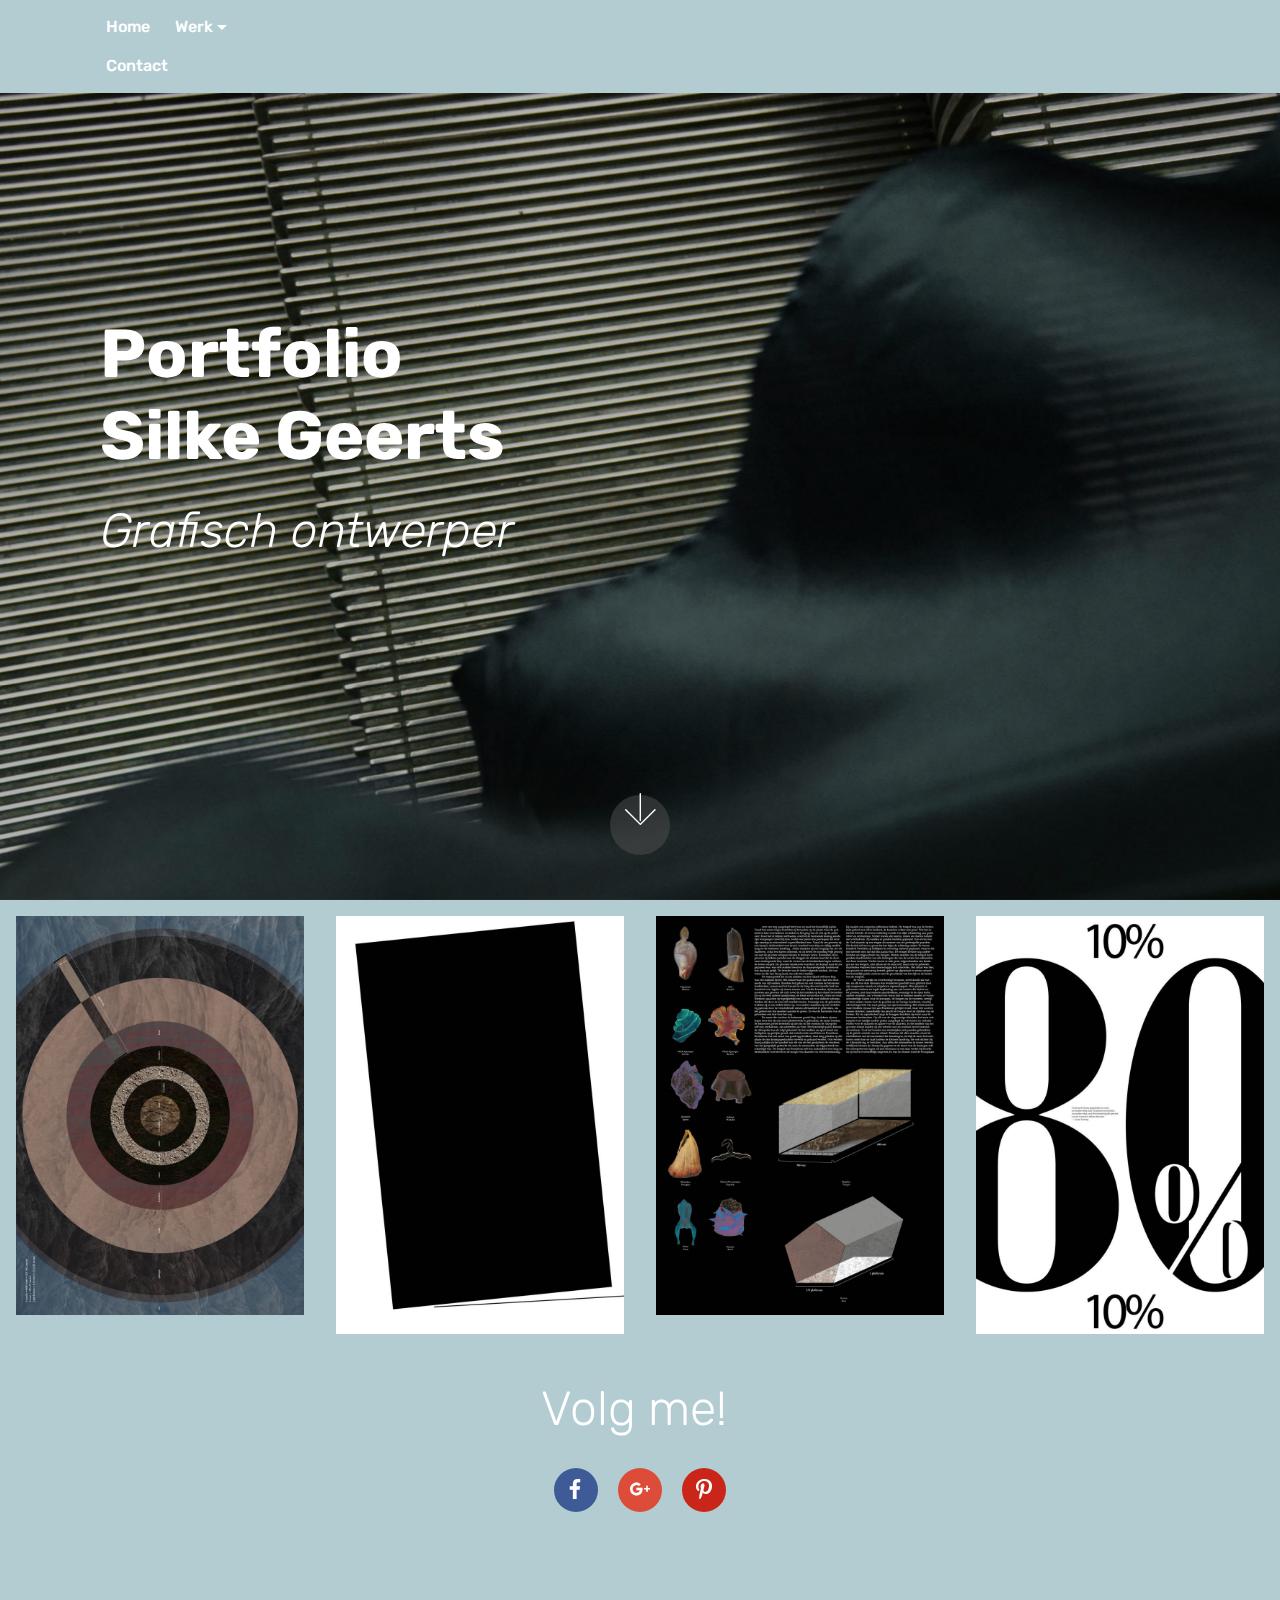
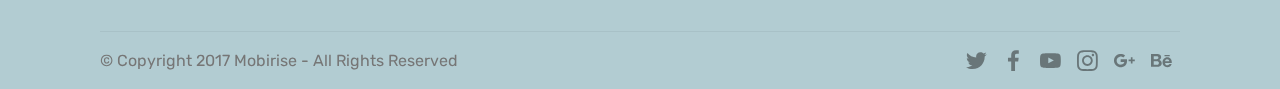
==== index.html @ a39a1cdf "create github pages" ====
<!DOCTYPE html>
<html >
<head>
  <!-- Site made with Mobirise Website Builder v4.8.3, https://mobirise.com -->
  <meta charset="UTF-8">
  <meta http-equiv="X-UA-Compatible" content="IE=edge">
  <meta name="generator" content="Mobirise v4.8.3, mobirise.com">
  <meta name="viewport" content="width=device-width, initial-scale=1, minimum-scale=1">
  <link rel="shortcut icon" href="assets/images/logo2.png" type="image/x-icon">
  <meta name="description" content="">
  <title>Home</title>
  <link rel="stylesheet" href="assets/web/assets/mobirise-icons/mobirise-icons.css">
  <link rel="stylesheet" href="assets/tether/tether.min.css">
  <link rel="stylesheet" href="assets/bootstrap/css/bootstrap.min.css">
  <link rel="stylesheet" href="assets/bootstrap/css/bootstrap-grid.min.css">
  <link rel="stylesheet" href="assets/bootstrap/css/bootstrap-reboot.min.css">
  <link rel="stylesheet" href="assets/dropdown/css/style.css">
  <link rel="stylesheet" href="assets/socicon/css/styles.css">
  <link rel="stylesheet" href="assets/theme/css/style.css">
  <link rel="stylesheet" href="assets/gallery/style.css">
  <link rel="stylesheet" href="assets/mobirise/css/mbr-additional.css" type="text/css">
  
  
  
</head>
<body>
  <section class="menu cid-r4LCSuBPqy" once="menu" id="menu1-6">

    

    <nav class="navbar navbar-expand beta-menu navbar-dropdown align-items-center navbar-fixed-top navbar-toggleable-sm">
        <button class="navbar-toggler navbar-toggler-right" type="button" data-toggle="collapse" data-target="#navbarSupportedContent" aria-controls="navbarSupportedContent" aria-expanded="false" aria-label="Toggle navigation">
            <div class="hamburger">
                <span></span>
                <span></span>
                <span></span>
                <span></span>
            </div>
        </button>
        <div class="menu-logo">
            <div class="navbar-brand">
                
                
            </div>
        </div>
        <div class="collapse navbar-collapse" id="navbarSupportedContent">
            <ul class="navbar-nav nav-dropdown nav-right navbar-nav-top-padding" data-app-modern-menu="true"><li class="nav-item"><a class="nav-link link text-white display-4" href="index.html">Home<br></a></li><li class="nav-item dropdown"><a class="nav-link link dropdown-toggle text-white display-4" href="werk.html" data-toggle="dropdown-submenu" aria-expanded="false">&nbsp;Werk<br></a><div class="dropdown-menu"><a class="dropdown-item text-white display-4" href="grafischontwerp.html">Grafisch Ontwerp<br></a><div class="dropdown"><a class="dropdown-item text-white dropdown-toggle display-4" href="page8.html" aria-expanded="false" data-toggle="dropdown-submenu">Fotografie</a><div class="dropdown-menu dropdown-submenu"><a class="dropdown-item text-white display-4" href="fuiffotografie.html" aria-expanded="false">Evenement fotografie</a><a class="dropdown-item text-white display-4" href="persoonlijkefotografie.html" aria-expanded="false">Eigen Project</a></div></div></div></li><li class="nav-item"><a class="nav-link link text-white display-4" href="contact.html">Contact &nbsp; &nbsp; &nbsp; &nbsp; &nbsp; &nbsp; &nbsp; &nbsp; &nbsp; &nbsp; &nbsp; &nbsp; &nbsp; &nbsp; &nbsp; &nbsp; &nbsp; &nbsp; &nbsp; &nbsp; &nbsp; &nbsp; &nbsp; &nbsp; &nbsp; &nbsp; &nbsp; &nbsp; &nbsp; &nbsp; &nbsp; &nbsp; &nbsp; &nbsp; &nbsp; &nbsp; &nbsp; &nbsp; &nbsp; &nbsp; &nbsp; &nbsp; &nbsp; &nbsp; &nbsp; &nbsp; &nbsp; &nbsp; &nbsp; &nbsp; &nbsp; &nbsp; &nbsp; &nbsp; &nbsp; &nbsp; &nbsp; &nbsp; &nbsp; &nbsp; &nbsp; &nbsp; &nbsp; &nbsp; &nbsp; &nbsp; &nbsp; &nbsp; &nbsp; &nbsp; &nbsp; &nbsp; &nbsp; &nbsp; &nbsp; &nbsp; &nbsp; &nbsp; &nbsp; &nbsp; &nbsp; &nbsp; &nbsp; &nbsp; &nbsp; &nbsp; &nbsp; &nbsp; &nbsp; &nbsp; &nbsp; &nbsp; &nbsp; &nbsp; &nbsp; &nbsp; &nbsp; &nbsp; &nbsp; &nbsp; &nbsp; &nbsp; &nbsp; &nbsp; &nbsp; &nbsp; &nbsp; &nbsp; &nbsp; &nbsp; &nbsp; &nbsp; &nbsp; &nbsp; &nbsp; &nbsp; &nbsp; &nbsp; &nbsp; &nbsp; &nbsp; &nbsp; &nbsp; &nbsp; &nbsp;<br></a></li></ul>
            
        </div>
    </nav>
</section>

<section class="engine"><a href="https://mobiri.se">Mobirise</a></section><section class="header9 cid-r4LCRklisY mbr-fullscreen mbr-parallax-background" id="header9-5">

    

    <div class="mbr-overlay" style="opacity: 0.3; background-color: rgb(0, 0, 0);">
    </div>

    <div class="container">
        <div class="media-container-column mbr-white col-md-8">
            <h1 class="mbr-section-title align-left mbr-bold pb-3 mbr-fonts-style display-1">
                Portfolio<br>Silke Geerts&nbsp;</h1>
            <h3 class="mbr-section-subtitle align-left mbr-light pb-3 mbr-fonts-style display-2">Grafisch ontwerper</h3>
            
            
        </div>
    </div>

    <div class="mbr-arrow hidden-sm-down" aria-hidden="true">
        <a href="#next">
            <i class="mbri-down mbr-iconfont"></i>
        </a>
    </div>
</section>

<section class="mbr-gallery mbr-slider-carousel cid-r4LCV3EVIX" id="gallery3-7">

    

    <div>
        <div><!-- Filter --><!-- Gallery --><div class="mbr-gallery-row"><div class="mbr-gallery-layout-default"><div><div><div class="mbr-gallery-item mbr-gallery-item--p2" data-video-url="false" data-tags="Sympathieke"><div href="#lb-gallery3-7" data-slide-to="0" data-toggle="modal"><img src="assets/images/krant-1-1000x1385-800x1108.jpg" alt="" title=""><span class="icon-focus"></span></div></div><div class="mbr-gallery-item mbr-gallery-item--p2" data-video-url="false" data-tags="Creatieve"><div href="#lb-gallery3-7" data-slide-to="1" data-toggle="modal"><img src="assets/images/oefening-1-1000x1452-800x1162.jpg" alt="" title=""><span class="icon-focus"></span></div></div><div class="mbr-gallery-item mbr-gallery-item--p2" data-video-url="false" data-tags="Bewegende"><div href="#lb-gallery3-7" data-slide-to="2" data-toggle="modal"><img src="assets/images/krant-2-1000x1385-800x1108.jpg" alt="" title=""><span class="icon-focus"></span></div></div><div class="mbr-gallery-item mbr-gallery-item--p2" data-video-url="false" data-tags="Geweldige"><div href="#lb-gallery3-7" data-slide-to="3" data-toggle="modal"><img src="assets/images/quote-1000x1452-800x1162.jpg" alt="" title=""><span class="icon-focus"></span></div></div></div></div><div class="clearfix"></div></div></div><!-- Lightbox --><div data-app-prevent-settings="" class="mbr-slider modal fade carousel slide" tabindex="-1" data-keyboard="true" data-interval="false" id="lb-gallery3-7"><div class="modal-dialog"><div class="modal-content"><div class="modal-body"><div class="carousel-inner"><div class="carousel-item"><img src="assets/images/krant-1-1000x1385.jpg" alt="" title=""></div><div class="carousel-item"><img src="assets/images/oefening-1-1000x1452.jpg" alt="" title=""></div><div class="carousel-item"><img src="assets/images/krant-2-1000x1385.jpg" alt="" title=""></div><div class="carousel-item active"><img src="assets/images/quote-1000x1452.jpg" alt="" title=""></div></div><a class="carousel-control carousel-control-prev" role="button" data-slide="prev" href="#lb-gallery3-7"><span class="mbri-left mbr-iconfont" aria-hidden="true"></span><span class="sr-only">Previous</span></a><a class="carousel-control carousel-control-next" role="button" data-slide="next" href="#lb-gallery3-7"><span class="mbri-right mbr-iconfont" aria-hidden="true"></span><span class="sr-only">Next</span></a><a class="close" href="#" role="button" data-dismiss="modal"><span class="sr-only">Close</span></a></div></div></div></div></div>
    </div>

</section>

<section class="cid-r4LD7o6che" id="social-buttons3-9">
    
    

    

    <div class="container">
        <div class="media-container-row">
            <div class="col-md-8 align-center">
                <h2 class="pb-3 mbr-section-title mbr-fonts-style display-2">Volg me!&nbsp;</h2>
                <div>
                    <div class="mbr-social-likes">
                        <span class="btn btn-social socicon-bg-facebook facebook mx-2" title="Deel link op Facebook">
                            <i class="socicon socicon-facebook"></i>
                        </span>
                        
                        <span class="btn btn-social plusone socicon-bg-googleplus mx-2" title="Deel link op Google+">
                            <i class="socicon socicon-googleplus"></i>
                        </span>
                        
                        
                        <span class="btn btn-social pinterest socicon-bg-pinterest mx-2" title="Deel link op Pinterest">
                            <i class="socicon socicon-pinterest"></i>
                        </span>
                        
                    </div>
                </div>
            </div>
        </div>
    </div>
</section>

<section class="cid-r4LD9Ey9Vt" id="footer5-a">

    

    

    <div class="container">
        <div class="media-container-row">
            <div class="col-md-3">
                <div class="media-wrap">
                    <a href="https://mobirise.com/">
                       <img src="assets/images/blank-1x1.png" alt="Mobirise" title="">
                    </a>
                </div>
            </div>
            <div class="col-md-9">
                <p class="mbr-text align-right links mbr-fonts-style display-7">&nbsp; &nbsp;&nbsp;</p>
            </div>
        </div>
        <div class="footer-lower">
            <div class="media-container-row">
                <div class="col-md-12">
                    <hr>
                </div>
            </div>
            <div class="media-container-row mbr-white">
                <div class="col-md-6 copyright">
                    <p class="mbr-text mbr-fonts-style display-7">
                        © Copyright 2017 Mobirise - All Rights Reserved
                    </p>
                </div>
                <div class="col-md-6">
                    <div class="social-list align-right">
                        <div class="soc-item">
                            <a href="https://twitter.com/mobirise" target="_blank">
                                <span class="socicon-twitter socicon mbr-iconfont mbr-iconfont-social"></span>
                            </a>
                        </div>
                        <div class="soc-item">
                            <a href="https://www.facebook.com/pages/Mobirise/1616226671953247" target="_blank">
                                <span class="socicon-facebook socicon mbr-iconfont mbr-iconfont-social"></span>
                            </a>
                        </div>
                        <div class="soc-item">
                            <a href="https://www.youtube.com/c/mobirise" target="_blank">
                                <span class="socicon-youtube socicon mbr-iconfont mbr-iconfont-social"></span>
                            </a>
                        </div>
                        <div class="soc-item">
                            <a href="https://instagram.com/mobirise" target="_blank">
                                <span class="socicon-instagram socicon mbr-iconfont mbr-iconfont-social"></span>
                            </a>
                        </div>
                        <div class="soc-item">
                            <a href="https://plus.google.com/u/0/+Mobirise" target="_blank">
                                <span class="socicon-googleplus socicon mbr-iconfont mbr-iconfont-social"></span>
                            </a>
                        </div>
                        <div class="soc-item">
                            <a href="https://www.behance.net/Mobirise" target="_blank">
                                <span class="socicon-behance socicon mbr-iconfont mbr-iconfont-social"></span>
                            </a>
                        </div>
                    </div>
                </div>
            </div>
        </div>
    </div>
</section>


  <script src="assets/web/assets/jquery/jquery.min.js"></script>
  <script src="assets/popper/popper.min.js"></script>
  <script src="assets/tether/tether.min.js"></script>
  <script src="assets/bootstrap/js/bootstrap.min.js"></script>
  <script src="assets/smoothscroll/smooth-scroll.js"></script>
  <script src="assets/dropdown/js/script.min.js"></script>
  <script src="assets/touchswipe/jquery.touch-swipe.min.js"></script>
  <script src="assets/parallax/jarallax.min.js"></script>
  <script src="assets/bootstrapcarouselswipe/bootstrap-carousel-swipe.js"></script>
  <script src="assets/sociallikes/social-likes.js"></script>
  <script src="assets/vimeoplayer/jquery.mb.vimeo_player.js"></script>
  <script src="assets/masonry/masonry.pkgd.min.js"></script>
  <script src="assets/imagesloaded/imagesloaded.pkgd.min.js"></script>
  <script src="assets/theme/js/script.js"></script>
  <script src="assets/slidervideo/script.js"></script>
  <script src="assets/gallery/player.min.js"></script>
  <script src="assets/gallery/script.js"></script>
  
  
</body>
</html>
---- assets/web/assets/mobirise-icons/mobirise-icons.css ----
@font-face {
  font-family: 'MobiriseIcons';
  src:  url('mobirise-icons.eot?spat4u');
  src:  url('mobirise-icons.eot?spat4u#iefix') format('embedded-opentype'),
    url('mobirise-icons.ttf?spat4u') format('truetype'),
    url('mobirise-icons.woff?spat4u') format('woff'),
    url('mobirise-icons.svg?spat4u#MobiriseIcons') format('svg');
  font-weight: normal;
  font-style: normal;
}

[class^="mbri-"], [class*=" mbri-"] {
  /* use !important to prevent issues with browser extensions that change fonts */
  font-family: MobiriseIcons !important;
  speak: none;
  font-style: normal;
  font-weight: normal;
  font-variant: normal;
  text-transform: none;
  line-height: 1;

  /* Better Font Rendering =========== */
  -webkit-font-smoothing: antialiased;
  -moz-osx-font-smoothing: grayscale;
}

.mbri-add-submenu:before {
  content: "\e900";
}
.mbri-alert:before {
  content: "\e901";
}
.mbri-align-center:before {
  content: "\e902";
}
.mbri-align-justify:before {
  content: "\e903";
}
.mbri-align-left:before {
  content: "\e904";
}
.mbri-align-right:before {
  content: "\e905";
}
.mbri-android:before {
  content: "\e906";
}
.mbri-apple:before {
  content: "\e907";
}
.mbri-arrow-down:before {
  content: "\e908";
}
.mbri-arrow-next:before {
  content: "\e909";
}
.mbri-arrow-prev:before {
  content: "\e90a";
}
.mbri-arrow-up:before {
  content: "\e90b";
}
.mbri-bold:before {
  content: "\e90c";
}
.mbri-bookmark:before {
  content: "\e90d";
}
.mbri-bootstrap:before {
  content: "\e90e";
}
.mbri-briefcase:before {
  content: "\e90f";
}
.mbri-browse:before {
  content: "\e910";
}
.mbri-bulleted-list:before {
  content: "\e911";
}
.mbri-calendar:before {
  content: "\e912";
}
.mbri-camera:before {
  content: "\e913";
}
.mbri-cart-add:before {
  content: "\e914";
}
.mbri-cart-full:before {
  content: "\e915";
}
.mbri-cash:before {
  content: "\e916";
}
.mbri-change-style:before {
  content: "\e917";
}
.mbri-chat:before {
  content: "\e918";
}
.mbri-clock:before {
  content: "\e919";
}
.mbri-close:before {
  content: "\e91a";
}
.mbri-cloud:before {
  content: "\e91b";
}
.mbri-code:before {
  content: "\e91c";
}
.mbri-contact-form:before {
  content: "\e91d";
}
.mbri-credit-card:before {
  content: "\e91e";
}
.mbri-cursor-click:before {
  content: "\e91f";
}
.mbri-cust-feedback:before {
  content: "\e920";
}
.mbri-database:before {
  content: "\e921";
}
.mbri-delivery:before {
  content: "\e922";
}
.mbri-desktop:before {
  content: "\e923";
}
.mbri-devices:before {
  content: "\e924";
}
.mbri-down:before {
  content: "\e925";
}
.mbri-download:before {
  content: "\e989";
}
.mbri-drag-n-drop:before {
  content: "\e927";
}
.mbri-drag-n-drop2:before {
  content: "\e928";
}
.mbri-edit:before {
  content: "\e929";
}
.mbri-edit2:before {
  content: "\e92a";
}
.mbri-error:before {
  content: "\e92b";
}
.mbri-extension:before {
  content: "\e92c";
}
.mbri-features:before {
  content: "\e92d";
}
.mbri-file:before {
  content: "\e92e";
}
.mbri-flag:before {
  content: "\e92f";
}
.mbri-folder:before {
  content: "\e930";
}
.mbri-gift:before {
  content: "\e931";
}
.mbri-github:before {
  content: "\e932";
}
.mbri-globe:before {
  content: "\e933";
}
.mbri-globe-2:before {
  content: "\e934";
}
.mbri-growing-chart:before {
  content: "\e935";
}
.mbri-hearth:before {
  content: "\e936";
}
.mbri-help:before {
  content: "\e937";
}
.mbri-home:before {
  content: "\e938";
}
.mbri-hot-cup:before {
  content: "\e939";
}
.mbri-idea:before {
  content: "\e93a";
}
.mbri-image-gallery:before {
  content: "\e93b";
}
.mbri-image-slider:before {
  content: "\e93c";
}
.mbri-info:before {
  content: "\e93d";
}
.mbri-italic:before {
  content: "\e93e";
}
.mbri-key:before {
  content: "\e93f";
}
.mbri-laptop:before {
  content: "\e940";
}
.mbri-layers:before {
  content: "\e941";
}
.mbri-left-right:before {
  content: "\e942";
}
.mbri-left:before {
  content: "\e943";
}
.mbri-letter:before {
  content: "\e944";
}
.mbri-like:before {
  content: "\e945";
}
.mbri-link:before {
  content: "\e946";
}
.mbri-lock:before {
  content: "\e947";
}
.mbri-login:before {
  content: "\e948";
}
.mbri-logout:before {
  content: "\e949";
}
.mbri-magic-stick:before {
  content: "\e94a";
}
.mbri-map-pin:before {
  content: "\e94b";
}
.mbri-menu:before {
  content: "\e94c";
}
.mbri-mobile:before {
  content: "\e94d";
}
.mbri-mobile2:before {
  content: "\e94e";
}
.mbri-mobirise:before {
  content: "\e94f";
}
.mbri-more-horizontal:before {
  content: "\e950";
}
.mbri-more-vertical:before {
  content: "\e951";
}
.mbri-music:before {
  content: "\e952";
}
.mbri-new-file:before {
  content: "\e953";
}
.mbri-numbered-list:before {
  content: "\e954";
}
.mbri-opened-folder:before {
  content: "\e955";
}
.mbri-pages:before {
  content: "\e956";
}
.mbri-paper-plane:before {
  content: "\e957";
}
.mbri-paperclip:before {
  content: "\e958";
}
.mbri-photo:before {
  content: "\e959";
}
.mbri-photos:before {
  content: "\e95a";
}
.mbri-pin:before {
  content: "\e95b";
}
.mbri-play:before {
  content: "\e95c";
}
.mbri-plus:before {
  content: "\e95d";
}
.mbri-preview:before {
  content: "\e95e";
}
.mbri-print:before {
  content: "\e95f";
}
.mbri-protect:before {
  content: "\e960";
}
.mbri-question:before {
  content: "\e961";
}
.mbri-quote-left:before {
  content: "\e962";
}
.mbri-quote-right:before {
  content: "\e963";
}
.mbri-refresh:before {
  content: "\e964";
}
.mbri-responsive:before {
  content: "\e965";
}
.mbri-right:before {
  content: "\e966";
}
.mbri-rocket:before {
  content: "\e967";
}
.mbri-sad-face:before {
  content: "\e968";
}
.mbri-sale:before {
  content: "\e969";
}
.mbri-save:before {
  content: "\e96a";
}
.mbri-search:before {
  content: "\e96b";
}
.mbri-setting:before {
  content: "\e96c";
}
.mbri-setting2:before {
  content: "\e96d";
}
.mbri-setting3:before {
  content: "\e96e";
}
.mbri-share:before {
  content: "\e96f";
}
.mbri-shopping-bag:before {
  content: "\e970";
}
.mbri-shopping-basket:before {
  content: "\e971";
}
.mbri-shopping-cart:before {
  content: "\e972";
}
.mbri-sites:before {
  content: "\e973";
}
.mbri-smile-face:before {
  content: "\e974";
}
.mbri-speed:before {
  content: "\e975";
}
.mbri-star:before {
  content: "\e976";
}
.mbri-success:before {
  content: "\e977";
}
.mbri-sun:before {
  content: "\e978";
}
.mbri-sun2:before {
  content: "\e979";
}
.mbri-tablet:before {
  content: "\e97a";
}
.mbri-tablet-vertical:before {
  content: "\e97b";
}
.mbri-target:before {
  content: "\e97c";
}
.mbri-timer:before {
  content: "\e97d";
}
.mbri-to-ftp:before {
  content: "\e97e";
}
.mbri-to-local-drive:before {
  content: "\e97f";
}
.mbri-touch-swipe:before {
  content: "\e980";
}
.mbri-touch:before {
  content: "\e981";
}
.mbri-trash:before {
  content: "\e982";
}
.mbri-underline:before {
  content: "\e983";
}
.mbri-unlink:before {
  content: "\e984";
}
.mbri-unlock:before {
  content: "\e985";
}
.mbri-up-down:before {
  content: "\e986";
}
.mbri-up:before {
  content: "\e987";
}
.mbri-update:before {
  content: "\e988";
}
.mbri-upload:before {
 content: "\e926"; 
}
.mbri-user:before {
  content: "\e98a";
}
.mbri-user2:before {
  content: "\e98b";
}
.mbri-users:before {
  content: "\e98c";
}
.mbri-video:before {
  content: "\e98d";
}
.mbri-video-play:before {
  content: "\e98e";
}
.mbri-watch:before {
  content: "\e98f";
}
.mbri-website-theme:before {
  content: "\e990";
}
.mbri-wifi:before {
  content: "\e991";
}
.mbri-windows:before {
  content: "\e992";
}
.mbri-zoom-out:before {
  content: "\e993";
}
.mbri-redo:before {
  content: "\e994";
}
.mbri-undo:before {
  content: "\e995";
}
---- assets/dropdown/css/style.css ----
.navbar-dropdown {
  left: 0;
  padding: 0;
  position: absolute;
  right: 0;
  top: 0;
  transition: all 0.45s ease;
  z-index: 1030;
  background: #282828; }
  .navbar-dropdown .navbar-logo {
    margin-right: 0.8rem;
    transition: margin 0.3s ease-in-out;
    vertical-align: middle; }
    .navbar-dropdown .navbar-logo img {
      height: 3.125rem;
      transition: all 0.3s ease-in-out; }
    .navbar-dropdown .navbar-logo.mbr-iconfont {
      font-size: 3.125rem;
      line-height: 3.125rem; }
  .navbar-dropdown .navbar-caption {
    font-weight: 700;
    white-space: normal;
    vertical-align: -4px;
    line-height: 3.125rem !important; }
    .navbar-dropdown .navbar-caption, .navbar-dropdown .navbar-caption:hover {
      color: inherit;
      text-decoration: none; }
  .navbar-dropdown .mbr-iconfont + .navbar-caption {
    vertical-align: -1px; }
  .navbar-dropdown.navbar-fixed-top {
    position: fixed; }
  .navbar-dropdown .navbar-brand span {
    vertical-align: -4px; }
  .navbar-dropdown.bg-color.transparent {
    background: none; }
  .navbar-dropdown.navbar-short .navbar-brand {
    padding: 0.625rem 0; }
    .navbar-dropdown.navbar-short .navbar-brand span {
      vertical-align: -1px; }
  .navbar-dropdown.navbar-short .navbar-caption {
    line-height: 2.375rem !important;
    vertical-align: -2px; }
  .navbar-dropdown.navbar-short .navbar-logo {
    margin-right: 0.5rem; }
    .navbar-dropdown.navbar-short .navbar-logo img {
      height: 2.375rem; }
    .navbar-dropdown.navbar-short .navbar-logo.mbr-iconfont {
      font-size: 2.375rem;
      line-height: 2.375rem; }
  .navbar-dropdown.navbar-short .mbr-table-cell {
    height: 3.625rem; }
  .navbar-dropdown .navbar-close {
    left: 0.6875rem;
    position: fixed;
    top: 0.75rem;
    z-index: 1000; }
  .navbar-dropdown .hamburger-icon {
    content: "";
    display: inline-block;
    vertical-align: middle;
    width: 16px;
    -webkit-box-shadow: 0 -6px 0 1px #282828,0 0 0 1px #282828,0 6px 0 1px #282828;
    -moz-box-shadow: 0 -6px 0 1px #282828,0 0 0 1px #282828,0 6px 0 1px #282828;
    box-shadow: 0 -6px 0 1px #282828,0 0 0 1px #282828,0 6px 0 1px #282828; }

.dropdown-menu .dropdown-toggle[data-toggle="dropdown-submenu"]::after {
  border-bottom: 0.35em solid transparent;
  border-left: 0.35em solid;
  border-right: 0;
  border-top: 0.35em solid transparent;
  margin-left: 0.3rem; }

.dropdown-menu .dropdown-item:focus {
  outline: 0; }

.nav-dropdown {
  font-size: 0.75rem;
  font-weight: 500;
  height: auto !important; }
  .nav-dropdown .nav-btn {
    padding-left: 1rem; }
  .nav-dropdown .link {
    margin: .667em 1.667em;
    font-weight: 500;
    padding: 0;
    transition: color .2s ease-in-out; }
    .nav-dropdown .link.dropdown-toggle {
      margin-right: 2.583em; }
      .nav-dropdown .link.dropdown-toggle::after {
        margin-left: .25rem;
        border-top: 0.35em solid;
        border-right: 0.35em solid transparent;
        border-left: 0.35em solid transparent;
        border-bottom: 0; }
      .nav-dropdown .link.dropdown-toggle[aria-expanded="true"] {
        margin: 0;
        padding: 0.667em 3.263em  0.667em 1.667em; }
  .nav-dropdown .link::after,
  .nav-dropdown .dropdown-item::after {
    color: inherit; }
  .nav-dropdown .btn {
    font-size: 0.75rem;
    font-weight: 700;
    letter-spacing: 0;
    margin-bottom: 0;
    padding-left: 1.25rem;
    padding-right: 1.25rem; }
  .nav-dropdown .dropdown-menu {
    border-radius: 0;
    border: 0;
    left: 0;
    margin: 0;
    padding-bottom: 1.25rem;
    padding-top: 1.25rem;
    position: relative; }
  .nav-dropdown .dropdown-submenu {
    margin-left: 0.125rem;
    top: 0; }
  .nav-dropdown .dropdown-item {
    font-weight: 500;
    line-height: 2;
    padding: 0.3846em 4.615em 0.3846em 1.5385em;
    position: relative;
    transition: color .2s ease-in-out, background-color .2s ease-in-out; }
    .nav-dropdown .dropdown-item::after {
      margin-top: -0.3077em;
      position: absolute;
      right: 1.1538em;
      top: 50%; }
    .nav-dropdown .dropdown-item:focus, .nav-dropdown .dropdown-item:hover {
      background: none; }

@media (max-width: 767px) {
  .nav-dropdown.navbar-toggleable-sm {
    bottom: 0;
    display: none;
    left: 0;
    overflow-x: hidden;
    position: fixed;
    top: 0;
    transform: translateX(-100%);
    -ms-transform: translateX(-100%);
    -webkit-transform: translateX(-100%);
    width: 18.75rem;
    z-index: 999; } }
.nav-dropdown.navbar-toggleable-xl {
  bottom: 0;
  display: none;
  left: 0;
  overflow-x: hidden;
  position: fixed;
  top: 0;
  transform: translateX(-100%);
  -ms-transform: translateX(-100%);
  -webkit-transform: translateX(-100%);
  width: 18.75rem;
  z-index: 999; }

.nav-dropdown-sm {
  display: block !important;
  overflow-x: hidden;
  overflow: auto;
  padding-top: 3.875rem; }
  .nav-dropdown-sm::after {
    content: "";
    display: block;
    height: 3rem;
    width: 100%; }
  .nav-dropdown-sm.collapse.in ~ .navbar-close {
    display: block !important; }
  .nav-dropdown-sm.collapsing, .nav-dropdown-sm.collapse.in {
    transform: translateX(0);
    -ms-transform: translateX(0);
    -webkit-transform: translateX(0);
    transition: all 0.25s ease-out;
    -webkit-transition: all 0.25s ease-out;
    background: #282828; }
  .nav-dropdown-sm.collapsing[aria-expanded="false"] {
    transform: translateX(-100%);
    -ms-transform: translateX(-100%);
    -webkit-transform: translateX(-100%); }
  .nav-dropdown-sm .nav-item {
    display: block;
    margin-left: 0 !important;
    padding-left: 0; }
  .nav-dropdown-sm .link,
  .nav-dropdown-sm .dropdown-item {
    border-top: 1px dotted rgba(255, 255, 255, 0.1);
    font-size: 0.8125rem;
    line-height: 1.6;
    margin: 0 !important;
    padding: 0.875rem 2.4rem 0.875rem 1.5625rem !important;
    position: relative;
    white-space: normal; }
    .nav-dropdown-sm .link:focus, .nav-dropdown-sm .link:hover,
    .nav-dropdown-sm .dropdown-item:focus,
    .nav-dropdown-sm .dropdown-item:hover {
      background: rgba(0, 0, 0, 0.2) !important;
      color: #c0a375; }
  .nav-dropdown-sm .nav-btn {
    position: relative;
    padding: 1.5625rem 1.5625rem 0 1.5625rem; }
    .nav-dropdown-sm .nav-btn::before {
      border-top: 1px dotted rgba(255, 255, 255, 0.1);
      content: "";
      left: 0;
      position: absolute;
      top: 0;
      width: 100%; }
    .nav-dropdown-sm .nav-btn + .nav-btn {
      padding-top: 0.625rem; }
      .nav-dropdown-sm .nav-btn + .nav-btn::before {
        display: none; }
  .nav-dropdown-sm .btn {
    padding: 0.625rem 0; }
  .nav-dropdown-sm .dropdown-toggle[data-toggle="dropdown-submenu"]::after {
    margin-left: .25rem;
    border-top: 0.35em solid;
    border-right: 0.35em solid transparent;
    border-left: 0.35em solid transparent;
    border-bottom: 0; }
  .nav-dropdown-sm .dropdown-toggle[data-toggle="dropdown-submenu"][aria-expanded="true"]::after {
    border-top: 0;
    border-right: 0.35em solid transparent;
    border-left: 0.35em solid transparent;
    border-bottom: 0.35em solid; }
  .nav-dropdown-sm .dropdown-menu {
    margin: 0;
    padding: 0;
    position: relative;
    top: 0;
    left: 0;
    width: 100%;
    border: 0;
    float: none;
    border-radius: 0;
    background: none; }
  .nav-dropdown-sm .dropdown-submenu {
    left: 100%;
    margin-left: 0.125rem;
    margin-top: -1.25rem;
    top: 0; }

.navbar-toggleable-sm .nav-dropdown .dropdown-menu {
  position: absolute; }

.navbar-toggleable-sm .nav-dropdown .dropdown-submenu {
  left: 100%;
  margin-left: 0.125rem;
  margin-top: -1.25rem;
  top: 0; }

.navbar-toggleable-sm.opened .nav-dropdown .dropdown-menu {
  position: relative; }

.navbar-toggleable-sm.opened .nav-dropdown .dropdown-submenu {
  left: 0;
  margin-left: 00rem;
  margin-top: 0rem;
  top: 0; }

.is-builder .nav-dropdown.collapsing {
  transition: none !important; }

/*# sourceMappingURL=style.css.map */
---- assets/socicon/css/styles.css ----
@charset "UTF-8";

@font-face {
  font-family: "socicon";
  src:url("../fonts/socicon.eot");
  src:url("../fonts/socicon.eot?#iefix") format("embedded-opentype"),
    url("../fonts/socicon.woff") format("woff"),
    url("../fonts/socicon.ttf") format("truetype"),
    url("../fonts/socicon.svg#socicon") format("svg");
  font-weight: normal;
  font-style: normal;

}

[data-icon]:before {
  font-family: "socicon" !important;
  content: attr(data-icon);
  font-style: normal !important;
  font-weight: normal !important;
  font-variant: normal !important;
  text-transform: none !important;
  speak: none;
  line-height: 1;
  -webkit-font-smoothing: antialiased;
  -moz-osx-font-smoothing: grayscale;
}

[class^="socicon-"]:before,
[class*=" socicon-"]:before {
  font-family: "socicon" !important;
  font-style: normal !important;
  font-weight: normal !important;
  font-variant: normal !important;
  text-transform: none !important;
  speak: none;
  line-height: 1;
  -webkit-font-smoothing: antialiased;
  -moz-osx-font-smoothing: grayscale;
}

.socicon-modelmayhem:before {
  content: "\e000";
}
.socicon-mixcloud:before {
  content: "\e001";
}
.socicon-drupal:before {
  content: "\e002";
}
.socicon-swarm:before {
  content: "\e003";
}
.socicon-istock:before {
  content: "\e004";
}
.socicon-yammer:before {
  content: "\e005";
}
.socicon-ello:before {
  content: "\e006";
}
.socicon-stackoverflow:before {
  content: "\e007";
}
.socicon-persona:before {
  content: "\e008";
}
.socicon-triplej:before {
  content: "\e009";
}
.socicon-houzz:before {
  content: "\e00a";
}
.socicon-rss:before {
  content: "\e00b";
}
.socicon-paypal:before {
  content: "\e00c";
}
.socicon-odnoklassniki:before {
  content: "\e00d";
}
.socicon-airbnb:before {
  content: "\e00e";
}
.socicon-periscope:before {
  content: "\e00f";
}
.socicon-outlook:before {
  content: "\e010";
}
.socicon-coderwall:before {
  content: "\e011";
}
.socicon-tripadvisor:before {
  content: "\e012";
}
.socicon-appnet:before {
  content: "\e013";
}
.socicon-goodreads:before {
  content: "\e014";
}
.socicon-tripit:before {
  content: "\e015";
}
.socicon-lanyrd:before {
  content: "\e016";
}
.socicon-slideshare:before {
  content: "\e017";
}
.socicon-buffer:before {
  content: "\e018";
}
.socicon-disqus:before {
  content: "\e019";
}
.socicon-vkontakte:before {
  content: "\e01a";
}
.socicon-whatsapp:before {
  content: "\e01b";
}
.socicon-patreon:before {
  content: "\e01c";
}
.socicon-storehouse:before {
  content: "\e01d";
}
.socicon-pocket:before {
  content: "\e01e";
}
.socicon-mail:before {
  content: "\e01f";
}
.socicon-blogger:before {
  content: "\e020";
}
.socicon-technorati:before {
  content: "\e021";
}
.socicon-reddit:before {
  content: "\e022";
}
.socicon-dribbble:before {
  content: "\e023";
}
.socicon-stumbleupon:before {
  content: "\e024";
}
.socicon-digg:before {
  content: "\e025";
}
.socicon-envato:before {
  content: "\e026";
}
.socicon-behance:before {
  content: "\e027";
}
.socicon-delicious:before {
  content: "\e028";
}
.socicon-deviantart:before {
  content: "\e029";
}
.socicon-forrst:before {
  content: "\e02a";
}
.socicon-play:before {
  content: "\e02b";
}
.socicon-zerply:before {
  content: "\e02c";
}
.socicon-wikipedia:before {
  content: "\e02d";
}
.socicon-apple:before {
  content: "\e02e";
}
.socicon-flattr:before {
  content: "\e02f";
}
.socicon-github:before {
  content: "\e030";
}
.socicon-renren:before {
  content: "\e031";
}
.socicon-friendfeed:before {
  content: "\e032";
}
.socicon-newsvine:before {
  content: "\e033";
}
.socicon-identica:before {
  content: "\e034";
}
.socicon-bebo:before {
  content: "\e035";
}
.socicon-zynga:before {
  content: "\e036";
}
.socicon-steam:before {
  content: "\e037";
}
.socicon-xbox:before {
  content: "\e038";
}
.socicon-windows:before {
  content: "\e039";
}
.socicon-qq:before {
  content: "\e03a";
}
.socicon-douban:before {
  content: "\e03b";
}
.socicon-meetup:before {
  content: "\e03c";
}
.socicon-playstation:before {
  content: "\e03d";
}
.socicon-android:before {
  content: "\e03e";
}
.socicon-snapchat:before {
  content: "\e03f";
}
.socicon-twitter:before {
  content: "\e040";
}
.socicon-facebook:before {
  content: "\e041";
}
.socicon-googleplus:before {
  content: "\e042";
}
.socicon-pinterest:before {
  content: "\e043";
}
.socicon-foursquare:before {
  content: "\e044";
}
.socicon-yahoo:before {
  content: "\e045";
}
.socicon-skype:before {
  content: "\e046";
}
.socicon-yelp:before {
  content: "\e047";
}
.socicon-feedburner:before {
  content: "\e048";
}
.socicon-linkedin:before {
  content: "\e049";
}
.socicon-viadeo:before {
  content: "\e04a";
}
.socicon-xing:before {
  content: "\e04b";
}
.socicon-myspace:before {
  content: "\e04c";
}
.socicon-soundcloud:before {
  content: "\e04d";
}
.socicon-spotify:before {
  content: "\e04e";
}
.socicon-grooveshark:before {
  content: "\e04f";
}
.socicon-lastfm:before {
  content: "\e050";
}
.socicon-youtube:before {
  content: "\e051";
}
.socicon-vimeo:before {
  content: "\e052";
}
.socicon-dailymotion:before {
  content: "\e053";
}
.socicon-vine:before {
  content: "\e054";
}
.socicon-flickr:before {
  content: "\e055";
}
.socicon-500px:before {
  content: "\e056";
}
.socicon-wordpress:before {
  content: "\e058";
}
.socicon-tumblr:before {
  content: "\e059";
}
.socicon-twitch:before {
  content: "\e05a";
}
.socicon-8tracks:before {
  content: "\e05b";
}
.socicon-amazon:before {
  content: "\e05c";
}
.socicon-icq:before {
  content: "\e05d";
}
.socicon-smugmug:before {
  content: "\e05e";
}
.socicon-ravelry:before {
  content: "\e05f";
}
.socicon-weibo:before {
  content: "\e060";
}
.socicon-baidu:before {
  content: "\e061";
}
.socicon-angellist:before {
  content: "\e062";
}
.socicon-ebay:before {
  content: "\e063";
}
.socicon-imdb:before {
  content: "\e064";
}
.socicon-stayfriends:before {
  content: "\e065";
}
.socicon-residentadvisor:before {
  content: "\e066";
}
.socicon-google:before {
  content: "\e067";
}
.socicon-yandex:before {
  content: "\e068";
}
.socicon-sharethis:before {
  content: "\e069";
}
.socicon-bandcamp:before {
  content: "\e06a";
}
.socicon-itunes:before {
  content: "\e06b";
}
.socicon-deezer:before {
  content: "\e06c";
}
.socicon-telegram:before {
  content: "\e06e";
}
.socicon-openid:before {
  content: "\e06f";
}
.socicon-amplement:before {
  content: "\e070";
}
.socicon-viber:before {
  content: "\e071";
}
.socicon-zomato:before {
  content: "\e072";
}
.socicon-draugiem:before {
  content: "\e074";
}
.socicon-endomodo:before {
  content: "\e075";
}
.socicon-filmweb:before {
  content: "\e076";
}
.socicon-stackexchange:before {
  content: "\e077";
}
.socicon-wykop:before {
  content: "\e078";
}
.socicon-teamspeak:before {
  content: "\e079";
}
.socicon-teamviewer:before {
  content: "\e07a";
}
.socicon-ventrilo:before {
  content: "\e07b";
}
.socicon-younow:before {
  content: "\e07c";
}
.socicon-raidcall:before {
  content: "\e07d";
}
.socicon-mumble:before {
  content: "\e07e";
}
.socicon-medium:before {
  content: "\e06d";
}
.socicon-bebee:before {
  content: "\e07f";
}
.socicon-hitbox:before {
  content: "\e080";
}
.socicon-reverbnation:before {
  content: "\e081";
}
.socicon-formulr:before {
  content: "\e082";
}
.socicon-instagram:before {
  content: "\e057";
}
.socicon-battlenet:before {
  content: "\e083";
}
.socicon-chrome:before {
  content: "\e084";
}
.socicon-discord:before {
  content: "\e086";
}
.socicon-issuu:before {
  content: "\e087";
}
.socicon-macos:before {
  content: "\e088";
}
.socicon-firefox:before {
  content: "\e089";
}
.socicon-opera:before {
  content: "\e08d";
}
.socicon-keybase:before {
  content: "\e090";
}
.socicon-alliance:before {
  content: "\e091";
}
.socicon-livejournal:before {
  content: "\e092";
}
.socicon-googlephotos:before {
  content: "\e093";
}
.socicon-horde:before {
  content: "\e094";
}
.socicon-etsy:before {
  content: "\e095";
}
.socicon-zapier:before {
  content: "\e096";
}
.socicon-google-scholar:before {
  content: "\e097";
}
.socicon-researchgate:before {
  content: "\e098";
}
.socicon-wechat:before {
  content: "\e099";
}
.socicon-strava:before {
  content: "\e09a";
}
.socicon-line:before {
  content: "\e09b";
}
.socicon-lyft:before {
  content: "\e09c";
}
.socicon-uber:before {
  content: "\e09d";
}
.socicon-songkick:before {
  content: "\e09e";
}
.socicon-viewbug:before {
  content: "\e09f";
}
.socicon-googlegroups:before {
  content: "\e0a0";
}
.socicon-quora:before {
  content: "\e073";
}
.socicon-diablo:before {
  content: "\e085";
}
.socicon-blizzard:before {
  content: "\e0a1";
}
.socicon-hearthstone:before {
  content: "\e08b";
}
.socicon-heroes:before {
  content: "\e08a";
}
.socicon-overwatch:before {
  content: "\e08c";
}
.socicon-warcraft:before {
  content: "\e08e";
}
.socicon-starcraft:before {
  content: "\e08f";
}
.socicon-beam:before {
  content: "\e0a2";
}
.socicon-curse:before {
  content: "\e0a3";
}
.socicon-player:before {
  content: "\e0a4";
}
.socicon-streamjar:before {
  content: "\e0a5";
}
.socicon-nintendo:before {
  content: "\e0a6";
}
.socicon-hellocoton:before {
  content: "\e0a7";
}
---- assets/theme/css/style.css ----
/*!
 * Mobirise v4 theme (https://mobirise.com/)
 * Copyright 2017 Mobirise
 */section{background-color:#eeeeee}section,.container,.container-fluid{position:relative;word-wrap:break-word}a.mbr-iconfont:hover{text-decoration:none}.article .lead p,.article .lead ul,.article .lead ol,.article .lead pre,.article .lead blockquote{margin-bottom:0}a{font-style:normal;font-weight:400;cursor:pointer}a,a:hover{text-decoration:none}figure{margin-bottom:0}body{color:#232323}h1,h2,h3,h4,h5,h6,.h1,.h2,.h3,.h4,.h5,.h6,.display-1,.display-2,.display-3,.display-4{line-height:1;word-break:break-word;word-wrap:break-word}b,strong{font-weight:bold}blockquote{padding:10px 0 10px 20px;position:relative;border-left:2px solid;border-color:#ff3366}input:-webkit-autofill,input:-webkit-autofill:hover,input:-webkit-autofill:focus,input:-webkit-autofill:active{transition-delay:9999s;transition-property:background-color, color}textarea[type="hidden"]{display:none}body{position:relative}section{background-position:50% 50%;background-repeat:no-repeat;background-size:cover}section .mbr-background-video,section .mbr-background-video-preview{position:absolute;bottom:0;left:0;right:0;top:0}.hidden{visibility:hidden}.mbr-z-index20{z-index:20}/*! Base colors */.mbr-white{color:#ffffff}.mbr-black{color:#000000}.mbr-bg-white{background-color:#ffffff}.mbr-bg-black{background-color:#000000}/*! Text-aligns */.align-left{text-align:left}.align-center{text-align:center}.align-right{text-align:right}@media (max-width: 767px){.align-left,.align-center,.align-right,.mbr-section-btn,.mbr-section-title{text-align:center}}/*! Font-weight  */.mbr-light{font-weight:300}.mbr-regular{font-weight:400}.mbr-semibold{font-weight:500}.mbr-bold{font-weight:700}/*! Media  */.media-size-item{-webkit-flex:1 1 auto;-moz-flex:1 1 auto;-ms-flex:1 1 auto;-o-flex:1 1 auto;flex:1 1 auto}.media-content{-webkit-flex-basis:100%;flex-basis:100%}.media-container-row{display:-ms-flexbox;display:-webkit-flex;display:flex;-webkit-flex-direction:row;-ms-flex-direction:row;flex-direction:row;-webkit-flex-wrap:wrap;-ms-flex-wrap:wrap;flex-wrap:wrap;-webkit-justify-content:center;-ms-flex-pack:center;justify-content:center;-webkit-align-content:center;-ms-flex-line-pack:center;align-content:center;-webkit-align-items:start;-ms-flex-align:start;align-items:start}.media-container-row .media-size-item{width:400px}.media-container-column{display:-ms-flexbox;display:-webkit-flex;display:flex;-webkit-flex-direction:column;-ms-flex-direction:column;flex-direction:column;-webkit-flex-wrap:wrap;-ms-flex-wrap:wrap;flex-wrap:wrap;-webkit-justify-content:center;-ms-flex-pack:center;justify-content:center;-webkit-align-content:center;-ms-flex-line-pack:center;align-content:center;-webkit-align-items:stretch;-ms-flex-align:stretch;align-items:stretch}.media-container-column>*{width:100%}@media (min-width: 992px){.media-container-row{-webkit-flex-wrap:nowrap;-ms-flex-wrap:nowrap;flex-wrap:nowrap}}figure{overflow:hidden}figure[mbr-media-size]{transition:width 0.1s}.mbr-figure img,.mbr-figure iframe{display:block;width:100%}.card{background-color:transparent;border:none}.card-img{text-align:center;flex-shrink:0;-webkit-flex-shrink:0}.media{max-width:100%;margin:0 auto}.mbr-figure{-ms-flex-item-align:center;-ms-grid-row-align:center;-webkit-align-self:center;align-self:center}.media-container>div{max-width:100%}.mbr-figure img,.card-img img{width:100%}@media (max-width: 991px){.media-size-item{width:auto !important}.media{width:auto}.mbr-figure{width:100% !important}}/*! Buttons */.mbr-section-btn{margin-left:-.25rem;margin-right:-.25rem;font-size:0}nav .mbr-section-btn{margin-left:0rem;margin-right:0rem}/*! Btn icon margin */.btn .mbr-iconfont,.btn.btn-sm .mbr-iconfont{cursor:pointer;margin-right:0.5rem}.btn.btn-md .mbr-iconfont,.btn.btn-md .mbr-iconfont{margin-right:0.8rem}.mbr-regular{font-weight:400}.mbr-semibold{font-weight:500}.mbr-bold{font-weight:700}[type="submit"]{-webkit-appearance:none}/*! Full-screen */.mbr-fullscreen .mbr-overlay{min-height:100vh}.mbr-fullscreen{display:flex;display:-webkit-flex;display:-moz-flex;display:-ms-flex;display:-o-flex;align-items:center;-webkit-align-items:center;min-height:100vh;padding-top:3rem;padding-bottom:3rem}/*! Map */.map{height:25rem;position:relative}.map iframe{width:100%;height:100%}.form-asterisk{font-family:initial;position:absolute;top:-2px;font-weight:normal}/*! Scroll to top arrow */.mbr-arrow-up{bottom:25px;right:90px;position:fixed;text-align:right;z-index:5000;color:#ffffff;font-size:32px;transform:rotate(180deg);-webkit-transform:rotate(180deg)}.mbr-arrow-up a{background:rgba(0,0,0,0.2);border-radius:3px;color:#fff;display:inline-block;height:60px;width:60px;outline-style:none !important;position:relative;text-decoration:none;transition:all .3s ease-in-out;cursor:pointer;text-align:center}.mbr-arrow-up a:hover{background-color:rgba(0,0,0,0.4)}.mbr-arrow-up a i{line-height:60px}.mbr-arrow-up-icon{display:block;color:#fff}.mbr-arrow-up-icon::before{content:"\203a";display:inline-block;font-family:serif;font-size:32px;line-height:1;font-style:normal;position:relative;top:6px;left:-4px;-webkit-transform:rotate(-90deg);transform:rotate(-90deg)}/*! Arrow Down */.mbr-arrow{position:absolute;bottom:45px;left:50%;width:60px;height:60px;cursor:pointer;background-color:rgba(80,80,80,0.5);border-radius:50%;-webkit-transform:translateX(-50%);transform:translateX(-50%)}.mbr-arrow>a{display:inline-block;text-decoration:none;outline-style:none;-webkit-animation:arrowdown 1.7s ease-in-out infinite;animation:arrowdown 1.7s ease-in-out infinite}.mbr-arrow>a>i{position:absolute;top:-2px;left:15px;font-size:2rem}@keyframes arrowdown{0%{transform:translateY(0px);-webkit-transform:translateY(0px)}50%{transform:translateY(-5px);-webkit-transform:translateY(-5px)}100%{transform:translateY(0px);-webkit-transform:translateY(0px)}}@-webkit-keyframes arrowdown{0%{transform:translateY(0px);-webkit-transform:translateY(0px)}50%{transform:translateY(-5px);-webkit-transform:translateY(-5px)}100%{transform:translateY(0px);-webkit-transform:translateY(0px)}}@media (max-width: 500px){.mbr-arrow-up{left:50%;right:auto;transform:translateX(-50%) rotate(180deg);-webkit-transform:translateX(-50%) rotate(180deg)}}@keyframes gradient-animation{from{background-position:0% 100%;animation-timing-function:ease-in-out}to{background-position:100% 0%;animation-timing-function:ease-in-out}}@-webkit-keyframes gradient-animation{from{background-position:0% 100%;animation-timing-function:ease-in-out}to{background-position:100% 0%;animation-timing-function:ease-in-out}}.bg-gradient{background-size:200% 200%;animation:gradient-animation 5s infinite alternate;-webkit-animation:gradient-animation 5s infinite alternate}.menu .navbar-brand{display:-webkit-flex}.menu .navbar-brand span{display:flex;display:-webkit-flex}.menu .navbar-brand .navbar-caption-wrap{display:-webkit-flex}.menu .navbar-brand .navbar-logo img{display:-webkit-flex}@media (min-width: 768px) and (max-width: 991px){.menu .navbar-toggleable-sm .navbar-nav{display:-webkit-box;display:-webkit-flex;display:-ms-flexbox}}@media (min-width: 992px){.menu .navbar-nav.nav-dropdown{display:-webkit-flex}.menu .navbar-toggleable-sm .navbar-collapse{display:-webkit-flex !important}}.navbar{display:-webkit-flex;-webkit-flex-wrap:wrap;-webkit-align-items:center;-webkit-justify-content:space-between}.navbar-collapse{-webkit-flex-basis:100%;-webkit-flex-grow:1;-webkit-align-items:center}.nav-dropdown .link{padding:.667em 1.667em !important;margin:0 !important}.nav{display:-webkit-flex;-webkit-flex-wrap:wrap}.row{display:-webkit-flex;-webkit-flex-wrap:wrap}.justify-content-center{-webkit-justify-content:center}.form-inline{display:-webkit-flex;-webkit-flex-flow:row wrap;-webkit-align-items:center}.card-wrapper{flex:1;-webkit-flex:1}.carousel-control{display:-webkit-flex;-webkit-align-items:center;-webkit-justify-content:center}.carousel-controls{display:-webkit-flex}.media{display:-webkit-flex}
/*# sourceMappingURL=style.css.map */
.engine {
	position: absolute;
	text-indent: -2400px;
	text-align: center;
	padding: 0;
	top: 0;
	left: -2400px;
}
---- assets/gallery/style.css ----
/*-------

   Gallery

-------*/
.mbr-gallery .mbr-gallery-item {
  position: relative;
  display: inline-block;
  width: 25%;
  cursor: pointer; }

@media (max-width: 768px) {
  .mbr-gallery .mbr-gallery-item {
    width: 50%; } }
@media (max-width: 400px) {
  .mbr-gallery .mbr-gallery-item {
    width: 100%; } }
.mbr-gallery .icon-focus,
.mbr-gallery .icon-video {
  position: absolute;
  top: calc(50% - 32px);
  left: calc(50% - 24px);
  font-family: 'MobiriseIcons' !important;
  font-size: 3rem !important;
  color: #fff;
  opacity: 0;
  transition: .2s opacity ease-in-out;
  z-index: 5; }

.mbr-gallery .icon-focus::before {
  content: '\e96b'; }

.mbr-gallery .icon-video::before {
  content: '\e95c'; }

.mbr-gallery .mbr-gallery-item > div:hover .icon-focus,
.mbr-gallery .mbr-gallery-item > div:hover .icon-video {
  opacity: 1; }

.mbr-gallery .mbr-gallery-item img {
  width: 100%;
  opacity: 1;
  -webkit-transition: .2s opacity ease-in-out;
  transition: .2s opacity ease-in-out; }

.mbr-gallery .mbr-gallery-item > div:hover img {
  opacity: 1; }

.mbr-gallery .mbr-gallery-item > div {
  background: #fff;
  display: block;
  outline: none;
  position: relative; }

.mbr-gallery .mbr-gallery-item .icon {
  -webkit-transform: translateX(-50%) translateY(-50%);
  -webkit-transition: .2s opacity ease-in-out;
  color: #000;
  font-size: 30px;
  height: 69px;
  left: 50%;
  opacity: 0;
  position: absolute;
  top: 50%;
  transform: translateX(-50%) translateY(-50%);
  transition: .2s opacity ease-in-out;
  width: 69px; }

.mbr-gallery .mbr-gallery-item .icon::after,
.mbr-gallery .mbr-gallery-item .icon::before {
  content: '';
  display: block;
  position: absolute;
  height: 69px;
  width: 1px;
  margin-left: 34.5px;
  background-color: #fff; }

.mbr-gallery .mbr-gallery-item .icon::after {
  width: 69px;
  height: 1px;
  margin-left: 0;
  margin-top: 34.5px; }

.mbr-gallery .mbr-gallery-item > div:hover .icon {
  opacity: 1; }

.mbr-gallery .mbr-gallery-item > div:hover::before {
  opacity: .9; }

.mbr-gallery .mbr-gallery-item > div:hover .mbr-gallery-title {
  background: transparent !important; }

/* remove spacing */
.mbr-gallery .mbr-gallery-row.no-gutter {
  margin: 0; }

.mbr-gallery .mbr-gallery-row.no-gutter .mbr-gallery-item {
  padding: 0; }

/* container */
.mbr-gallery .container.mbr-gallery-layout-default {
  padding: 93px 0; }

/* fix horizontal scrollbar */
.mbr-gallery .mbr-gallery-layout-article,
.mbr-gallery .mbr-gallery-layout-default {
  overflow: hidden; }

/* lightbox */
.mbr-gallery .modal {
  position: fixed;
  overflow: hidden;
  padding-right: 0 !important; }

.mbr-gallery .modal-content {
  border-radius: 0;
  border: none;
  background: transparent; }

.mbr-gallery .modal-body {
  padding: 0; }

.mbr-gallery .modal-body img {
  width: 100%; }

.mbr-gallery .modal .close {
  position: fixed;
  background: #1b1b1b;
  opacity: .5;
  font-size: 35px;
  font-weight: 300;
  width: 70px;
  height: 70px;
  border-radius: 50%;
  color: #fff;
  top: 2.5rem;
  right: 2.5rem;
  line-height: 70px;
  border: none;
  text-align: center;
  text-shadow: none;
  z-index: 5;
  -webkit-transition: opacity .3s ease;
  -moz-transition: opacity .3s ease;
  -o-transition: opacity .3s ease;
  transition: opacity .3s ease;
  font-family: 'MobiriseIcons'; }
  .mbr-gallery .modal .close::before {
    content: '\e91a'; }

.mbr-gallery .modal .close:hover {
  opacity: 1;
  background: #000;
  color: #fff; }

.mbr-gallery .modal-dialog {
  max-width: 100% !important; }

.mbr-gallery .modal.in .modal-dialog {
  margin: 0 auto; }

/* modal back color opacity */
.modal-backdrop.in {
  opacity: .8;
  filter: alpha(opacity=80); }

@media (max-width: 768px) {
  .mbr-gallery .carousel-control,
  .mbr-gallery .carousel-indicators,
  .mbr-gallery .modal .close {
    position: fixed; } }
/* fix fade in effect */
.mbr-gallery .modal.fade .modal-dialog {
  -webkit-transition: margin-top .3s ease-out;
  -moz-transition: margin-top .3s ease-out;
  -o-transition: margin-top .3s ease-out;
  transition: margin-top .3s ease-out; }

.mbr-gallery .modal.fade .modal-dialog,
.mbr-gallery .modal.in .modal-dialog {
  -webkit-transform: none;
  -ms-transform: none;
  -o-transform: none;
  transform: none; }

/*-------

   Slider

-------*/
.mbr-slider .carousel-inner > .active,
.mbr-slider .carousel-inner > .next,
.mbr-slider .carousel-inner > .prev {
  display: table; }

.mbr-slider .carousel-control {
  position: absolute;
  width: 70px;
  height: 70px;
  top: 50%;
  margin-top: -35px;
  line-height: 70px;
  border-radius: 50%;
  font-size: 35px;
  border: 0;
  opacity: .5;
  text-shadow: none;
  z-index: 5;
  color: #fff;
  -webkit-transition: all .2s ease-in-out 0s;
  -o-transition: all .2s ease-in-out 0s;
  transition: all .2s ease-in-out 0s; }

.mbr-gallery .mbr-slider .carousel-control {
  position: fixed; }

@media (max-width: 991px) {
  .mbr-gallery .mbr-slider .carousel-control {
    bottom: 2.5rem;
    margin-top: 0;
    top: auto;
    z-index: 17; } }
.mbr-gallery .mbr-slider .carousel-inner > .active {
  display: block; }

.mbr-slider .carousel-control.left {
  left: 0;
  margin-left: 2.5rem; }

.mbr-slider .carousel-control.right {
  right: 0;
  margin-right: 2.5rem; }

.mbr-slider .carousel-control .icon-next,
.mbr-slider .carousel-control .icon-prev {
  margin-top: -18px;
  font-size: 40px;
  line-height: 27px; }

.mbr-slider .carousel-control:hover {
  background: #1b1b1b;
  color: #fff;
  opacity: 1; }

.mbr-slider .carousel-indicators {
  position: absolute;
  bottom: 0;
  margin-bottom: 1.5rem !important; }

@media (max-width: 543px) {
  .mbr-slider .carousel-indicators {
    display: none; } }
.carousel-indicators .active,
.carousel-indicators li {
  width: 15px;
  height: 15px;
  margin: 3px;
  background: #1b1b1b;
  border: 0;
  opacity: .5; }

.carousel-indicators .active {
  border: 4px solid #1b1b1b;
  background: #fff; }

.carousel-indicators li {
  max-width: 15px;
  max-height: 15px;
  margin: 3px;
  background: #1b1b1b;
  border: 0;
  border-radius: 50%;
  opacity: .5; }

.carousel-indicators li.active {
  border: 4px solid #1b1b1b;
  background: #fff; }

.container .carousel-indicators {
  margin-bottom: 3px; }

.mbr-gallery .mbr-slider .carousel-indicators {
  position: fixed;
  margin-bottom: 2.5rem !important; }

@media (max-width: 991px) {
  .mbr-gallery .mbr-slider .carousel-indicators {
    margin-bottom: 3.625rem !important;
    padding-left: 2.5rem;
    padding-right: 2.5rem; } }
.mbr-slider .carousel-indicators .active,
.mbr-slider .carousel-indicators li {
  width: 20px;
  height: 20px;
  margin: 3px;
  background: #1b1b1b;
  border: 0;
  opacity: .5; }

.mbr-slider .carousel-indicators .active {
  border: 4px solid #1b1b1b;
  background: #fff; }

@media (max-width: 767px) {
  .mbr-slider .carousel-control {
    top: auto;
    bottom: 20px; }

  .mbr-slider > .container .carousel-control {
    margin-bottom: 0; } }
/* boxed slider */
.mbr-slider > .boxed-slider {
  position: relative;
  padding: 93px 0; }

.mbr-slider > .boxed-slider > div {
  position: relative; }

.mbr-slider > .container img {
  width: 100%; }

.mbr-slider > .container img + .row {
  position: absolute;
  top: 50%;
  left: 0;
  right: 0;
  -webkit-transform: translateY(-50%);
  -moz-transform: translateY(-50%);
  transform: translateY(-50%);
  z-index: 2; }

.mbr-slider .mbr-section {
  padding: 0;
  background-attachment: scroll; }

.mbr-slider .mbr-table-cell {
  padding: 0; }

.mbr-slider > .container .carousel-indicators {
  margin-bottom: 3px; }

/* article slider */
.mbr-slider > .article-slider .mbr-section,
.mbr-slider > .article-slider .mbr-section .mbr-table-cell {
  padding-top: 0;
  padding-bottom: 0; }

.modal-backdrop.show {
  opacity: .7; }

.video-container .mbr-background-video iframe {
  width: 100%;
  height: 100%; }

.mbr-gallery-item__hided {
  position: absolute !important;
  left: 0 !important;
  width: 0 !important;
  height: 0;
  padding: 0 !important; }

.mbr-gallery-item__hided img {
  display: none !important; }

.mbr-gallery-item__hided span {
  display: none !important; }

.mbr-gallery-filter {
  padding-top: 30px;
  padding-bottom: 30px;
  text-align: center; }
  .mbr-gallery-filter li {
    display: inline-block;
    padding: 5px 0;
    transition: all .3s ease-out; }
    .mbr-gallery-filter li .btn {
      cursor: pointer; }
  .mbr-gallery-filter.gallery-filter__bg li {
    color: #fff; }
  .mbr-gallery-filter.gallery-filter__bg .active {
    color: #000;
    background-color: #fff; }
  .mbr-gallery-filter ul {
    display: inline-block;
    width: 100%;
    padding-left: 0;
    margin-bottom: 0;
    list-style: none; }

.mbr-gallery-item > div {
  position: relative; }

.mbr-gallery-item--p1 {
  padding: 0.5rem; }

.mbr-gallery-item--p2 {
  padding: 1rem; }

.mbr-gallery-item--p3 {
  padding: 1.5rem; }

.mbr-gallery-item--p4 {
  padding: 2rem; }

.mbr-gallery-item--p5 {
  padding: 2.5rem; }

.mbr-gallery-item--p6 {
  padding: 3rem; }

.mbr-gallery .mbr-gallery-item--p4 {
  width: 33.333%; }

.mbr-gallery .mbr-gallery-item--p6, .mbr-gallery .mbr-gallery-item--p5 {
  width: 50%; }

@media (max-width: 992px) {
  .mbr-gallery-item--p1 {
    padding: 0.5rem; }

  .mbr-gallery-item--p2 {
    padding: 0.8rem; }

  .mbr-gallery-item--p3 {
    padding: 1rem; }

  .mbr-gallery-item--p4 {
    padding: 1.5rem; }

  .mbr-gallery-item--p5 {
    padding: 1.8rem; }

  .mbr-gallery-item--p6 {
    padding: 2rem; }

  .mbr-gallery .mbr-gallery-item--p2,
  .mbr-gallery .mbr-gallery-item--p3 {
    width: 50%; }

  .mbr-gallery .mbr-gallery-item--p6,
  .mbr-gallery .mbr-gallery-item--p5,
  .mbr-gallery .mbr-gallery-item--p4 {
    width: 100%; } }
@media (max-width: 400px) {
  .mbr-gallery .mbr-gallery-item--p3,
  .mbr-gallery .mbr-gallery-item--p2,
  .mbr-gallery .mbr-gallery-item--p1 {
    width: 100%; } }

/*# sourceMappingURL=style.css.map */
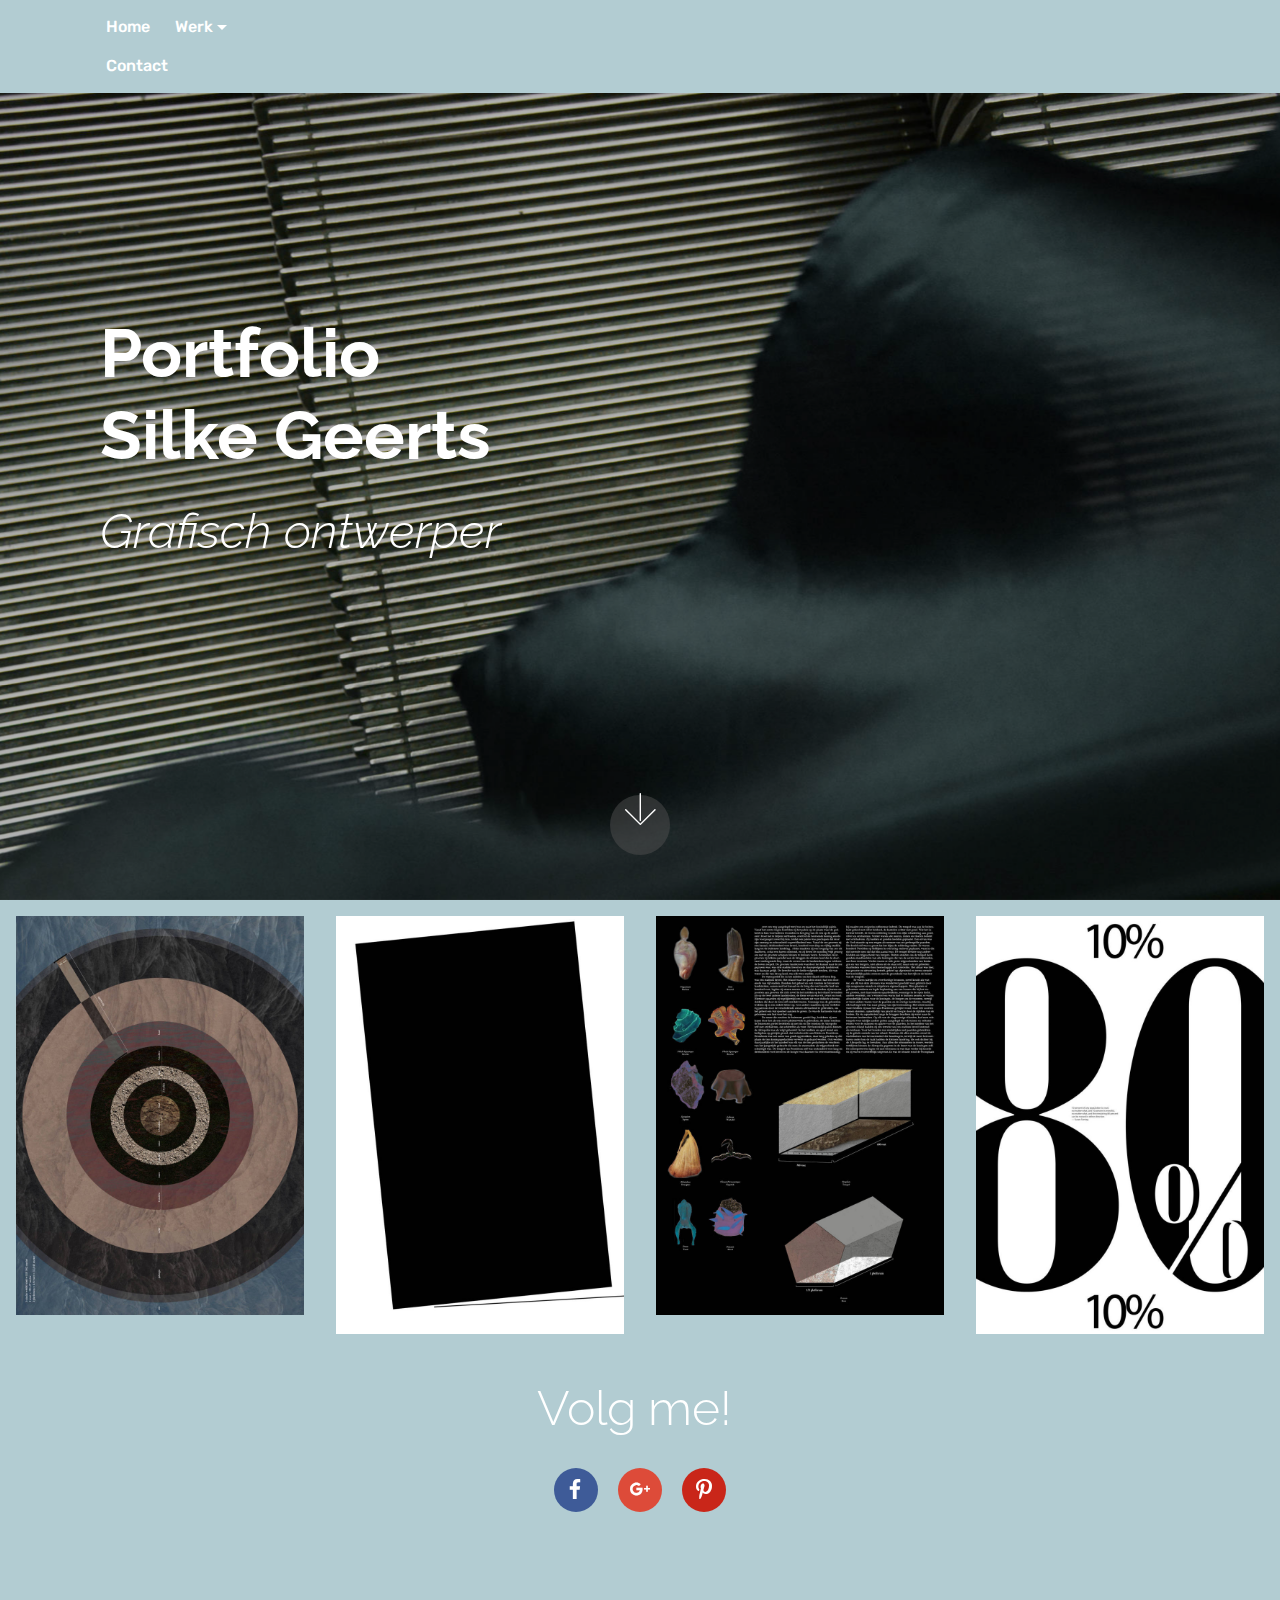
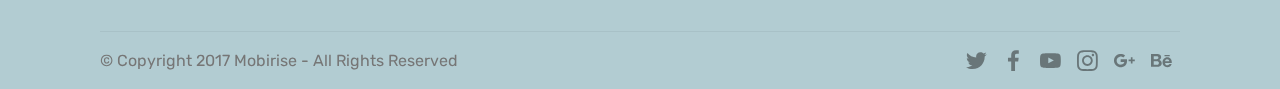
==== commit c555d228: "create github pages" ====
--- a/index.html
+++ b/index.html
@@ -50,7 +50,7 @@
     </nav>
 </section>
 
-<section class="engine"><a href="https://mobiri.se">Mobirise</a></section><section class="header9 cid-r4LCRklisY mbr-fullscreen mbr-parallax-background" id="header9-5">
+<section class="engine"><a href="https://mobiri.se/s">bootstrap themes</a></section><section class="header9 cid-r4LCRklisY mbr-fullscreen mbr-parallax-background" id="header9-5">
 
     
 
--- a/assets/mobirise/css/mbr-additional.css
+++ b/assets/mobirise/css/mbr-additional.css
@@ -1,3 +1,4 @@
+@import url(https://fonts.googleapis.com/css?family=Raleway:100,100i,200,200i,300,300i,400,400i,500,500i,600,600i,700,700i,800,800i,900,900i);
 @import url(https://fonts.googleapis.com/css?family=Rubik:300,300i,400,400i,500,500i,700,700i,900,900i);
 
 
@@ -20,14 +21,14 @@
   line-height: 1.6;
 }
 .display-1 {
-  font-family: 'Rubik', sans-serif;
+  font-family: 'Raleway', sans-serif;
   font-size: 4.25rem;
 }
 .display-1 > .mbr-iconfont {
   font-size: 6.8rem;
 }
 .display-2 {
-  font-family: 'Rubik', sans-serif;
+  font-family: 'Raleway', sans-serif;
   font-size: 3rem;
 }
 .display-2 > .mbr-iconfont {
@@ -3997,6 +3998,1864 @@
     -webkit-justify-content: center;
   }
 }
+.cid-r5qucTGYeS .navbar {
+  padding: .5rem 0;
+  background: #b2ccd2;
+  transition: none;
+  min-height: 77px;
+}
+.cid-r5qucTGYeS .navbar-dropdown.bg-color.transparent.opened {
+  background: #b2ccd2;
+}
+.cid-r5qucTGYeS a {
+  font-style: normal;
+}
+.cid-r5qucTGYeS .nav-item span {
+  padding-right: 0.4em;
+  line-height: 0.5em;
+  vertical-align: text-bottom;
+  position: relative;
+  text-decoration: none;
+}
+.cid-r5qucTGYeS .nav-item a {
+  display: -webkit-flex;
+  align-items: center;
+  justify-content: center;
+  padding: 0.7rem 0 !important;
+  margin: 0rem .65rem !important;
+  -webkit-align-items: center;
+  -webkit-justify-content: center;
+}
+.cid-r5qucTGYeS .nav-item:focus,
+.cid-r5qucTGYeS .nav-link:focus {
+  outline: none;
+}
+.cid-r5qucTGYeS .btn {
+  padding: 0.4rem 1.5rem;
+  display: -webkit-inline-flex;
+  align-items: center;
+  -webkit-align-items: center;
+}
+.cid-r5qucTGYeS .btn .mbr-iconfont {
+  font-size: 1.6rem;
+}
+.cid-r5qucTGYeS .menu-logo {
+  margin-right: auto;
+}
+.cid-r5qucTGYeS .menu-logo .navbar-brand {
+  display: -webkit-flex;
+  margin-left: 5rem;
+  padding: 0;
+  transition: padding .2s;
+  min-height: 3.8rem;
+  align-items: center;
+  -webkit-align-items: center;
+}
+.cid-r5qucTGYeS .menu-logo .navbar-brand .navbar-caption-wrap {
+  display: -webkit-flex;
+  -webkit-align-items: center;
+  align-items: center;
+  word-break: break-word;
+  min-width: 7rem;
+  margin: .3rem 0;
+}
+.cid-r5qucTGYeS .menu-logo .navbar-brand .navbar-caption-wrap .navbar-caption {
+  line-height: 1.2rem !important;
+  padding-right: 2rem;
+}
+.cid-r5qucTGYeS .menu-logo .navbar-brand .navbar-logo {
+  font-size: 4rem;
+  transition: font-size 0.25s;
+}
+.cid-r5qucTGYeS .menu-logo .navbar-brand .navbar-logo img {
+  display: -webkit-flex;
+}
+.cid-r5qucTGYeS .menu-logo .navbar-brand .navbar-logo .mbr-iconfont {
+  transition: font-size 0.25s;
+}
+.cid-r5qucTGYeS .navbar-toggleable-sm .navbar-collapse {
+  justify-content: flex-end;
+  -webkit-justify-content: flex-end;
+  padding-right: 5rem;
+  width: auto;
+}
+.cid-r5qucTGYeS .navbar-toggleable-sm .navbar-collapse .navbar-nav {
+  flex-wrap: wrap;
+  -webkit-flex-wrap: wrap;
+  padding-left: 0;
+}
+.cid-r5qucTGYeS .navbar-toggleable-sm .navbar-collapse .navbar-nav .nav-item {
+  -webkit-align-self: center;
+  align-self: center;
+}
+.cid-r5qucTGYeS .navbar-toggleable-sm .navbar-collapse .navbar-buttons {
+  padding-left: 0;
+  padding-bottom: 0;
+}
+.cid-r5qucTGYeS .dropdown .dropdown-menu {
+  background: #b2ccd2;
+  display: none;
+  position: absolute;
+  min-width: 5rem;
+  padding-top: 1.4rem;
+  padding-bottom: 1.4rem;
+  text-align: left;
+}
+.cid-r5qucTGYeS .dropdown .dropdown-menu .dropdown-item {
+  width: auto;
+  padding: 0.235em 1.5385em 0.235em 1.5385em !important;
+}
+.cid-r5qucTGYeS .dropdown .dropdown-menu .dropdown-item::after {
+  right: 0.5rem;
+}
+.cid-r5qucTGYeS .dropdown .dropdown-menu .dropdown-submenu {
+  margin: 0;
+}
+.cid-r5qucTGYeS .dropdown.open > .dropdown-menu {
+  display: block;
+}
+.cid-r5qucTGYeS .navbar-toggleable-sm.opened:after {
+  position: absolute;
+  width: 100vw;
+  height: 100vh;
+  content: '';
+  background-color: rgba(0, 0, 0, 0.1);
+  left: 0;
+  bottom: 0;
+  transform: translateY(100%);
+  -webkit-transform: translateY(100%);
+  z-index: 1000;
+}
+.cid-r5qucTGYeS .navbar.navbar-short {
+  min-height: 60px;
+  transition: all .2s;
+}
+.cid-r5qucTGYeS .navbar.navbar-short .navbar-toggler-right {
+  top: 20px;
+}
+.cid-r5qucTGYeS .navbar.navbar-short .navbar-logo a {
+  font-size: 2.5rem !important;
+  line-height: 2.5rem;
+  transition: font-size 0.25s;
+}
+.cid-r5qucTGYeS .navbar.navbar-short .navbar-logo a .mbr-iconfont {
+  font-size: 2.5rem !important;
+}
+.cid-r5qucTGYeS .navbar.navbar-short .navbar-logo a img {
+  height: 3rem !important;
+}
+.cid-r5qucTGYeS .navbar.navbar-short .navbar-brand {
+  min-height: 3rem;
+}
+.cid-r5qucTGYeS button.navbar-toggler {
+  width: 31px;
+  height: 18px;
+  cursor: pointer;
+  transition: all .2s;
+  top: 1.5rem;
+  right: 1rem;
+}
+.cid-r5qucTGYeS button.navbar-toggler:focus {
+  outline: none;
+}
+.cid-r5qucTGYeS button.navbar-toggler .hamburger span {
+  position: absolute;
+  right: 0;
+  width: 30px;
+  height: 2px;
+  border-right: 5px;
+  background-color: #ffffff;
+}
+.cid-r5qucTGYeS button.navbar-toggler .hamburger span:nth-child(1) {
+  top: 0;
+  transition: all .2s;
+}
+.cid-r5qucTGYeS button.navbar-toggler .hamburger span:nth-child(2) {
+  top: 8px;
+  transition: all .15s;
+}
+.cid-r5qucTGYeS button.navbar-toggler .hamburger span:nth-child(3) {
+  top: 8px;
+  transition: all .15s;
+}
+.cid-r5qucTGYeS button.navbar-toggler .hamburger span:nth-child(4) {
+  top: 16px;
+  transition: all .2s;
+}
+.cid-r5qucTGYeS nav.opened .hamburger span:nth-child(1) {
+  top: 8px;
+  width: 0;
+  opacity: 0;
+  right: 50%;
+  transition: all .2s;
+}
+.cid-r5qucTGYeS nav.opened .hamburger span:nth-child(2) {
+  -webkit-transform: rotate(45deg);
+  transform: rotate(45deg);
+  transition: all .25s;
+}
+.cid-r5qucTGYeS nav.opened .hamburger span:nth-child(3) {
+  -webkit-transform: rotate(-45deg);
+  transform: rotate(-45deg);
+  transition: all .25s;
+}
+.cid-r5qucTGYeS nav.opened .hamburger span:nth-child(4) {
+  top: 8px;
+  width: 0;
+  opacity: 0;
+  right: 50%;
+  transition: all .2s;
+}
+.cid-r5qucTGYeS .collapsed.navbar-expand {
+  flex-direction: column;
+  -webkit-flex-direction: column;
+}
+.cid-r5qucTGYeS .collapsed .btn {
+  display: -webkit-flex;
+}
+.cid-r5qucTGYeS .collapsed .navbar-collapse {
+  display: none !important;
+  padding-right: 0 !important;
+}
+.cid-r5qucTGYeS .collapsed .navbar-collapse.collapsing,
+.cid-r5qucTGYeS .collapsed .navbar-collapse.show {
+  display: block !important;
+}
+.cid-r5qucTGYeS .collapsed .navbar-collapse.collapsing .navbar-nav,
+.cid-r5qucTGYeS .collapsed .navbar-collapse.show .navbar-nav {
+  display: block;
+  text-align: center;
+}
+.cid-r5qucTGYeS .collapsed .navbar-collapse.collapsing .navbar-nav .nav-item,
+.cid-r5qucTGYeS .collapsed .navbar-collapse.show .navbar-nav .nav-item {
+  clear: both;
+}
+.cid-r5qucTGYeS .collapsed .navbar-collapse.collapsing .navbar-nav .nav-item:last-child,
+.cid-r5qucTGYeS .collapsed .navbar-collapse.show .navbar-nav .nav-item:last-child {
+  margin-bottom: 1rem;
+}
+.cid-r5qucTGYeS .collapsed .navbar-collapse.collapsing .navbar-buttons,
+.cid-r5qucTGYeS .collapsed .navbar-collapse.show .navbar-buttons {
+  text-align: center;
+}
+.cid-r5qucTGYeS .collapsed .navbar-collapse.collapsing .navbar-buttons:last-child,
+.cid-r5qucTGYeS .collapsed .navbar-collapse.show .navbar-buttons:last-child {
+  margin-bottom: 1rem;
+}
+.cid-r5qucTGYeS .collapsed button.navbar-toggler {
+  display: block;
+}
+.cid-r5qucTGYeS .collapsed .navbar-brand {
+  margin-left: 1rem !important;
+}
+.cid-r5qucTGYeS .collapsed .navbar-toggleable-sm {
+  flex-direction: column;
+  -webkit-flex-direction: column;
+}
+.cid-r5qucTGYeS .collapsed .dropdown .dropdown-menu {
+  width: 100%;
+  text-align: center;
+  position: relative;
+  opacity: 0;
+  display: block;
+  height: 0;
+  visibility: hidden;
+  padding: 0;
+  transition-duration: .5s;
+  transition-property: opacity,padding,height;
+}
+.cid-r5qucTGYeS .collapsed .dropdown.open > .dropdown-menu {
+  position: relative;
+  opacity: 1;
+  height: auto;
+  padding: 1.4rem 0;
+  visibility: visible;
+}
+.cid-r5qucTGYeS .collapsed .dropdown .dropdown-submenu {
+  left: 0;
+  text-align: center;
+  width: 100%;
+}
+.cid-r5qucTGYeS .collapsed .dropdown .dropdown-toggle[data-toggle="dropdown-submenu"]::after {
+  margin-top: 0;
+  position: inherit;
+  right: 0;
+  top: 50%;
+  display: inline-block;
+  width: 0;
+  height: 0;
+  margin-left: .3em;
+  vertical-align: middle;
+  content: "";
+  border-top: .30em solid;
+  border-right: .30em solid transparent;
+  border-left: .30em solid transparent;
+}
+@media (max-width: 991px) {
+  .cid-r5qucTGYeS .navbar-expand {
+    flex-direction: column;
+    -webkit-flex-direction: column;
+  }
+  .cid-r5qucTGYeS img {
+    height: 3.8rem !important;
+  }
+  .cid-r5qucTGYeS .btn {
+    display: -webkit-flex;
+  }
+  .cid-r5qucTGYeS button.navbar-toggler {
+    display: block;
+  }
+  .cid-r5qucTGYeS .navbar-brand {
+    margin-left: 1rem !important;
+  }
+  .cid-r5qucTGYeS .navbar-toggleable-sm {
+    flex-direction: column;
+    -webkit-flex-direction: column;
+  }
+  .cid-r5qucTGYeS .navbar-collapse {
+    display: none !important;
+    padding-right: 0 !important;
+  }
+  .cid-r5qucTGYeS .navbar-collapse.collapsing,
+  .cid-r5qucTGYeS .navbar-collapse.show {
+    display: block !important;
+  }
+  .cid-r5qucTGYeS .navbar-collapse.collapsing .navbar-nav,
+  .cid-r5qucTGYeS .navbar-collapse.show .navbar-nav {
+    display: block;
+    text-align: center;
+  }
+  .cid-r5qucTGYeS .navbar-collapse.collapsing .navbar-nav .nav-item,
+  .cid-r5qucTGYeS .navbar-collapse.show .navbar-nav .nav-item {
+    clear: both;
+  }
+  .cid-r5qucTGYeS .navbar-collapse.collapsing .navbar-nav .nav-item:last-child,
+  .cid-r5qucTGYeS .navbar-collapse.show .navbar-nav .nav-item:last-child {
+    margin-bottom: 1rem;
+  }
+  .cid-r5qucTGYeS .navbar-collapse.collapsing .navbar-buttons,
+  .cid-r5qucTGYeS .navbar-collapse.show .navbar-buttons {
+    text-align: center;
+  }
+  .cid-r5qucTGYeS .navbar-collapse.collapsing .navbar-buttons:last-child,
+  .cid-r5qucTGYeS .navbar-collapse.show .navbar-buttons:last-child {
+    margin-bottom: 1rem;
+  }
+  .cid-r5qucTGYeS .dropdown .dropdown-menu {
+    width: 100%;
+    text-align: center;
+    position: relative;
+    opacity: 0;
+    display: block;
+    height: 0;
+    visibility: hidden;
+    padding: 0;
+    transition-duration: .5s;
+    transition-property: opacity,padding,height;
+  }
+  .cid-r5qucTGYeS .dropdown.open > .dropdown-menu {
+    position: relative;
+    opacity: 1;
+    height: auto;
+    padding: 1.4rem 0;
+    visibility: visible;
+  }
+  .cid-r5qucTGYeS .dropdown .dropdown-submenu {
+    left: 0;
+    text-align: center;
+    width: 100%;
+  }
+  .cid-r5qucTGYeS .dropdown .dropdown-toggle[data-toggle="dropdown-submenu"]::after {
+    margin-top: 0;
+    position: inherit;
+    right: 0;
+    top: 50%;
+    display: inline-block;
+    width: 0;
+    height: 0;
+    margin-left: .3em;
+    vertical-align: middle;
+    content: "";
+    border-top: .30em solid;
+    border-right: .30em solid transparent;
+    border-left: .30em solid transparent;
+  }
+}
+@media (min-width: 767px) {
+  .cid-r5qucTGYeS .menu-logo {
+    flex-shrink: 0;
+    -webkit-flex-shrink: 0;
+  }
+}
+.cid-r5qucTGYeS .navbar-collapse {
+  flex-basis: auto;
+  -webkit-flex-basis: auto;
+}
+.cid-r5qucTGYeS .nav-link:hover,
+.cid-r5qucTGYeS .dropdown-item:hover {
+  color: #c1c1c1 !important;
+}
+.cid-r5quO9eExv {
+  padding-top: 120px;
+  padding-bottom: 60px;
+  background-color: #b2ccd2;
+}
+.cid-r6E41xdRvX {
+  padding-top: 15px;
+  padding-bottom: 15px;
+  background-color: #b2ccd2;
+}
+.cid-r6E41xdRvX h4 {
+  font-weight: 500;
+  margin-bottom: 0;
+  text-align: left;
+}
+.cid-r6E41xdRvX p {
+  color: #767676;
+  text-align: left;
+}
+.cid-r6E41xdRvX .card-box {
+  padding-top: 2rem;
+}
+.cid-r6E41xdRvX .card-wrapper {
+  height: 100%;
+}
+.cid-r6E4o22sZZ {
+  padding-top: 15px;
+  padding-bottom: 15px;
+  background-color: #b2ccd2;
+}
+.cid-r6E4o22sZZ h4 {
+  font-weight: 500;
+  margin-bottom: 0;
+  text-align: left;
+}
+.cid-r6E4o22sZZ p {
+  color: #767676;
+  text-align: left;
+}
+.cid-r6E4o22sZZ .card-box {
+  padding-top: 2rem;
+}
+.cid-r6E4o22sZZ .card-wrapper {
+  height: 100%;
+}
+.cid-r6E4orqjIG {
+  padding-top: 30px;
+  padding-bottom: 30px;
+  background-color: #b2ccd2;
+}
+.cid-r6E4orqjIG h4 {
+  font-weight: 500;
+  margin-bottom: 0;
+  text-align: left;
+}
+.cid-r6E4orqjIG p {
+  color: #767676;
+  text-align: left;
+}
+.cid-r6E4orqjIG .card-box {
+  padding-top: 2rem;
+}
+.cid-r6E4orqjIG .card-wrapper {
+  height: 100%;
+}
+.cid-r6E4MlMSHp {
+  padding-top: 15px;
+  padding-bottom: 15px;
+  background-color: #b2ccd2;
+}
+.cid-r6E4MlMSHp h4 {
+  font-weight: 500;
+  margin-bottom: 0;
+  text-align: left;
+}
+.cid-r6E4MlMSHp p {
+  color: #767676;
+  text-align: left;
+}
+.cid-r6E4MlMSHp .card-box {
+  padding-top: 2rem;
+}
+.cid-r6E4MlMSHp .card-wrapper {
+  height: 100%;
+}
+.cid-r5quXGEr6G {
+  padding-top: 30px;
+  padding-bottom: 0px;
+  background-color: #b2ccd2;
+}
+.cid-r5quXGEr6G .socicon-bg-facebook {
+  background: #3e5b98;
+  color: #ffffff;
+}
+.cid-r5quXGEr6G .socicon-bg-twitter {
+  background: #4da7de;
+  color: #ffffff;
+}
+.cid-r5quXGEr6G .socicon-bg-googleplus {
+  background: #dd4b39;
+  color: #ffffff;
+}
+.cid-r5quXGEr6G .socicon-bg-vkontakte {
+  background: #5a7fa6;
+  color: #ffffff;
+}
+.cid-r5quXGEr6G .socicon-bg-odnoklassniki {
+  background: #f48420;
+  color: #ffffff;
+}
+.cid-r5quXGEr6G .socicon-bg-pinterest {
+  background: #c92619;
+  color: #ffffff;
+}
+.cid-r5quXGEr6G .socicon-bg-mail {
+  background: #134785;
+  color: #ffffff;
+}
+.cid-r5quXGEr6G .btn-social {
+  border: none !important;
+}
+.cid-r5quXGEr6G [class^="socicon-"]:before,
+.cid-r5quXGEr6G [class*=" socicon-"]:before {
+  line-height: 44px;
+}
+@media (max-width: 767px) {
+  .cid-r5quXGEr6G .btn {
+    font-size: 20px !important;
+  }
+}
+.cid-r5quXGEr6G .mbr-section-title {
+  color: #ffffff;
+}
+.cid-r5qv6XkmCW {
+  padding-top: 0px;
+  padding-bottom: 0px;
+  background-color: #b2ccd2;
+}
+@media (max-width: 767px) {
+  .cid-r5qv6XkmCW .media-wrap {
+    margin-bottom: 1rem;
+    text-align: center;
+  }
+}
+.cid-r5qv6XkmCW .media-wrap .mbr-iconfont-logo {
+  font-size: 7rem;
+  color: #f36;
+}
+.cid-r5qv6XkmCW .media-wrap img {
+  height: 6rem;
+}
+.cid-r5qv6XkmCW .mbr-text {
+  color: #767676;
+}
+@media (max-width: 767px) {
+  .cid-r5qv6XkmCW .footer-lower .copyright {
+    margin-bottom: 1rem;
+    text-align: center;
+  }
+}
+.cid-r5qv6XkmCW .footer-lower hr {
+  margin: 1rem 0;
+  border-color: #000;
+  opacity: .05;
+}
+.cid-r5qv6XkmCW .footer-lower .social-list {
+  padding-left: 0;
+  margin-bottom: 0;
+  list-style: none;
+  display: -webkit-flex;
+  flex-wrap: wrap;
+  justify-content: flex-end;
+  -webkit-justify-content: flex-end;
+  -webkit-flex-wrap: wrap;
+}
+.cid-r5qv6XkmCW .footer-lower .social-list .mbr-iconfont-social {
+  font-size: 1.3rem;
+  color: #232323;
+}
+.cid-r5qv6XkmCW .footer-lower .social-list .soc-item {
+  margin: 0 .5rem;
+}
+.cid-r5qv6XkmCW .footer-lower .social-list a {
+  margin: 0;
+  opacity: .5;
+  -webkit-transition: .2s linear;
+  transition: .2s linear;
+}
+.cid-r5qv6XkmCW .footer-lower .social-list a:hover {
+  opacity: 1;
+}
+@media (max-width: 767px) {
+  .cid-r5qv6XkmCW .footer-lower .social-list {
+    justify-content: center;
+    -webkit-justify-content: center;
+  }
+}
+.cid-r5qucpWg4z .navbar {
+  padding: .5rem 0;
+  background: #b2ccd2;
+  transition: none;
+  min-height: 77px;
+}
+.cid-r5qucpWg4z .navbar-dropdown.bg-color.transparent.opened {
+  background: #b2ccd2;
+}
+.cid-r5qucpWg4z a {
+  font-style: normal;
+}
+.cid-r5qucpWg4z .nav-item span {
+  padding-right: 0.4em;
+  line-height: 0.5em;
+  vertical-align: text-bottom;
+  position: relative;
+  text-decoration: none;
+}
+.cid-r5qucpWg4z .nav-item a {
+  display: -webkit-flex;
+  align-items: center;
+  justify-content: center;
+  padding: 0.7rem 0 !important;
+  margin: 0rem .65rem !important;
+  -webkit-align-items: center;
+  -webkit-justify-content: center;
+}
+.cid-r5qucpWg4z .nav-item:focus,
+.cid-r5qucpWg4z .nav-link:focus {
+  outline: none;
+}
+.cid-r5qucpWg4z .btn {
+  padding: 0.4rem 1.5rem;
+  display: -webkit-inline-flex;
+  align-items: center;
+  -webkit-align-items: center;
+}
+.cid-r5qucpWg4z .btn .mbr-iconfont {
+  font-size: 1.6rem;
+}
+.cid-r5qucpWg4z .menu-logo {
+  margin-right: auto;
+}
+.cid-r5qucpWg4z .menu-logo .navbar-brand {
+  display: -webkit-flex;
+  margin-left: 5rem;
+  padding: 0;
+  transition: padding .2s;
+  min-height: 3.8rem;
+  align-items: center;
+  -webkit-align-items: center;
+}
+.cid-r5qucpWg4z .menu-logo .navbar-brand .navbar-caption-wrap {
+  display: -webkit-flex;
+  -webkit-align-items: center;
+  align-items: center;
+  word-break: break-word;
+  min-width: 7rem;
+  margin: .3rem 0;
+}
+.cid-r5qucpWg4z .menu-logo .navbar-brand .navbar-caption-wrap .navbar-caption {
+  line-height: 1.2rem !important;
+  padding-right: 2rem;
+}
+.cid-r5qucpWg4z .menu-logo .navbar-brand .navbar-logo {
+  font-size: 4rem;
+  transition: font-size 0.25s;
+}
+.cid-r5qucpWg4z .menu-logo .navbar-brand .navbar-logo img {
+  display: -webkit-flex;
+}
+.cid-r5qucpWg4z .menu-logo .navbar-brand .navbar-logo .mbr-iconfont {
+  transition: font-size 0.25s;
+}
+.cid-r5qucpWg4z .navbar-toggleable-sm .navbar-collapse {
+  justify-content: flex-end;
+  -webkit-justify-content: flex-end;
+  padding-right: 5rem;
+  width: auto;
+}
+.cid-r5qucpWg4z .navbar-toggleable-sm .navbar-collapse .navbar-nav {
+  flex-wrap: wrap;
+  -webkit-flex-wrap: wrap;
+  padding-left: 0;
+}
+.cid-r5qucpWg4z .navbar-toggleable-sm .navbar-collapse .navbar-nav .nav-item {
+  -webkit-align-self: center;
+  align-self: center;
+}
+.cid-r5qucpWg4z .navbar-toggleable-sm .navbar-collapse .navbar-buttons {
+  padding-left: 0;
+  padding-bottom: 0;
+}
+.cid-r5qucpWg4z .dropdown .dropdown-menu {
+  background: #b2ccd2;
+  display: none;
+  position: absolute;
+  min-width: 5rem;
+  padding-top: 1.4rem;
+  padding-bottom: 1.4rem;
+  text-align: left;
+}
+.cid-r5qucpWg4z .dropdown .dropdown-menu .dropdown-item {
+  width: auto;
+  padding: 0.235em 1.5385em 0.235em 1.5385em !important;
+}
+.cid-r5qucpWg4z .dropdown .dropdown-menu .dropdown-item::after {
+  right: 0.5rem;
+}
+.cid-r5qucpWg4z .dropdown .dropdown-menu .dropdown-submenu {
+  margin: 0;
+}
+.cid-r5qucpWg4z .dropdown.open > .dropdown-menu {
+  display: block;
+}
+.cid-r5qucpWg4z .navbar-toggleable-sm.opened:after {
+  position: absolute;
+  width: 100vw;
+  height: 100vh;
+  content: '';
+  background-color: rgba(0, 0, 0, 0.1);
+  left: 0;
+  bottom: 0;
+  transform: translateY(100%);
+  -webkit-transform: translateY(100%);
+  z-index: 1000;
+}
+.cid-r5qucpWg4z .navbar.navbar-short {
+  min-height: 60px;
+  transition: all .2s;
+}
+.cid-r5qucpWg4z .navbar.navbar-short .navbar-toggler-right {
+  top: 20px;
+}
+.cid-r5qucpWg4z .navbar.navbar-short .navbar-logo a {
+  font-size: 2.5rem !important;
+  line-height: 2.5rem;
+  transition: font-size 0.25s;
+}
+.cid-r5qucpWg4z .navbar.navbar-short .navbar-logo a .mbr-iconfont {
+  font-size: 2.5rem !important;
+}
+.cid-r5qucpWg4z .navbar.navbar-short .navbar-logo a img {
+  height: 3rem !important;
+}
+.cid-r5qucpWg4z .navbar.navbar-short .navbar-brand {
+  min-height: 3rem;
+}
+.cid-r5qucpWg4z button.navbar-toggler {
+  width: 31px;
+  height: 18px;
+  cursor: pointer;
+  transition: all .2s;
+  top: 1.5rem;
+  right: 1rem;
+}
+.cid-r5qucpWg4z button.navbar-toggler:focus {
+  outline: none;
+}
+.cid-r5qucpWg4z button.navbar-toggler .hamburger span {
+  position: absolute;
+  right: 0;
+  width: 30px;
+  height: 2px;
+  border-right: 5px;
+  background-color: #ffffff;
+}
+.cid-r5qucpWg4z button.navbar-toggler .hamburger span:nth-child(1) {
+  top: 0;
+  transition: all .2s;
+}
+.cid-r5qucpWg4z button.navbar-toggler .hamburger span:nth-child(2) {
+  top: 8px;
+  transition: all .15s;
+}
+.cid-r5qucpWg4z button.navbar-toggler .hamburger span:nth-child(3) {
+  top: 8px;
+  transition: all .15s;
+}
+.cid-r5qucpWg4z button.navbar-toggler .hamburger span:nth-child(4) {
+  top: 16px;
+  transition: all .2s;
+}
+.cid-r5qucpWg4z nav.opened .hamburger span:nth-child(1) {
+  top: 8px;
+  width: 0;
+  opacity: 0;
+  right: 50%;
+  transition: all .2s;
+}
+.cid-r5qucpWg4z nav.opened .hamburger span:nth-child(2) {
+  -webkit-transform: rotate(45deg);
+  transform: rotate(45deg);
+  transition: all .25s;
+}
+.cid-r5qucpWg4z nav.opened .hamburger span:nth-child(3) {
+  -webkit-transform: rotate(-45deg);
+  transform: rotate(-45deg);
+  transition: all .25s;
+}
+.cid-r5qucpWg4z nav.opened .hamburger span:nth-child(4) {
+  top: 8px;
+  width: 0;
+  opacity: 0;
+  right: 50%;
+  transition: all .2s;
+}
+.cid-r5qucpWg4z .collapsed.navbar-expand {
+  flex-direction: column;
+  -webkit-flex-direction: column;
+}
+.cid-r5qucpWg4z .collapsed .btn {
+  display: -webkit-flex;
+}
+.cid-r5qucpWg4z .collapsed .navbar-collapse {
+  display: none !important;
+  padding-right: 0 !important;
+}
+.cid-r5qucpWg4z .collapsed .navbar-collapse.collapsing,
+.cid-r5qucpWg4z .collapsed .navbar-collapse.show {
+  display: block !important;
+}
+.cid-r5qucpWg4z .collapsed .navbar-collapse.collapsing .navbar-nav,
+.cid-r5qucpWg4z .collapsed .navbar-collapse.show .navbar-nav {
+  display: block;
+  text-align: center;
+}
+.cid-r5qucpWg4z .collapsed .navbar-collapse.collapsing .navbar-nav .nav-item,
+.cid-r5qucpWg4z .collapsed .navbar-collapse.show .navbar-nav .nav-item {
+  clear: both;
+}
+.cid-r5qucpWg4z .collapsed .navbar-collapse.collapsing .navbar-nav .nav-item:last-child,
+.cid-r5qucpWg4z .collapsed .navbar-collapse.show .navbar-nav .nav-item:last-child {
+  margin-bottom: 1rem;
+}
+.cid-r5qucpWg4z .collapsed .navbar-collapse.collapsing .navbar-buttons,
+.cid-r5qucpWg4z .collapsed .navbar-collapse.show .navbar-buttons {
+  text-align: center;
+}
+.cid-r5qucpWg4z .collapsed .navbar-collapse.collapsing .navbar-buttons:last-child,
+.cid-r5qucpWg4z .collapsed .navbar-collapse.show .navbar-buttons:last-child {
+  margin-bottom: 1rem;
+}
+.cid-r5qucpWg4z .collapsed button.navbar-toggler {
+  display: block;
+}
+.cid-r5qucpWg4z .collapsed .navbar-brand {
+  margin-left: 1rem !important;
+}
+.cid-r5qucpWg4z .collapsed .navbar-toggleable-sm {
+  flex-direction: column;
+  -webkit-flex-direction: column;
+}
+.cid-r5qucpWg4z .collapsed .dropdown .dropdown-menu {
+  width: 100%;
+  text-align: center;
+  position: relative;
+  opacity: 0;
+  display: block;
+  height: 0;
+  visibility: hidden;
+  padding: 0;
+  transition-duration: .5s;
+  transition-property: opacity,padding,height;
+}
+.cid-r5qucpWg4z .collapsed .dropdown.open > .dropdown-menu {
+  position: relative;
+  opacity: 1;
+  height: auto;
+  padding: 1.4rem 0;
+  visibility: visible;
+}
+.cid-r5qucpWg4z .collapsed .dropdown .dropdown-submenu {
+  left: 0;
+  text-align: center;
+  width: 100%;
+}
+.cid-r5qucpWg4z .collapsed .dropdown .dropdown-toggle[data-toggle="dropdown-submenu"]::after {
+  margin-top: 0;
+  position: inherit;
+  right: 0;
+  top: 50%;
+  display: inline-block;
+  width: 0;
+  height: 0;
+  margin-left: .3em;
+  vertical-align: middle;
+  content: "";
+  border-top: .30em solid;
+  border-right: .30em solid transparent;
+  border-left: .30em solid transparent;
+}
+@media (max-width: 991px) {
+  .cid-r5qucpWg4z .navbar-expand {
+    flex-direction: column;
+    -webkit-flex-direction: column;
+  }
+  .cid-r5qucpWg4z img {
+    height: 3.8rem !important;
+  }
+  .cid-r5qucpWg4z .btn {
+    display: -webkit-flex;
+  }
+  .cid-r5qucpWg4z button.navbar-toggler {
+    display: block;
+  }
+  .cid-r5qucpWg4z .navbar-brand {
+    margin-left: 1rem !important;
+  }
+  .cid-r5qucpWg4z .navbar-toggleable-sm {
+    flex-direction: column;
+    -webkit-flex-direction: column;
+  }
+  .cid-r5qucpWg4z .navbar-collapse {
+    display: none !important;
+    padding-right: 0 !important;
+  }
+  .cid-r5qucpWg4z .navbar-collapse.collapsing,
+  .cid-r5qucpWg4z .navbar-collapse.show {
+    display: block !important;
+  }
+  .cid-r5qucpWg4z .navbar-collapse.collapsing .navbar-nav,
+  .cid-r5qucpWg4z .navbar-collapse.show .navbar-nav {
+    display: block;
+    text-align: center;
+  }
+  .cid-r5qucpWg4z .navbar-collapse.collapsing .navbar-nav .nav-item,
+  .cid-r5qucpWg4z .navbar-collapse.show .navbar-nav .nav-item {
+    clear: both;
+  }
+  .cid-r5qucpWg4z .navbar-collapse.collapsing .navbar-nav .nav-item:last-child,
+  .cid-r5qucpWg4z .navbar-collapse.show .navbar-nav .nav-item:last-child {
+    margin-bottom: 1rem;
+  }
+  .cid-r5qucpWg4z .navbar-collapse.collapsing .navbar-buttons,
+  .cid-r5qucpWg4z .navbar-collapse.show .navbar-buttons {
+    text-align: center;
+  }
+  .cid-r5qucpWg4z .navbar-collapse.collapsing .navbar-buttons:last-child,
+  .cid-r5qucpWg4z .navbar-collapse.show .navbar-buttons:last-child {
+    margin-bottom: 1rem;
+  }
+  .cid-r5qucpWg4z .dropdown .dropdown-menu {
+    width: 100%;
+    text-align: center;
+    position: relative;
+    opacity: 0;
+    display: block;
+    height: 0;
+    visibility: hidden;
+    padding: 0;
+    transition-duration: .5s;
+    transition-property: opacity,padding,height;
+  }
+  .cid-r5qucpWg4z .dropdown.open > .dropdown-menu {
+    position: relative;
+    opacity: 1;
+    height: auto;
+    padding: 1.4rem 0;
+    visibility: visible;
+  }
+  .cid-r5qucpWg4z .dropdown .dropdown-submenu {
+    left: 0;
+    text-align: center;
+    width: 100%;
+  }
+  .cid-r5qucpWg4z .dropdown .dropdown-toggle[data-toggle="dropdown-submenu"]::after {
+    margin-top: 0;
+    position: inherit;
+    right: 0;
+    top: 50%;
+    display: inline-block;
+    width: 0;
+    height: 0;
+    margin-left: .3em;
+    vertical-align: middle;
+    content: "";
+    border-top: .30em solid;
+    border-right: .30em solid transparent;
+    border-left: .30em solid transparent;
+  }
+}
+@media (min-width: 767px) {
+  .cid-r5qucpWg4z .menu-logo {
+    flex-shrink: 0;
+    -webkit-flex-shrink: 0;
+  }
+}
+.cid-r5qucpWg4z .navbar-collapse {
+  flex-basis: auto;
+  -webkit-flex-basis: auto;
+}
+.cid-r5qucpWg4z .nav-link:hover,
+.cid-r5qucpWg4z .dropdown-item:hover {
+  color: #c1c1c1 !important;
+}
+.cid-r5qxt7YpEc {
+  padding-top: 120px;
+  padding-bottom: 60px;
+  background-color: #b2ccd2;
+}
+.cid-r5qxubGthF .modal-body .close {
+  background: #1b1b1b;
+}
+.cid-r5qxubGthF .modal-body .close span {
+  font-style: normal;
+}
+.cid-r5qxubGthF .carousel-inner > .active,
+.cid-r5qxubGthF .carousel-inner > .next,
+.cid-r5qxubGthF .carousel-inner > .prev {
+  display: table;
+}
+.cid-r5qxubGthF .carousel-control .icon-next,
+.cid-r5qxubGthF .carousel-control .icon-prev {
+  margin-top: -18px;
+  font-size: 40px;
+  line-height: 27px;
+}
+.cid-r5qxubGthF .carousel-control:hover {
+  background: #1b1b1b;
+  color: #fff;
+  opacity: 1;
+}
+@media (max-width: 767px) {
+  .cid-r5qxubGthF .container .carousel-control {
+    margin-bottom: 0;
+  }
+}
+.cid-r5qxubGthF .boxed-slider {
+  position: relative;
+  padding: 93px 0;
+}
+.cid-r5qxubGthF .boxed-slider > div {
+  position: relative;
+}
+.cid-r5qxubGthF .container img {
+  width: 100%;
+}
+.cid-r5qxubGthF .container img + .row {
+  position: absolute;
+  top: 50%;
+  left: 0;
+  right: 0;
+  -webkit-transform: translateY(-50%);
+  -moz-transform: translateY(-50%);
+  transform: translateY(-50%);
+  z-index: 2;
+}
+.cid-r5qxubGthF .mbr-section {
+  padding: 0;
+  background-attachment: scroll;
+}
+.cid-r5qxubGthF .mbr-table-cell {
+  padding: 0;
+}
+.cid-r5qxubGthF .container .carousel-indicators {
+  margin-bottom: 3px;
+}
+.cid-r5qxubGthF .carousel-caption {
+  top: 50%;
+  right: 0;
+  bottom: auto;
+  left: 0;
+  display: -webkit-flex;
+  align-items: center;
+  -webkit-transform: translateY(-50%);
+  transform: translateY(-50%);
+  -webkit-align-items: center;
+}
+.cid-r5qxubGthF .mbr-overlay {
+  z-index: 1;
+}
+.cid-r5qxubGthF .container-slide.container {
+  min-width: 100%;
+  min-height: 100vh;
+  padding: 0;
+}
+.cid-r5qxubGthF .carousel-item {
+  background-position: 50% 50%;
+  background-repeat: no-repeat;
+  background-size: cover;
+  -o-transition: -o-transform 0.6s ease-in-out;
+  -webkit-transition: -webkit-transform 0.6s ease-in-out;
+  transition: transform 0.6s ease-in-out, -webkit-transform 0.6s ease-in-out, -o-transform 0.6s ease-in-out;
+  -webkit-backface-visibility: hidden;
+  backface-visibility: hidden;
+  -webkit-perspective: 1000px;
+  perspective: 1000px;
+}
+@media (max-width: 576px) {
+  .cid-r5qxubGthF .carousel-item .container {
+    width: 100%;
+  }
+}
+.cid-r5qxubGthF .carousel-item-next.carousel-item-left,
+.cid-r5qxubGthF .carousel-item-prev.carousel-item-right {
+  -webkit-transform: translate3d(0, 0, 0);
+  transform: translate3d(0, 0, 0);
+}
+.cid-r5qxubGthF .active.carousel-item-right,
+.cid-r5qxubGthF .carousel-item-next {
+  -webkit-transform: translate3d(100%, 0, 0);
+  transform: translate3d(100%, 0, 0);
+}
+.cid-r5qxubGthF .active.carousel-item-left,
+.cid-r5qxubGthF .carousel-item-prev {
+  -webkit-transform: translate3d(-100%, 0, 0);
+  transform: translate3d(-100%, 0, 0);
+}
+.cid-r5qxubGthF .mbr-slider .carousel-control {
+  top: 50%;
+  width: 70px;
+  height: 70px;
+  margin-top: -1.5rem;
+  font-size: 35px;
+  background-color: rgba(0, 0, 0, 0.5);
+  border: 2px solid #fff;
+  border-radius: 50%;
+  transition: all .3s;
+}
+.cid-r5qxubGthF .mbr-slider .carousel-control.carousel-control-prev {
+  left: 0;
+  margin-left: 2.5rem;
+}
+.cid-r5qxubGthF .mbr-slider .carousel-control.carousel-control-next {
+  right: 0;
+  margin-right: 2.5rem;
+}
+.cid-r5qxubGthF .mbr-slider .carousel-control .mbr-iconfont {
+  font-size: 2rem;
+}
+@media (max-width: 767px) {
+  .cid-r5qxubGthF .mbr-slider .carousel-control {
+    top: auto;
+    bottom: 1rem;
+  }
+}
+.cid-r5qxubGthF .mbr-slider .carousel-indicators {
+  position: absolute;
+  bottom: 0;
+  margin-bottom: 1.5rem !important;
+}
+.cid-r5qxubGthF .mbr-slider .carousel-indicators li {
+  max-width: 20px;
+  width: 20px;
+  height: 20px;
+  max-height: 20px;
+  margin: 3px;
+  background-color: rgba(0, 0, 0, 0.5);
+  border: 2px solid #fff;
+  border-radius: 50%;
+  opacity: .5;
+  transition: all .3s;
+}
+.cid-r5qxubGthF .mbr-slider .carousel-indicators li.active,
+.cid-r5qxubGthF .mbr-slider .carousel-indicators li:hover {
+  opacity: .9;
+}
+.cid-r5qxubGthF .mbr-slider .carousel-indicators li::after,
+.cid-r5qxubGthF .mbr-slider .carousel-indicators li::before {
+  content: none;
+}
+.cid-r5qxubGthF .mbr-slider .carousel-indicators.ie-fix {
+  left: 50%;
+  display: block;
+  width: 60%;
+  margin-left: -30%;
+  text-align: center;
+}
+@media (max-width: 576px) {
+  .cid-r5qxubGthF .mbr-slider .carousel-indicators {
+    display: none !important;
+  }
+}
+.cid-r5qxubGthF .mbr-slider > .container img {
+  width: 100%;
+}
+.cid-r5qxubGthF .mbr-slider > .container img + .row {
+  position: absolute;
+  top: 50%;
+  right: 0;
+  left: 0;
+  z-index: 2;
+  -moz-transform: translateY(-50%);
+  -webkit-transform: translateY(-50%);
+  transform: translateY(-50%);
+}
+.cid-r5qxubGthF .mbr-slider > .container .carousel-indicators {
+  margin-bottom: 3px;
+}
+@media (max-width: 576px) {
+  .cid-r5qxubGthF .mbr-slider > .container .carousel-control {
+    margin-bottom: 0;
+  }
+}
+.cid-r5qxubGthF .mbr-slider .mbr-section {
+  padding: 0;
+  background-attachment: scroll;
+}
+.cid-r5qxubGthF .mbr-slider .mbr-table-cell {
+  padding: 0;
+}
+.cid-r5qxubGthF .carousel-item .container.container-slide {
+  position: initial;
+  width: auto;
+  min-height: 0;
+}
+.cid-r5qxubGthF .full-screen .slider-fullscreen-image {
+  min-height: 100vh;
+  background-repeat: no-repeat;
+  background-position: 50% 50%;
+  background-size: cover;
+}
+.cid-r5qxubGthF .full-screen .slider-fullscreen-image.active {
+  display: -o-flex;
+}
+.cid-r5qxubGthF .full-screen .container {
+  width: auto;
+  padding-right: 0;
+  padding-left: 0;
+}
+.cid-r5qxubGthF .full-screen .carousel-item .container.container-slide {
+  width: 100%;
+  min-height: 100vh;
+  padding: 0;
+}
+.cid-r5qxubGthF .full-screen .carousel-item .container.container-slide img {
+  display: none;
+}
+.cid-r5qxubGthF .mbr-background-video-preview {
+  position: absolute;
+  top: 0;
+  right: 0;
+  bottom: 0;
+  left: 0;
+}
+.cid-r5qxubGthF .mbr-overlay ~ .container-slide {
+  z-index: auto;
+}
+.cid-r5qxBXjX8A {
+  padding-top: 30px;
+  padding-bottom: 0px;
+  background-color: #b2ccd2;
+}
+.cid-r5qxBXjX8A .socicon-bg-facebook {
+  background: #3e5b98;
+  color: #ffffff;
+}
+.cid-r5qxBXjX8A .socicon-bg-twitter {
+  background: #4da7de;
+  color: #ffffff;
+}
+.cid-r5qxBXjX8A .socicon-bg-googleplus {
+  background: #dd4b39;
+  color: #ffffff;
+}
+.cid-r5qxBXjX8A .socicon-bg-vkontakte {
+  background: #5a7fa6;
+  color: #ffffff;
+}
+.cid-r5qxBXjX8A .socicon-bg-odnoklassniki {
+  background: #f48420;
+  color: #ffffff;
+}
+.cid-r5qxBXjX8A .socicon-bg-pinterest {
+  background: #c92619;
+  color: #ffffff;
+}
+.cid-r5qxBXjX8A .socicon-bg-mail {
+  background: #134785;
+  color: #ffffff;
+}
+.cid-r5qxBXjX8A .btn-social {
+  border: none !important;
+}
+.cid-r5qxBXjX8A [class^="socicon-"]:before,
+.cid-r5qxBXjX8A [class*=" socicon-"]:before {
+  line-height: 44px;
+}
+@media (max-width: 767px) {
+  .cid-r5qxBXjX8A .btn {
+    font-size: 20px !important;
+  }
+}
+.cid-r5qxBXjX8A .mbr-section-title {
+  color: #ffffff;
+}
+.cid-r5qxDqKnnQ {
+  padding-top: 0px;
+  padding-bottom: 0px;
+  background-color: #b2ccd2;
+}
+@media (max-width: 767px) {
+  .cid-r5qxDqKnnQ .media-wrap {
+    margin-bottom: 1rem;
+    text-align: center;
+  }
+}
+.cid-r5qxDqKnnQ .media-wrap .mbr-iconfont-logo {
+  font-size: 7rem;
+  color: #f36;
+}
+.cid-r5qxDqKnnQ .media-wrap img {
+  height: 6rem;
+}
+.cid-r5qxDqKnnQ .mbr-text {
+  color: #767676;
+}
+@media (max-width: 767px) {
+  .cid-r5qxDqKnnQ .footer-lower .copyright {
+    margin-bottom: 1rem;
+    text-align: center;
+  }
+}
+.cid-r5qxDqKnnQ .footer-lower hr {
+  margin: 1rem 0;
+  border-color: #000;
+  opacity: .05;
+}
+.cid-r5qxDqKnnQ .footer-lower .social-list {
+  padding-left: 0;
+  margin-bottom: 0;
+  list-style: none;
+  display: -webkit-flex;
+  flex-wrap: wrap;
+  justify-content: flex-end;
+  -webkit-justify-content: flex-end;
+  -webkit-flex-wrap: wrap;
+}
+.cid-r5qxDqKnnQ .footer-lower .social-list .mbr-iconfont-social {
+  font-size: 1.3rem;
+  color: #232323;
+}
+.cid-r5qxDqKnnQ .footer-lower .social-list .soc-item {
+  margin: 0 .5rem;
+}
+.cid-r5qxDqKnnQ .footer-lower .social-list a {
+  margin: 0;
+  opacity: .5;
+  -webkit-transition: .2s linear;
+  transition: .2s linear;
+}
+.cid-r5qxDqKnnQ .footer-lower .social-list a:hover {
+  opacity: 1;
+}
+@media (max-width: 767px) {
+  .cid-r5qxDqKnnQ .footer-lower .social-list {
+    justify-content: center;
+    -webkit-justify-content: center;
+  }
+}
+.cid-r5x9e2rrDn .navbar {
+  padding: .5rem 0;
+  background: #b2ccd2;
+  transition: none;
+  min-height: 77px;
+}
+.cid-r5x9e2rrDn .navbar-dropdown.bg-color.transparent.opened {
+  background: #b2ccd2;
+}
+.cid-r5x9e2rrDn a {
+  font-style: normal;
+}
+.cid-r5x9e2rrDn .nav-item span {
+  padding-right: 0.4em;
+  line-height: 0.5em;
+  vertical-align: text-bottom;
+  position: relative;
+  text-decoration: none;
+}
+.cid-r5x9e2rrDn .nav-item a {
+  display: -webkit-flex;
+  align-items: center;
+  justify-content: center;
+  padding: 0.7rem 0 !important;
+  margin: 0rem .65rem !important;
+  -webkit-align-items: center;
+  -webkit-justify-content: center;
+}
+.cid-r5x9e2rrDn .nav-item:focus,
+.cid-r5x9e2rrDn .nav-link:focus {
+  outline: none;
+}
+.cid-r5x9e2rrDn .btn {
+  padding: 0.4rem 1.5rem;
+  display: -webkit-inline-flex;
+  align-items: center;
+  -webkit-align-items: center;
+}
+.cid-r5x9e2rrDn .btn .mbr-iconfont {
+  font-size: 1.6rem;
+}
+.cid-r5x9e2rrDn .menu-logo {
+  margin-right: auto;
+}
+.cid-r5x9e2rrDn .menu-logo .navbar-brand {
+  display: -webkit-flex;
+  margin-left: 5rem;
+  padding: 0;
+  transition: padding .2s;
+  min-height: 3.8rem;
+  align-items: center;
+  -webkit-align-items: center;
+}
+.cid-r5x9e2rrDn .menu-logo .navbar-brand .navbar-caption-wrap {
+  display: -webkit-flex;
+  -webkit-align-items: center;
+  align-items: center;
+  word-break: break-word;
+  min-width: 7rem;
+  margin: .3rem 0;
+}
+.cid-r5x9e2rrDn .menu-logo .navbar-brand .navbar-caption-wrap .navbar-caption {
+  line-height: 1.2rem !important;
+  padding-right: 2rem;
+}
+.cid-r5x9e2rrDn .menu-logo .navbar-brand .navbar-logo {
+  font-size: 4rem;
+  transition: font-size 0.25s;
+}
+.cid-r5x9e2rrDn .menu-logo .navbar-brand .navbar-logo img {
+  display: -webkit-flex;
+}
+.cid-r5x9e2rrDn .menu-logo .navbar-brand .navbar-logo .mbr-iconfont {
+  transition: font-size 0.25s;
+}
+.cid-r5x9e2rrDn .navbar-toggleable-sm .navbar-collapse {
+  justify-content: flex-end;
+  -webkit-justify-content: flex-end;
+  padding-right: 5rem;
+  width: auto;
+}
+.cid-r5x9e2rrDn .navbar-toggleable-sm .navbar-collapse .navbar-nav {
+  flex-wrap: wrap;
+  -webkit-flex-wrap: wrap;
+  padding-left: 0;
+}
+.cid-r5x9e2rrDn .navbar-toggleable-sm .navbar-collapse .navbar-nav .nav-item {
+  -webkit-align-self: center;
+  align-self: center;
+}
+.cid-r5x9e2rrDn .navbar-toggleable-sm .navbar-collapse .navbar-buttons {
+  padding-left: 0;
+  padding-bottom: 0;
+}
+.cid-r5x9e2rrDn .dropdown .dropdown-menu {
+  background: #b2ccd2;
+  display: none;
+  position: absolute;
+  min-width: 5rem;
+  padding-top: 1.4rem;
+  padding-bottom: 1.4rem;
+  text-align: left;
+}
+.cid-r5x9e2rrDn .dropdown .dropdown-menu .dropdown-item {
+  width: auto;
+  padding: 0.235em 1.5385em 0.235em 1.5385em !important;
+}
+.cid-r5x9e2rrDn .dropdown .dropdown-menu .dropdown-item::after {
+  right: 0.5rem;
+}
+.cid-r5x9e2rrDn .dropdown .dropdown-menu .dropdown-submenu {
+  margin: 0;
+}
+.cid-r5x9e2rrDn .dropdown.open > .dropdown-menu {
+  display: block;
+}
+.cid-r5x9e2rrDn .navbar-toggleable-sm.opened:after {
+  position: absolute;
+  width: 100vw;
+  height: 100vh;
+  content: '';
+  background-color: rgba(0, 0, 0, 0.1);
+  left: 0;
+  bottom: 0;
+  transform: translateY(100%);
+  -webkit-transform: translateY(100%);
+  z-index: 1000;
+}
+.cid-r5x9e2rrDn .navbar.navbar-short {
+  min-height: 60px;
+  transition: all .2s;
+}
+.cid-r5x9e2rrDn .navbar.navbar-short .navbar-toggler-right {
+  top: 20px;
+}
+.cid-r5x9e2rrDn .navbar.navbar-short .navbar-logo a {
+  font-size: 2.5rem !important;
+  line-height: 2.5rem;
+  transition: font-size 0.25s;
+}
+.cid-r5x9e2rrDn .navbar.navbar-short .navbar-logo a .mbr-iconfont {
+  font-size: 2.5rem !important;
+}
+.cid-r5x9e2rrDn .navbar.navbar-short .navbar-logo a img {
+  height: 3rem !important;
+}
+.cid-r5x9e2rrDn .navbar.navbar-short .navbar-brand {
+  min-height: 3rem;
+}
+.cid-r5x9e2rrDn button.navbar-toggler {
+  width: 31px;
+  height: 18px;
+  cursor: pointer;
+  transition: all .2s;
+  top: 1.5rem;
+  right: 1rem;
+}
+.cid-r5x9e2rrDn button.navbar-toggler:focus {
+  outline: none;
+}
+.cid-r5x9e2rrDn button.navbar-toggler .hamburger span {
+  position: absolute;
+  right: 0;
+  width: 30px;
+  height: 2px;
+  border-right: 5px;
+  background-color: #ffffff;
+}
+.cid-r5x9e2rrDn button.navbar-toggler .hamburger span:nth-child(1) {
+  top: 0;
+  transition: all .2s;
+}
+.cid-r5x9e2rrDn button.navbar-toggler .hamburger span:nth-child(2) {
+  top: 8px;
+  transition: all .15s;
+}
+.cid-r5x9e2rrDn button.navbar-toggler .hamburger span:nth-child(3) {
+  top: 8px;
+  transition: all .15s;
+}
+.cid-r5x9e2rrDn button.navbar-toggler .hamburger span:nth-child(4) {
+  top: 16px;
+  transition: all .2s;
+}
+.cid-r5x9e2rrDn nav.opened .hamburger span:nth-child(1) {
+  top: 8px;
+  width: 0;
+  opacity: 0;
+  right: 50%;
+  transition: all .2s;
+}
+.cid-r5x9e2rrDn nav.opened .hamburger span:nth-child(2) {
+  -webkit-transform: rotate(45deg);
+  transform: rotate(45deg);
+  transition: all .25s;
+}
+.cid-r5x9e2rrDn nav.opened .hamburger span:nth-child(3) {
+  -webkit-transform: rotate(-45deg);
+  transform: rotate(-45deg);
+  transition: all .25s;
+}
+.cid-r5x9e2rrDn nav.opened .hamburger span:nth-child(4) {
+  top: 8px;
+  width: 0;
+  opacity: 0;
+  right: 50%;
+  transition: all .2s;
+}
+.cid-r5x9e2rrDn .collapsed.navbar-expand {
+  flex-direction: column;
+  -webkit-flex-direction: column;
+}
+.cid-r5x9e2rrDn .collapsed .btn {
+  display: -webkit-flex;
+}
+.cid-r5x9e2rrDn .collapsed .navbar-collapse {
+  display: none !important;
+  padding-right: 0 !important;
+}
+.cid-r5x9e2rrDn .collapsed .navbar-collapse.collapsing,
+.cid-r5x9e2rrDn .collapsed .navbar-collapse.show {
+  display: block !important;
+}
+.cid-r5x9e2rrDn .collapsed .navbar-collapse.collapsing .navbar-nav,
+.cid-r5x9e2rrDn .collapsed .navbar-collapse.show .navbar-nav {
+  display: block;
+  text-align: center;
+}
+.cid-r5x9e2rrDn .collapsed .navbar-collapse.collapsing .navbar-nav .nav-item,
+.cid-r5x9e2rrDn .collapsed .navbar-collapse.show .navbar-nav .nav-item {
+  clear: both;
+}
+.cid-r5x9e2rrDn .collapsed .navbar-collapse.collapsing .navbar-nav .nav-item:last-child,
+.cid-r5x9e2rrDn .collapsed .navbar-collapse.show .navbar-nav .nav-item:last-child {
+  margin-bottom: 1rem;
+}
+.cid-r5x9e2rrDn .collapsed .navbar-collapse.collapsing .navbar-buttons,
+.cid-r5x9e2rrDn .collapsed .navbar-collapse.show .navbar-buttons {
+  text-align: center;
+}
+.cid-r5x9e2rrDn .collapsed .navbar-collapse.collapsing .navbar-buttons:last-child,
+.cid-r5x9e2rrDn .collapsed .navbar-collapse.show .navbar-buttons:last-child {
+  margin-bottom: 1rem;
+}
+.cid-r5x9e2rrDn .collapsed button.navbar-toggler {
+  display: block;
+}
+.cid-r5x9e2rrDn .collapsed .navbar-brand {
+  margin-left: 1rem !important;
+}
+.cid-r5x9e2rrDn .collapsed .navbar-toggleable-sm {
+  flex-direction: column;
+  -webkit-flex-direction: column;
+}
+.cid-r5x9e2rrDn .collapsed .dropdown .dropdown-menu {
+  width: 100%;
+  text-align: center;
+  position: relative;
+  opacity: 0;
+  display: block;
+  height: 0;
+  visibility: hidden;
+  padding: 0;
+  transition-duration: .5s;
+  transition-property: opacity,padding,height;
+}
+.cid-r5x9e2rrDn .collapsed .dropdown.open > .dropdown-menu {
+  position: relative;
+  opacity: 1;
+  height: auto;
+  padding: 1.4rem 0;
+  visibility: visible;
+}
+.cid-r5x9e2rrDn .collapsed .dropdown .dropdown-submenu {
+  left: 0;
+  text-align: center;
+  width: 100%;
+}
+.cid-r5x9e2rrDn .collapsed .dropdown .dropdown-toggle[data-toggle="dropdown-submenu"]::after {
+  margin-top: 0;
+  position: inherit;
+  right: 0;
+  top: 50%;
+  display: inline-block;
+  width: 0;
+  height: 0;
+  margin-left: .3em;
+  vertical-align: middle;
+  content: "";
+  border-top: .30em solid;
+  border-right: .30em solid transparent;
+  border-left: .30em solid transparent;
+}
+@media (max-width: 991px) {
+  .cid-r5x9e2rrDn .navbar-expand {
+    flex-direction: column;
+    -webkit-flex-direction: column;
+  }
+  .cid-r5x9e2rrDn img {
+    height: 3.8rem !important;
+  }
+  .cid-r5x9e2rrDn .btn {
+    display: -webkit-flex;
+  }
+  .cid-r5x9e2rrDn button.navbar-toggler {
+    display: block;
+  }
+  .cid-r5x9e2rrDn .navbar-brand {
+    margin-left: 1rem !important;
+  }
+  .cid-r5x9e2rrDn .navbar-toggleable-sm {
+    flex-direction: column;
+    -webkit-flex-direction: column;
+  }
+  .cid-r5x9e2rrDn .navbar-collapse {
+    display: none !important;
+    padding-right: 0 !important;
+  }
+  .cid-r5x9e2rrDn .navbar-collapse.collapsing,
+  .cid-r5x9e2rrDn .navbar-collapse.show {
+    display: block !important;
+  }
+  .cid-r5x9e2rrDn .navbar-collapse.collapsing .navbar-nav,
+  .cid-r5x9e2rrDn .navbar-collapse.show .navbar-nav {
+    display: block;
+    text-align: center;
+  }
+  .cid-r5x9e2rrDn .navbar-collapse.collapsing .navbar-nav .nav-item,
+  .cid-r5x9e2rrDn .navbar-collapse.show .navbar-nav .nav-item {
+    clear: both;
+  }
+  .cid-r5x9e2rrDn .navbar-collapse.collapsing .navbar-nav .nav-item:last-child,
+  .cid-r5x9e2rrDn .navbar-collapse.show .navbar-nav .nav-item:last-child {
+    margin-bottom: 1rem;
+  }
+  .cid-r5x9e2rrDn .navbar-collapse.collapsing .navbar-buttons,
+  .cid-r5x9e2rrDn .navbar-collapse.show .navbar-buttons {
+    text-align: center;
+  }
+  .cid-r5x9e2rrDn .navbar-collapse.collapsing .navbar-buttons:last-child,
+  .cid-r5x9e2rrDn .navbar-collapse.show .navbar-buttons:last-child {
+    margin-bottom: 1rem;
+  }
+  .cid-r5x9e2rrDn .dropdown .dropdown-menu {
+    width: 100%;
+    text-align: center;
+    position: relative;
+    opacity: 0;
+    display: block;
+    height: 0;
+    visibility: hidden;
+    padding: 0;
+    transition-duration: .5s;
+    transition-property: opacity,padding,height;
+  }
+  .cid-r5x9e2rrDn .dropdown.open > .dropdown-menu {
+    position: relative;
+    opacity: 1;
+    height: auto;
+    padding: 1.4rem 0;
+    visibility: visible;
+  }
+  .cid-r5x9e2rrDn .dropdown .dropdown-submenu {
+    left: 0;
+    text-align: center;
+    width: 100%;
+  }
+  .cid-r5x9e2rrDn .dropdown .dropdown-toggle[data-toggle="dropdown-submenu"]::after {
+    margin-top: 0;
+    position: inherit;
+    right: 0;
+    top: 50%;
+    display: inline-block;
+    width: 0;
+    height: 0;
+    margin-left: .3em;
+    vertical-align: middle;
+    content: "";
+    border-top: .30em solid;
+    border-right: .30em solid transparent;
+    border-left: .30em solid transparent;
+  }
+}
+@media (min-width: 767px) {
+  .cid-r5x9e2rrDn .menu-logo {
+    flex-shrink: 0;
+    -webkit-flex-shrink: 0;
+  }
+}
+.cid-r5x9e2rrDn .navbar-collapse {
+  flex-basis: auto;
+  -webkit-flex-basis: auto;
+}
+.cid-r5x9e2rrDn .nav-link:hover,
+.cid-r5x9e2rrDn .dropdown-item:hover {
+  color: #c1c1c1 !important;
+}
+.cid-r5x9e2NcuU {
+  background-image: url("../../../assets/images/dsc-338-2000x1333.jpg");
+}
+.cid-r5x9e35FJb {
+  padding-top: 30px;
+  padding-bottom: 0px;
+  background-color: #b2ccd2;
+}
+.cid-r5x9e35FJb .socicon-bg-facebook {
+  background: #3e5b98;
+  color: #ffffff;
+}
+.cid-r5x9e35FJb .socicon-bg-twitter {
+  background: #4da7de;
+  color: #ffffff;
+}
+.cid-r5x9e35FJb .socicon-bg-googleplus {
+  background: #dd4b39;
+  color: #ffffff;
+}
+.cid-r5x9e35FJb .socicon-bg-vkontakte {
+  background: #5a7fa6;
+  color: #ffffff;
+}
+.cid-r5x9e35FJb .socicon-bg-odnoklassniki {
+  background: #f48420;
+  color: #ffffff;
+}
+.cid-r5x9e35FJb .socicon-bg-pinterest {
+  background: #c92619;
+  color: #ffffff;
+}
+.cid-r5x9e35FJb .socicon-bg-mail {
+  background: #134785;
+  color: #ffffff;
+}
+.cid-r5x9e35FJb .btn-social {
+  border: none !important;
+}
+.cid-r5x9e35FJb [class^="socicon-"]:before,
+.cid-r5x9e35FJb [class*=" socicon-"]:before {
+  line-height: 44px;
+}
+@media (max-width: 767px) {
+  .cid-r5x9e35FJb .btn {
+    font-size: 20px !important;
+  }
+}
+.cid-r5x9e35FJb .mbr-section-title {
+  color: #ffffff;
+}
+.cid-r5x9e3sTWW {
+  padding-top: 0px;
+  padding-bottom: 0px;
+  background-color: #b2ccd2;
+}
+@media (max-width: 767px) {
+  .cid-r5x9e3sTWW .media-wrap {
+    margin-bottom: 1rem;
+    text-align: center;
+  }
+}
+.cid-r5x9e3sTWW .media-wrap .mbr-iconfont-logo {
+  font-size: 7rem;
+  color: #f36;
+}
+.cid-r5x9e3sTWW .media-wrap img {
+  height: 6rem;
+}
+.cid-r5x9e3sTWW .mbr-text {
+  color: #767676;
+}
+@media (max-width: 767px) {
+  .cid-r5x9e3sTWW .footer-lower .copyright {
+    margin-bottom: 1rem;
+    text-align: center;
+  }
+}
+.cid-r5x9e3sTWW .footer-lower hr {
+  margin: 1rem 0;
+  border-color: #000;
+  opacity: .05;
+}
+.cid-r5x9e3sTWW .footer-lower .social-list {
+  padding-left: 0;
+  margin-bottom: 0;
+  list-style: none;
+  display: -webkit-flex;
+  flex-wrap: wrap;
+  justify-content: flex-end;
+  -webkit-justify-content: flex-end;
+  -webkit-flex-wrap: wrap;
+}
+.cid-r5x9e3sTWW .footer-lower .social-list .mbr-iconfont-social {
+  font-size: 1.3rem;
+  color: #232323;
+}
+.cid-r5x9e3sTWW .footer-lower .social-list .soc-item {
+  margin: 0 .5rem;
+}
+.cid-r5x9e3sTWW .footer-lower .social-list a {
+  margin: 0;
+  opacity: .5;
+  -webkit-transition: .2s linear;
+  transition: .2s linear;
+}
+.cid-r5x9e3sTWW .footer-lower .social-list a:hover {
+  opacity: 1;
+}
+@media (max-width: 767px) {
+  .cid-r5x9e3sTWW .footer-lower .social-list {
+    justify-content: center;
+    -webkit-justify-content: center;
+  }
+}
 .cid-r5qubQFz4T .navbar {
   padding: .5rem 0;
   background: #b2ccd2;
@@ -4752,1861 +6611,3 @@
     -webkit-justify-content: center;
   }
 }
-.cid-r5qucTGYeS .navbar {
-  padding: .5rem 0;
-  background: #b2ccd2;
-  transition: none;
-  min-height: 77px;
-}
-.cid-r5qucTGYeS .navbar-dropdown.bg-color.transparent.opened {
-  background: #b2ccd2;
-}
-.cid-r5qucTGYeS a {
-  font-style: normal;
-}
-.cid-r5qucTGYeS .nav-item span {
-  padding-right: 0.4em;
-  line-height: 0.5em;
-  vertical-align: text-bottom;
-  position: relative;
-  text-decoration: none;
-}
-.cid-r5qucTGYeS .nav-item a {
-  display: -webkit-flex;
-  align-items: center;
-  justify-content: center;
-  padding: 0.7rem 0 !important;
-  margin: 0rem .65rem !important;
-  -webkit-align-items: center;
-  -webkit-justify-content: center;
-}
-.cid-r5qucTGYeS .nav-item:focus,
-.cid-r5qucTGYeS .nav-link:focus {
-  outline: none;
-}
-.cid-r5qucTGYeS .btn {
-  padding: 0.4rem 1.5rem;
-  display: -webkit-inline-flex;
-  align-items: center;
-  -webkit-align-items: center;
-}
-.cid-r5qucTGYeS .btn .mbr-iconfont {
-  font-size: 1.6rem;
-}
-.cid-r5qucTGYeS .menu-logo {
-  margin-right: auto;
-}
-.cid-r5qucTGYeS .menu-logo .navbar-brand {
-  display: -webkit-flex;
-  margin-left: 5rem;
-  padding: 0;
-  transition: padding .2s;
-  min-height: 3.8rem;
-  align-items: center;
-  -webkit-align-items: center;
-}
-.cid-r5qucTGYeS .menu-logo .navbar-brand .navbar-caption-wrap {
-  display: -webkit-flex;
-  -webkit-align-items: center;
-  align-items: center;
-  word-break: break-word;
-  min-width: 7rem;
-  margin: .3rem 0;
-}
-.cid-r5qucTGYeS .menu-logo .navbar-brand .navbar-caption-wrap .navbar-caption {
-  line-height: 1.2rem !important;
-  padding-right: 2rem;
-}
-.cid-r5qucTGYeS .menu-logo .navbar-brand .navbar-logo {
-  font-size: 4rem;
-  transition: font-size 0.25s;
-}
-.cid-r5qucTGYeS .menu-logo .navbar-brand .navbar-logo img {
-  display: -webkit-flex;
-}
-.cid-r5qucTGYeS .menu-logo .navbar-brand .navbar-logo .mbr-iconfont {
-  transition: font-size 0.25s;
-}
-.cid-r5qucTGYeS .navbar-toggleable-sm .navbar-collapse {
-  justify-content: flex-end;
-  -webkit-justify-content: flex-end;
-  padding-right: 5rem;
-  width: auto;
-}
-.cid-r5qucTGYeS .navbar-toggleable-sm .navbar-collapse .navbar-nav {
-  flex-wrap: wrap;
-  -webkit-flex-wrap: wrap;
-  padding-left: 0;
-}
-.cid-r5qucTGYeS .navbar-toggleable-sm .navbar-collapse .navbar-nav .nav-item {
-  -webkit-align-self: center;
-  align-self: center;
-}
-.cid-r5qucTGYeS .navbar-toggleable-sm .navbar-collapse .navbar-buttons {
-  padding-left: 0;
-  padding-bottom: 0;
-}
-.cid-r5qucTGYeS .dropdown .dropdown-menu {
-  background: #b2ccd2;
-  display: none;
-  position: absolute;
-  min-width: 5rem;
-  padding-top: 1.4rem;
-  padding-bottom: 1.4rem;
-  text-align: left;
-}
-.cid-r5qucTGYeS .dropdown .dropdown-menu .dropdown-item {
-  width: auto;
-  padding: 0.235em 1.5385em 0.235em 1.5385em !important;
-}
-.cid-r5qucTGYeS .dropdown .dropdown-menu .dropdown-item::after {
-  right: 0.5rem;
-}
-.cid-r5qucTGYeS .dropdown .dropdown-menu .dropdown-submenu {
-  margin: 0;
-}
-.cid-r5qucTGYeS .dropdown.open > .dropdown-menu {
-  display: block;
-}
-.cid-r5qucTGYeS .navbar-toggleable-sm.opened:after {
-  position: absolute;
-  width: 100vw;
-  height: 100vh;
-  content: '';
-  background-color: rgba(0, 0, 0, 0.1);
-  left: 0;
-  bottom: 0;
-  transform: translateY(100%);
-  -webkit-transform: translateY(100%);
-  z-index: 1000;
-}
-.cid-r5qucTGYeS .navbar.navbar-short {
-  min-height: 60px;
-  transition: all .2s;
-}
-.cid-r5qucTGYeS .navbar.navbar-short .navbar-toggler-right {
-  top: 20px;
-}
-.cid-r5qucTGYeS .navbar.navbar-short .navbar-logo a {
-  font-size: 2.5rem !important;
-  line-height: 2.5rem;
-  transition: font-size 0.25s;
-}
-.cid-r5qucTGYeS .navbar.navbar-short .navbar-logo a .mbr-iconfont {
-  font-size: 2.5rem !important;
-}
-.cid-r5qucTGYeS .navbar.navbar-short .navbar-logo a img {
-  height: 3rem !important;
-}
-.cid-r5qucTGYeS .navbar.navbar-short .navbar-brand {
-  min-height: 3rem;
-}
-.cid-r5qucTGYeS button.navbar-toggler {
-  width: 31px;
-  height: 18px;
-  cursor: pointer;
-  transition: all .2s;
-  top: 1.5rem;
-  right: 1rem;
-}
-.cid-r5qucTGYeS button.navbar-toggler:focus {
-  outline: none;
-}
-.cid-r5qucTGYeS button.navbar-toggler .hamburger span {
-  position: absolute;
-  right: 0;
-  width: 30px;
-  height: 2px;
-  border-right: 5px;
-  background-color: #ffffff;
-}
-.cid-r5qucTGYeS button.navbar-toggler .hamburger span:nth-child(1) {
-  top: 0;
-  transition: all .2s;
-}
-.cid-r5qucTGYeS button.navbar-toggler .hamburger span:nth-child(2) {
-  top: 8px;
-  transition: all .15s;
-}
-.cid-r5qucTGYeS button.navbar-toggler .hamburger span:nth-child(3) {
-  top: 8px;
-  transition: all .15s;
-}
-.cid-r5qucTGYeS button.navbar-toggler .hamburger span:nth-child(4) {
-  top: 16px;
-  transition: all .2s;
-}
-.cid-r5qucTGYeS nav.opened .hamburger span:nth-child(1) {
-  top: 8px;
-  width: 0;
-  opacity: 0;
-  right: 50%;
-  transition: all .2s;
-}
-.cid-r5qucTGYeS nav.opened .hamburger span:nth-child(2) {
-  -webkit-transform: rotate(45deg);
-  transform: rotate(45deg);
-  transition: all .25s;
-}
-.cid-r5qucTGYeS nav.opened .hamburger span:nth-child(3) {
-  -webkit-transform: rotate(-45deg);
-  transform: rotate(-45deg);
-  transition: all .25s;
-}
-.cid-r5qucTGYeS nav.opened .hamburger span:nth-child(4) {
-  top: 8px;
-  width: 0;
-  opacity: 0;
-  right: 50%;
-  transition: all .2s;
-}
-.cid-r5qucTGYeS .collapsed.navbar-expand {
-  flex-direction: column;
-  -webkit-flex-direction: column;
-}
-.cid-r5qucTGYeS .collapsed .btn {
-  display: -webkit-flex;
-}
-.cid-r5qucTGYeS .collapsed .navbar-collapse {
-  display: none !important;
-  padding-right: 0 !important;
-}
-.cid-r5qucTGYeS .collapsed .navbar-collapse.collapsing,
-.cid-r5qucTGYeS .collapsed .navbar-collapse.show {
-  display: block !important;
-}
-.cid-r5qucTGYeS .collapsed .navbar-collapse.collapsing .navbar-nav,
-.cid-r5qucTGYeS .collapsed .navbar-collapse.show .navbar-nav {
-  display: block;
-  text-align: center;
-}
-.cid-r5qucTGYeS .collapsed .navbar-collapse.collapsing .navbar-nav .nav-item,
-.cid-r5qucTGYeS .collapsed .navbar-collapse.show .navbar-nav .nav-item {
-  clear: both;
-}
-.cid-r5qucTGYeS .collapsed .navbar-collapse.collapsing .navbar-nav .nav-item:last-child,
-.cid-r5qucTGYeS .collapsed .navbar-collapse.show .navbar-nav .nav-item:last-child {
-  margin-bottom: 1rem;
-}
-.cid-r5qucTGYeS .collapsed .navbar-collapse.collapsing .navbar-buttons,
-.cid-r5qucTGYeS .collapsed .navbar-collapse.show .navbar-buttons {
-  text-align: center;
-}
-.cid-r5qucTGYeS .collapsed .navbar-collapse.collapsing .navbar-buttons:last-child,
-.cid-r5qucTGYeS .collapsed .navbar-collapse.show .navbar-buttons:last-child {
-  margin-bottom: 1rem;
-}
-.cid-r5qucTGYeS .collapsed button.navbar-toggler {
-  display: block;
-}
-.cid-r5qucTGYeS .collapsed .navbar-brand {
-  margin-left: 1rem !important;
-}
-.cid-r5qucTGYeS .collapsed .navbar-toggleable-sm {
-  flex-direction: column;
-  -webkit-flex-direction: column;
-}
-.cid-r5qucTGYeS .collapsed .dropdown .dropdown-menu {
-  width: 100%;
-  text-align: center;
-  position: relative;
-  opacity: 0;
-  display: block;
-  height: 0;
-  visibility: hidden;
-  padding: 0;
-  transition-duration: .5s;
-  transition-property: opacity,padding,height;
-}
-.cid-r5qucTGYeS .collapsed .dropdown.open > .dropdown-menu {
-  position: relative;
-  opacity: 1;
-  height: auto;
-  padding: 1.4rem 0;
-  visibility: visible;
-}
-.cid-r5qucTGYeS .collapsed .dropdown .dropdown-submenu {
-  left: 0;
-  text-align: center;
-  width: 100%;
-}
-.cid-r5qucTGYeS .collapsed .dropdown .dropdown-toggle[data-toggle="dropdown-submenu"]::after {
-  margin-top: 0;
-  position: inherit;
-  right: 0;
-  top: 50%;
-  display: inline-block;
-  width: 0;
-  height: 0;
-  margin-left: .3em;
-  vertical-align: middle;
-  content: "";
-  border-top: .30em solid;
-  border-right: .30em solid transparent;
-  border-left: .30em solid transparent;
-}
-@media (max-width: 991px) {
-  .cid-r5qucTGYeS .navbar-expand {
-    flex-direction: column;
-    -webkit-flex-direction: column;
-  }
-  .cid-r5qucTGYeS img {
-    height: 3.8rem !important;
-  }
-  .cid-r5qucTGYeS .btn {
-    display: -webkit-flex;
-  }
-  .cid-r5qucTGYeS button.navbar-toggler {
-    display: block;
-  }
-  .cid-r5qucTGYeS .navbar-brand {
-    margin-left: 1rem !important;
-  }
-  .cid-r5qucTGYeS .navbar-toggleable-sm {
-    flex-direction: column;
-    -webkit-flex-direction: column;
-  }
-  .cid-r5qucTGYeS .navbar-collapse {
-    display: none !important;
-    padding-right: 0 !important;
-  }
-  .cid-r5qucTGYeS .navbar-collapse.collapsing,
-  .cid-r5qucTGYeS .navbar-collapse.show {
-    display: block !important;
-  }
-  .cid-r5qucTGYeS .navbar-collapse.collapsing .navbar-nav,
-  .cid-r5qucTGYeS .navbar-collapse.show .navbar-nav {
-    display: block;
-    text-align: center;
-  }
-  .cid-r5qucTGYeS .navbar-collapse.collapsing .navbar-nav .nav-item,
-  .cid-r5qucTGYeS .navbar-collapse.show .navbar-nav .nav-item {
-    clear: both;
-  }
-  .cid-r5qucTGYeS .navbar-collapse.collapsing .navbar-nav .nav-item:last-child,
-  .cid-r5qucTGYeS .navbar-collapse.show .navbar-nav .nav-item:last-child {
-    margin-bottom: 1rem;
-  }
-  .cid-r5qucTGYeS .navbar-collapse.collapsing .navbar-buttons,
-  .cid-r5qucTGYeS .navbar-collapse.show .navbar-buttons {
-    text-align: center;
-  }
-  .cid-r5qucTGYeS .navbar-collapse.collapsing .navbar-buttons:last-child,
-  .cid-r5qucTGYeS .navbar-collapse.show .navbar-buttons:last-child {
-    margin-bottom: 1rem;
-  }
-  .cid-r5qucTGYeS .dropdown .dropdown-menu {
-    width: 100%;
-    text-align: center;
-    position: relative;
-    opacity: 0;
-    display: block;
-    height: 0;
-    visibility: hidden;
-    padding: 0;
-    transition-duration: .5s;
-    transition-property: opacity,padding,height;
-  }
-  .cid-r5qucTGYeS .dropdown.open > .dropdown-menu {
-    position: relative;
-    opacity: 1;
-    height: auto;
-    padding: 1.4rem 0;
-    visibility: visible;
-  }
-  .cid-r5qucTGYeS .dropdown .dropdown-submenu {
-    left: 0;
-    text-align: center;
-    width: 100%;
-  }
-  .cid-r5qucTGYeS .dropdown .dropdown-toggle[data-toggle="dropdown-submenu"]::after {
-    margin-top: 0;
-    position: inherit;
-    right: 0;
-    top: 50%;
-    display: inline-block;
-    width: 0;
-    height: 0;
-    margin-left: .3em;
-    vertical-align: middle;
-    content: "";
-    border-top: .30em solid;
-    border-right: .30em solid transparent;
-    border-left: .30em solid transparent;
-  }
-}
-@media (min-width: 767px) {
-  .cid-r5qucTGYeS .menu-logo {
-    flex-shrink: 0;
-    -webkit-flex-shrink: 0;
-  }
-}
-.cid-r5qucTGYeS .navbar-collapse {
-  flex-basis: auto;
-  -webkit-flex-basis: auto;
-}
-.cid-r5qucTGYeS .nav-link:hover,
-.cid-r5qucTGYeS .dropdown-item:hover {
-  color: #c1c1c1 !important;
-}
-.cid-r5quO9eExv {
-  padding-top: 120px;
-  padding-bottom: 60px;
-  background-color: #b2ccd2;
-}
-.cid-r6E41xdRvX {
-  padding-top: 15px;
-  padding-bottom: 15px;
-  background-color: #b2ccd2;
-}
-.cid-r6E41xdRvX h4 {
-  font-weight: 500;
-  margin-bottom: 0;
-  text-align: left;
-}
-.cid-r6E41xdRvX p {
-  color: #767676;
-  text-align: left;
-}
-.cid-r6E41xdRvX .card-box {
-  padding-top: 2rem;
-}
-.cid-r6E41xdRvX .card-wrapper {
-  height: 100%;
-}
-.cid-r6E4o22sZZ {
-  padding-top: 15px;
-  padding-bottom: 15px;
-  background-color: #b2ccd2;
-}
-.cid-r6E4o22sZZ h4 {
-  font-weight: 500;
-  margin-bottom: 0;
-  text-align: left;
-}
-.cid-r6E4o22sZZ p {
-  color: #767676;
-  text-align: left;
-}
-.cid-r6E4o22sZZ .card-box {
-  padding-top: 2rem;
-}
-.cid-r6E4o22sZZ .card-wrapper {
-  height: 100%;
-}
-.cid-r6E4orqjIG {
-  padding-top: 30px;
-  padding-bottom: 30px;
-  background-color: #b2ccd2;
-}
-.cid-r6E4orqjIG h4 {
-  font-weight: 500;
-  margin-bottom: 0;
-  text-align: left;
-}
-.cid-r6E4orqjIG p {
-  color: #767676;
-  text-align: left;
-}
-.cid-r6E4orqjIG .card-box {
-  padding-top: 2rem;
-}
-.cid-r6E4orqjIG .card-wrapper {
-  height: 100%;
-}
-.cid-r6E4MlMSHp {
-  padding-top: 15px;
-  padding-bottom: 15px;
-  background-color: #b2ccd2;
-}
-.cid-r6E4MlMSHp h4 {
-  font-weight: 500;
-  margin-bottom: 0;
-  text-align: left;
-}
-.cid-r6E4MlMSHp p {
-  color: #767676;
-  text-align: left;
-}
-.cid-r6E4MlMSHp .card-box {
-  padding-top: 2rem;
-}
-.cid-r6E4MlMSHp .card-wrapper {
-  height: 100%;
-}
-.cid-r5quXGEr6G {
-  padding-top: 30px;
-  padding-bottom: 0px;
-  background-color: #b2ccd2;
-}
-.cid-r5quXGEr6G .socicon-bg-facebook {
-  background: #3e5b98;
-  color: #ffffff;
-}
-.cid-r5quXGEr6G .socicon-bg-twitter {
-  background: #4da7de;
-  color: #ffffff;
-}
-.cid-r5quXGEr6G .socicon-bg-googleplus {
-  background: #dd4b39;
-  color: #ffffff;
-}
-.cid-r5quXGEr6G .socicon-bg-vkontakte {
-  background: #5a7fa6;
-  color: #ffffff;
-}
-.cid-r5quXGEr6G .socicon-bg-odnoklassniki {
-  background: #f48420;
-  color: #ffffff;
-}
-.cid-r5quXGEr6G .socicon-bg-pinterest {
-  background: #c92619;
-  color: #ffffff;
-}
-.cid-r5quXGEr6G .socicon-bg-mail {
-  background: #134785;
-  color: #ffffff;
-}
-.cid-r5quXGEr6G .btn-social {
-  border: none !important;
-}
-.cid-r5quXGEr6G [class^="socicon-"]:before,
-.cid-r5quXGEr6G [class*=" socicon-"]:before {
-  line-height: 44px;
-}
-@media (max-width: 767px) {
-  .cid-r5quXGEr6G .btn {
-    font-size: 20px !important;
-  }
-}
-.cid-r5quXGEr6G .mbr-section-title {
-  color: #ffffff;
-}
-.cid-r5qv6XkmCW {
-  padding-top: 0px;
-  padding-bottom: 0px;
-  background-color: #b2ccd2;
-}
-@media (max-width: 767px) {
-  .cid-r5qv6XkmCW .media-wrap {
-    margin-bottom: 1rem;
-    text-align: center;
-  }
-}
-.cid-r5qv6XkmCW .media-wrap .mbr-iconfont-logo {
-  font-size: 7rem;
-  color: #f36;
-}
-.cid-r5qv6XkmCW .media-wrap img {
-  height: 6rem;
-}
-.cid-r5qv6XkmCW .mbr-text {
-  color: #767676;
-}
-@media (max-width: 767px) {
-  .cid-r5qv6XkmCW .footer-lower .copyright {
-    margin-bottom: 1rem;
-    text-align: center;
-  }
-}
-.cid-r5qv6XkmCW .footer-lower hr {
-  margin: 1rem 0;
-  border-color: #000;
-  opacity: .05;
-}
-.cid-r5qv6XkmCW .footer-lower .social-list {
-  padding-left: 0;
-  margin-bottom: 0;
-  list-style: none;
-  display: -webkit-flex;
-  flex-wrap: wrap;
-  justify-content: flex-end;
-  -webkit-justify-content: flex-end;
-  -webkit-flex-wrap: wrap;
-}
-.cid-r5qv6XkmCW .footer-lower .social-list .mbr-iconfont-social {
-  font-size: 1.3rem;
-  color: #232323;
-}
-.cid-r5qv6XkmCW .footer-lower .social-list .soc-item {
-  margin: 0 .5rem;
-}
-.cid-r5qv6XkmCW .footer-lower .social-list a {
-  margin: 0;
-  opacity: .5;
-  -webkit-transition: .2s linear;
-  transition: .2s linear;
-}
-.cid-r5qv6XkmCW .footer-lower .social-list a:hover {
-  opacity: 1;
-}
-@media (max-width: 767px) {
-  .cid-r5qv6XkmCW .footer-lower .social-list {
-    justify-content: center;
-    -webkit-justify-content: center;
-  }
-}
-.cid-r5qucpWg4z .navbar {
-  padding: .5rem 0;
-  background: #b2ccd2;
-  transition: none;
-  min-height: 77px;
-}
-.cid-r5qucpWg4z .navbar-dropdown.bg-color.transparent.opened {
-  background: #b2ccd2;
-}
-.cid-r5qucpWg4z a {
-  font-style: normal;
-}
-.cid-r5qucpWg4z .nav-item span {
-  padding-right: 0.4em;
-  line-height: 0.5em;
-  vertical-align: text-bottom;
-  position: relative;
-  text-decoration: none;
-}
-.cid-r5qucpWg4z .nav-item a {
-  display: -webkit-flex;
-  align-items: center;
-  justify-content: center;
-  padding: 0.7rem 0 !important;
-  margin: 0rem .65rem !important;
-  -webkit-align-items: center;
-  -webkit-justify-content: center;
-}
-.cid-r5qucpWg4z .nav-item:focus,
-.cid-r5qucpWg4z .nav-link:focus {
-  outline: none;
-}
-.cid-r5qucpWg4z .btn {
-  padding: 0.4rem 1.5rem;
-  display: -webkit-inline-flex;
-  align-items: center;
-  -webkit-align-items: center;
-}
-.cid-r5qucpWg4z .btn .mbr-iconfont {
-  font-size: 1.6rem;
-}
-.cid-r5qucpWg4z .menu-logo {
-  margin-right: auto;
-}
-.cid-r5qucpWg4z .menu-logo .navbar-brand {
-  display: -webkit-flex;
-  margin-left: 5rem;
-  padding: 0;
-  transition: padding .2s;
-  min-height: 3.8rem;
-  align-items: center;
-  -webkit-align-items: center;
-}
-.cid-r5qucpWg4z .menu-logo .navbar-brand .navbar-caption-wrap {
-  display: -webkit-flex;
-  -webkit-align-items: center;
-  align-items: center;
-  word-break: break-word;
-  min-width: 7rem;
-  margin: .3rem 0;
-}
-.cid-r5qucpWg4z .menu-logo .navbar-brand .navbar-caption-wrap .navbar-caption {
-  line-height: 1.2rem !important;
-  padding-right: 2rem;
-}
-.cid-r5qucpWg4z .menu-logo .navbar-brand .navbar-logo {
-  font-size: 4rem;
-  transition: font-size 0.25s;
-}
-.cid-r5qucpWg4z .menu-logo .navbar-brand .navbar-logo img {
-  display: -webkit-flex;
-}
-.cid-r5qucpWg4z .menu-logo .navbar-brand .navbar-logo .mbr-iconfont {
-  transition: font-size 0.25s;
-}
-.cid-r5qucpWg4z .navbar-toggleable-sm .navbar-collapse {
-  justify-content: flex-end;
-  -webkit-justify-content: flex-end;
-  padding-right: 5rem;
-  width: auto;
-}
-.cid-r5qucpWg4z .navbar-toggleable-sm .navbar-collapse .navbar-nav {
-  flex-wrap: wrap;
-  -webkit-flex-wrap: wrap;
-  padding-left: 0;
-}
-.cid-r5qucpWg4z .navbar-toggleable-sm .navbar-collapse .navbar-nav .nav-item {
-  -webkit-align-self: center;
-  align-self: center;
-}
-.cid-r5qucpWg4z .navbar-toggleable-sm .navbar-collapse .navbar-buttons {
-  padding-left: 0;
-  padding-bottom: 0;
-}
-.cid-r5qucpWg4z .dropdown .dropdown-menu {
-  background: #b2ccd2;
-  display: none;
-  position: absolute;
-  min-width: 5rem;
-  padding-top: 1.4rem;
-  padding-bottom: 1.4rem;
-  text-align: left;
-}
-.cid-r5qucpWg4z .dropdown .dropdown-menu .dropdown-item {
-  width: auto;
-  padding: 0.235em 1.5385em 0.235em 1.5385em !important;
-}
-.cid-r5qucpWg4z .dropdown .dropdown-menu .dropdown-item::after {
-  right: 0.5rem;
-}
-.cid-r5qucpWg4z .dropdown .dropdown-menu .dropdown-submenu {
-  margin: 0;
-}
-.cid-r5qucpWg4z .dropdown.open > .dropdown-menu {
-  display: block;
-}
-.cid-r5qucpWg4z .navbar-toggleable-sm.opened:after {
-  position: absolute;
-  width: 100vw;
-  height: 100vh;
-  content: '';
-  background-color: rgba(0, 0, 0, 0.1);
-  left: 0;
-  bottom: 0;
-  transform: translateY(100%);
-  -webkit-transform: translateY(100%);
-  z-index: 1000;
-}
-.cid-r5qucpWg4z .navbar.navbar-short {
-  min-height: 60px;
-  transition: all .2s;
-}
-.cid-r5qucpWg4z .navbar.navbar-short .navbar-toggler-right {
-  top: 20px;
-}
-.cid-r5qucpWg4z .navbar.navbar-short .navbar-logo a {
-  font-size: 2.5rem !important;
-  line-height: 2.5rem;
-  transition: font-size 0.25s;
-}
-.cid-r5qucpWg4z .navbar.navbar-short .navbar-logo a .mbr-iconfont {
-  font-size: 2.5rem !important;
-}
-.cid-r5qucpWg4z .navbar.navbar-short .navbar-logo a img {
-  height: 3rem !important;
-}
-.cid-r5qucpWg4z .navbar.navbar-short .navbar-brand {
-  min-height: 3rem;
-}
-.cid-r5qucpWg4z button.navbar-toggler {
-  width: 31px;
-  height: 18px;
-  cursor: pointer;
-  transition: all .2s;
-  top: 1.5rem;
-  right: 1rem;
-}
-.cid-r5qucpWg4z button.navbar-toggler:focus {
-  outline: none;
-}
-.cid-r5qucpWg4z button.navbar-toggler .hamburger span {
-  position: absolute;
-  right: 0;
-  width: 30px;
-  height: 2px;
-  border-right: 5px;
-  background-color: #ffffff;
-}
-.cid-r5qucpWg4z button.navbar-toggler .hamburger span:nth-child(1) {
-  top: 0;
-  transition: all .2s;
-}
-.cid-r5qucpWg4z button.navbar-toggler .hamburger span:nth-child(2) {
-  top: 8px;
-  transition: all .15s;
-}
-.cid-r5qucpWg4z button.navbar-toggler .hamburger span:nth-child(3) {
-  top: 8px;
-  transition: all .15s;
-}
-.cid-r5qucpWg4z button.navbar-toggler .hamburger span:nth-child(4) {
-  top: 16px;
-  transition: all .2s;
-}
-.cid-r5qucpWg4z nav.opened .hamburger span:nth-child(1) {
-  top: 8px;
-  width: 0;
-  opacity: 0;
-  right: 50%;
-  transition: all .2s;
-}
-.cid-r5qucpWg4z nav.opened .hamburger span:nth-child(2) {
-  -webkit-transform: rotate(45deg);
-  transform: rotate(45deg);
-  transition: all .25s;
-}
-.cid-r5qucpWg4z nav.opened .hamburger span:nth-child(3) {
-  -webkit-transform: rotate(-45deg);
-  transform: rotate(-45deg);
-  transition: all .25s;
-}
-.cid-r5qucpWg4z nav.opened .hamburger span:nth-child(4) {
-  top: 8px;
-  width: 0;
-  opacity: 0;
-  right: 50%;
-  transition: all .2s;
-}
-.cid-r5qucpWg4z .collapsed.navbar-expand {
-  flex-direction: column;
-  -webkit-flex-direction: column;
-}
-.cid-r5qucpWg4z .collapsed .btn {
-  display: -webkit-flex;
-}
-.cid-r5qucpWg4z .collapsed .navbar-collapse {
-  display: none !important;
-  padding-right: 0 !important;
-}
-.cid-r5qucpWg4z .collapsed .navbar-collapse.collapsing,
-.cid-r5qucpWg4z .collapsed .navbar-collapse.show {
-  display: block !important;
-}
-.cid-r5qucpWg4z .collapsed .navbar-collapse.collapsing .navbar-nav,
-.cid-r5qucpWg4z .collapsed .navbar-collapse.show .navbar-nav {
-  display: block;
-  text-align: center;
-}
-.cid-r5qucpWg4z .collapsed .navbar-collapse.collapsing .navbar-nav .nav-item,
-.cid-r5qucpWg4z .collapsed .navbar-collapse.show .navbar-nav .nav-item {
-  clear: both;
-}
-.cid-r5qucpWg4z .collapsed .navbar-collapse.collapsing .navbar-nav .nav-item:last-child,
-.cid-r5qucpWg4z .collapsed .navbar-collapse.show .navbar-nav .nav-item:last-child {
-  margin-bottom: 1rem;
-}
-.cid-r5qucpWg4z .collapsed .navbar-collapse.collapsing .navbar-buttons,
-.cid-r5qucpWg4z .collapsed .navbar-collapse.show .navbar-buttons {
-  text-align: center;
-}
-.cid-r5qucpWg4z .collapsed .navbar-collapse.collapsing .navbar-buttons:last-child,
-.cid-r5qucpWg4z .collapsed .navbar-collapse.show .navbar-buttons:last-child {
-  margin-bottom: 1rem;
-}
-.cid-r5qucpWg4z .collapsed button.navbar-toggler {
-  display: block;
-}
-.cid-r5qucpWg4z .collapsed .navbar-brand {
-  margin-left: 1rem !important;
-}
-.cid-r5qucpWg4z .collapsed .navbar-toggleable-sm {
-  flex-direction: column;
-  -webkit-flex-direction: column;
-}
-.cid-r5qucpWg4z .collapsed .dropdown .dropdown-menu {
-  width: 100%;
-  text-align: center;
-  position: relative;
-  opacity: 0;
-  display: block;
-  height: 0;
-  visibility: hidden;
-  padding: 0;
-  transition-duration: .5s;
-  transition-property: opacity,padding,height;
-}
-.cid-r5qucpWg4z .collapsed .dropdown.open > .dropdown-menu {
-  position: relative;
-  opacity: 1;
-  height: auto;
-  padding: 1.4rem 0;
-  visibility: visible;
-}
-.cid-r5qucpWg4z .collapsed .dropdown .dropdown-submenu {
-  left: 0;
-  text-align: center;
-  width: 100%;
-}
-.cid-r5qucpWg4z .collapsed .dropdown .dropdown-toggle[data-toggle="dropdown-submenu"]::after {
-  margin-top: 0;
-  position: inherit;
-  right: 0;
-  top: 50%;
-  display: inline-block;
-  width: 0;
-  height: 0;
-  margin-left: .3em;
-  vertical-align: middle;
-  content: "";
-  border-top: .30em solid;
-  border-right: .30em solid transparent;
-  border-left: .30em solid transparent;
-}
-@media (max-width: 991px) {
-  .cid-r5qucpWg4z .navbar-expand {
-    flex-direction: column;
-    -webkit-flex-direction: column;
-  }
-  .cid-r5qucpWg4z img {
-    height: 3.8rem !important;
-  }
-  .cid-r5qucpWg4z .btn {
-    display: -webkit-flex;
-  }
-  .cid-r5qucpWg4z button.navbar-toggler {
-    display: block;
-  }
-  .cid-r5qucpWg4z .navbar-brand {
-    margin-left: 1rem !important;
-  }
-  .cid-r5qucpWg4z .navbar-toggleable-sm {
-    flex-direction: column;
-    -webkit-flex-direction: column;
-  }
-  .cid-r5qucpWg4z .navbar-collapse {
-    display: none !important;
-    padding-right: 0 !important;
-  }
-  .cid-r5qucpWg4z .navbar-collapse.collapsing,
-  .cid-r5qucpWg4z .navbar-collapse.show {
-    display: block !important;
-  }
-  .cid-r5qucpWg4z .navbar-collapse.collapsing .navbar-nav,
-  .cid-r5qucpWg4z .navbar-collapse.show .navbar-nav {
-    display: block;
-    text-align: center;
-  }
-  .cid-r5qucpWg4z .navbar-collapse.collapsing .navbar-nav .nav-item,
-  .cid-r5qucpWg4z .navbar-collapse.show .navbar-nav .nav-item {
-    clear: both;
-  }
-  .cid-r5qucpWg4z .navbar-collapse.collapsing .navbar-nav .nav-item:last-child,
-  .cid-r5qucpWg4z .navbar-collapse.show .navbar-nav .nav-item:last-child {
-    margin-bottom: 1rem;
-  }
-  .cid-r5qucpWg4z .navbar-collapse.collapsing .navbar-buttons,
-  .cid-r5qucpWg4z .navbar-collapse.show .navbar-buttons {
-    text-align: center;
-  }
-  .cid-r5qucpWg4z .navbar-collapse.collapsing .navbar-buttons:last-child,
-  .cid-r5qucpWg4z .navbar-collapse.show .navbar-buttons:last-child {
-    margin-bottom: 1rem;
-  }
-  .cid-r5qucpWg4z .dropdown .dropdown-menu {
-    width: 100%;
-    text-align: center;
-    position: relative;
-    opacity: 0;
-    display: block;
-    height: 0;
-    visibility: hidden;
-    padding: 0;
-    transition-duration: .5s;
-    transition-property: opacity,padding,height;
-  }
-  .cid-r5qucpWg4z .dropdown.open > .dropdown-menu {
-    position: relative;
-    opacity: 1;
-    height: auto;
-    padding: 1.4rem 0;
-    visibility: visible;
-  }
-  .cid-r5qucpWg4z .dropdown .dropdown-submenu {
-    left: 0;
-    text-align: center;
-    width: 100%;
-  }
-  .cid-r5qucpWg4z .dropdown .dropdown-toggle[data-toggle="dropdown-submenu"]::after {
-    margin-top: 0;
-    position: inherit;
-    right: 0;
-    top: 50%;
-    display: inline-block;
-    width: 0;
-    height: 0;
-    margin-left: .3em;
-    vertical-align: middle;
-    content: "";
-    border-top: .30em solid;
-    border-right: .30em solid transparent;
-    border-left: .30em solid transparent;
-  }
-}
-@media (min-width: 767px) {
-  .cid-r5qucpWg4z .menu-logo {
-    flex-shrink: 0;
-    -webkit-flex-shrink: 0;
-  }
-}
-.cid-r5qucpWg4z .navbar-collapse {
-  flex-basis: auto;
-  -webkit-flex-basis: auto;
-}
-.cid-r5qucpWg4z .nav-link:hover,
-.cid-r5qucpWg4z .dropdown-item:hover {
-  color: #c1c1c1 !important;
-}
-.cid-r5qxt7YpEc {
-  padding-top: 120px;
-  padding-bottom: 60px;
-  background-color: #b2ccd2;
-}
-.cid-r5qxubGthF .modal-body .close {
-  background: #1b1b1b;
-}
-.cid-r5qxubGthF .modal-body .close span {
-  font-style: normal;
-}
-.cid-r5qxubGthF .carousel-inner > .active,
-.cid-r5qxubGthF .carousel-inner > .next,
-.cid-r5qxubGthF .carousel-inner > .prev {
-  display: table;
-}
-.cid-r5qxubGthF .carousel-control .icon-next,
-.cid-r5qxubGthF .carousel-control .icon-prev {
-  margin-top: -18px;
-  font-size: 40px;
-  line-height: 27px;
-}
-.cid-r5qxubGthF .carousel-control:hover {
-  background: #1b1b1b;
-  color: #fff;
-  opacity: 1;
-}
-@media (max-width: 767px) {
-  .cid-r5qxubGthF .container .carousel-control {
-    margin-bottom: 0;
-  }
-}
-.cid-r5qxubGthF .boxed-slider {
-  position: relative;
-  padding: 93px 0;
-}
-.cid-r5qxubGthF .boxed-slider > div {
-  position: relative;
-}
-.cid-r5qxubGthF .container img {
-  width: 100%;
-}
-.cid-r5qxubGthF .container img + .row {
-  position: absolute;
-  top: 50%;
-  left: 0;
-  right: 0;
-  -webkit-transform: translateY(-50%);
-  -moz-transform: translateY(-50%);
-  transform: translateY(-50%);
-  z-index: 2;
-}
-.cid-r5qxubGthF .mbr-section {
-  padding: 0;
-  background-attachment: scroll;
-}
-.cid-r5qxubGthF .mbr-table-cell {
-  padding: 0;
-}
-.cid-r5qxubGthF .container .carousel-indicators {
-  margin-bottom: 3px;
-}
-.cid-r5qxubGthF .carousel-caption {
-  top: 50%;
-  right: 0;
-  bottom: auto;
-  left: 0;
-  display: -webkit-flex;
-  align-items: center;
-  -webkit-transform: translateY(-50%);
-  transform: translateY(-50%);
-  -webkit-align-items: center;
-}
-.cid-r5qxubGthF .mbr-overlay {
-  z-index: 1;
-}
-.cid-r5qxubGthF .container-slide.container {
-  min-width: 100%;
-  min-height: 100vh;
-  padding: 0;
-}
-.cid-r5qxubGthF .carousel-item {
-  background-position: 50% 50%;
-  background-repeat: no-repeat;
-  background-size: cover;
-  -o-transition: -o-transform 0.6s ease-in-out;
-  -webkit-transition: -webkit-transform 0.6s ease-in-out;
-  transition: transform 0.6s ease-in-out, -webkit-transform 0.6s ease-in-out, -o-transform 0.6s ease-in-out;
-  -webkit-backface-visibility: hidden;
-  backface-visibility: hidden;
-  -webkit-perspective: 1000px;
-  perspective: 1000px;
-}
-@media (max-width: 576px) {
-  .cid-r5qxubGthF .carousel-item .container {
-    width: 100%;
-  }
-}
-.cid-r5qxubGthF .carousel-item-next.carousel-item-left,
-.cid-r5qxubGthF .carousel-item-prev.carousel-item-right {
-  -webkit-transform: translate3d(0, 0, 0);
-  transform: translate3d(0, 0, 0);
-}
-.cid-r5qxubGthF .active.carousel-item-right,
-.cid-r5qxubGthF .carousel-item-next {
-  -webkit-transform: translate3d(100%, 0, 0);
-  transform: translate3d(100%, 0, 0);
-}
-.cid-r5qxubGthF .active.carousel-item-left,
-.cid-r5qxubGthF .carousel-item-prev {
-  -webkit-transform: translate3d(-100%, 0, 0);
-  transform: translate3d(-100%, 0, 0);
-}
-.cid-r5qxubGthF .mbr-slider .carousel-control {
-  top: 50%;
-  width: 70px;
-  height: 70px;
-  margin-top: -1.5rem;
-  font-size: 35px;
-  background-color: rgba(0, 0, 0, 0.5);
-  border: 2px solid #fff;
-  border-radius: 50%;
-  transition: all .3s;
-}
-.cid-r5qxubGthF .mbr-slider .carousel-control.carousel-control-prev {
-  left: 0;
-  margin-left: 2.5rem;
-}
-.cid-r5qxubGthF .mbr-slider .carousel-control.carousel-control-next {
-  right: 0;
-  margin-right: 2.5rem;
-}
-.cid-r5qxubGthF .mbr-slider .carousel-control .mbr-iconfont {
-  font-size: 2rem;
-}
-@media (max-width: 767px) {
-  .cid-r5qxubGthF .mbr-slider .carousel-control {
-    top: auto;
-    bottom: 1rem;
-  }
-}
-.cid-r5qxubGthF .mbr-slider .carousel-indicators {
-  position: absolute;
-  bottom: 0;
-  margin-bottom: 1.5rem !important;
-}
-.cid-r5qxubGthF .mbr-slider .carousel-indicators li {
-  max-width: 20px;
-  width: 20px;
-  height: 20px;
-  max-height: 20px;
-  margin: 3px;
-  background-color: rgba(0, 0, 0, 0.5);
-  border: 2px solid #fff;
-  border-radius: 50%;
-  opacity: .5;
-  transition: all .3s;
-}
-.cid-r5qxubGthF .mbr-slider .carousel-indicators li.active,
-.cid-r5qxubGthF .mbr-slider .carousel-indicators li:hover {
-  opacity: .9;
-}
-.cid-r5qxubGthF .mbr-slider .carousel-indicators li::after,
-.cid-r5qxubGthF .mbr-slider .carousel-indicators li::before {
-  content: none;
-}
-.cid-r5qxubGthF .mbr-slider .carousel-indicators.ie-fix {
-  left: 50%;
-  display: block;
-  width: 60%;
-  margin-left: -30%;
-  text-align: center;
-}
-@media (max-width: 576px) {
-  .cid-r5qxubGthF .mbr-slider .carousel-indicators {
-    display: none !important;
-  }
-}
-.cid-r5qxubGthF .mbr-slider > .container img {
-  width: 100%;
-}
-.cid-r5qxubGthF .mbr-slider > .container img + .row {
-  position: absolute;
-  top: 50%;
-  right: 0;
-  left: 0;
-  z-index: 2;
-  -moz-transform: translateY(-50%);
-  -webkit-transform: translateY(-50%);
-  transform: translateY(-50%);
-}
-.cid-r5qxubGthF .mbr-slider > .container .carousel-indicators {
-  margin-bottom: 3px;
-}
-@media (max-width: 576px) {
-  .cid-r5qxubGthF .mbr-slider > .container .carousel-control {
-    margin-bottom: 0;
-  }
-}
-.cid-r5qxubGthF .mbr-slider .mbr-section {
-  padding: 0;
-  background-attachment: scroll;
-}
-.cid-r5qxubGthF .mbr-slider .mbr-table-cell {
-  padding: 0;
-}
-.cid-r5qxubGthF .carousel-item .container.container-slide {
-  position: initial;
-  width: auto;
-  min-height: 0;
-}
-.cid-r5qxubGthF .full-screen .slider-fullscreen-image {
-  min-height: 100vh;
-  background-repeat: no-repeat;
-  background-position: 50% 50%;
-  background-size: cover;
-}
-.cid-r5qxubGthF .full-screen .slider-fullscreen-image.active {
-  display: -o-flex;
-}
-.cid-r5qxubGthF .full-screen .container {
-  width: auto;
-  padding-right: 0;
-  padding-left: 0;
-}
-.cid-r5qxubGthF .full-screen .carousel-item .container.container-slide {
-  width: 100%;
-  min-height: 100vh;
-  padding: 0;
-}
-.cid-r5qxubGthF .full-screen .carousel-item .container.container-slide img {
-  display: none;
-}
-.cid-r5qxubGthF .mbr-background-video-preview {
-  position: absolute;
-  top: 0;
-  right: 0;
-  bottom: 0;
-  left: 0;
-}
-.cid-r5qxubGthF .mbr-overlay ~ .container-slide {
-  z-index: auto;
-}
-.cid-r5qxBXjX8A {
-  padding-top: 30px;
-  padding-bottom: 0px;
-  background-color: #b2ccd2;
-}
-.cid-r5qxBXjX8A .socicon-bg-facebook {
-  background: #3e5b98;
-  color: #ffffff;
-}
-.cid-r5qxBXjX8A .socicon-bg-twitter {
-  background: #4da7de;
-  color: #ffffff;
-}
-.cid-r5qxBXjX8A .socicon-bg-googleplus {
-  background: #dd4b39;
-  color: #ffffff;
-}
-.cid-r5qxBXjX8A .socicon-bg-vkontakte {
-  background: #5a7fa6;
-  color: #ffffff;
-}
-.cid-r5qxBXjX8A .socicon-bg-odnoklassniki {
-  background: #f48420;
-  color: #ffffff;
-}
-.cid-r5qxBXjX8A .socicon-bg-pinterest {
-  background: #c92619;
-  color: #ffffff;
-}
-.cid-r5qxBXjX8A .socicon-bg-mail {
-  background: #134785;
-  color: #ffffff;
-}
-.cid-r5qxBXjX8A .btn-social {
-  border: none !important;
-}
-.cid-r5qxBXjX8A [class^="socicon-"]:before,
-.cid-r5qxBXjX8A [class*=" socicon-"]:before {
-  line-height: 44px;
-}
-@media (max-width: 767px) {
-  .cid-r5qxBXjX8A .btn {
-    font-size: 20px !important;
-  }
-}
-.cid-r5qxBXjX8A .mbr-section-title {
-  color: #ffffff;
-}
-.cid-r5qxDqKnnQ {
-  padding-top: 0px;
-  padding-bottom: 0px;
-  background-color: #b2ccd2;
-}
-@media (max-width: 767px) {
-  .cid-r5qxDqKnnQ .media-wrap {
-    margin-bottom: 1rem;
-    text-align: center;
-  }
-}
-.cid-r5qxDqKnnQ .media-wrap .mbr-iconfont-logo {
-  font-size: 7rem;
-  color: #f36;
-}
-.cid-r5qxDqKnnQ .media-wrap img {
-  height: 6rem;
-}
-.cid-r5qxDqKnnQ .mbr-text {
-  color: #767676;
-}
-@media (max-width: 767px) {
-  .cid-r5qxDqKnnQ .footer-lower .copyright {
-    margin-bottom: 1rem;
-    text-align: center;
-  }
-}
-.cid-r5qxDqKnnQ .footer-lower hr {
-  margin: 1rem 0;
-  border-color: #000;
-  opacity: .05;
-}
-.cid-r5qxDqKnnQ .footer-lower .social-list {
-  padding-left: 0;
-  margin-bottom: 0;
-  list-style: none;
-  display: -webkit-flex;
-  flex-wrap: wrap;
-  justify-content: flex-end;
-  -webkit-justify-content: flex-end;
-  -webkit-flex-wrap: wrap;
-}
-.cid-r5qxDqKnnQ .footer-lower .social-list .mbr-iconfont-social {
-  font-size: 1.3rem;
-  color: #232323;
-}
-.cid-r5qxDqKnnQ .footer-lower .social-list .soc-item {
-  margin: 0 .5rem;
-}
-.cid-r5qxDqKnnQ .footer-lower .social-list a {
-  margin: 0;
-  opacity: .5;
-  -webkit-transition: .2s linear;
-  transition: .2s linear;
-}
-.cid-r5qxDqKnnQ .footer-lower .social-list a:hover {
-  opacity: 1;
-}
-@media (max-width: 767px) {
-  .cid-r5qxDqKnnQ .footer-lower .social-list {
-    justify-content: center;
-    -webkit-justify-content: center;
-  }
-}
-.cid-r5x9e2rrDn .navbar {
-  padding: .5rem 0;
-  background: #b2ccd2;
-  transition: none;
-  min-height: 77px;
-}
-.cid-r5x9e2rrDn .navbar-dropdown.bg-color.transparent.opened {
-  background: #b2ccd2;
-}
-.cid-r5x9e2rrDn a {
-  font-style: normal;
-}
-.cid-r5x9e2rrDn .nav-item span {
-  padding-right: 0.4em;
-  line-height: 0.5em;
-  vertical-align: text-bottom;
-  position: relative;
-  text-decoration: none;
-}
-.cid-r5x9e2rrDn .nav-item a {
-  display: -webkit-flex;
-  align-items: center;
-  justify-content: center;
-  padding: 0.7rem 0 !important;
-  margin: 0rem .65rem !important;
-  -webkit-align-items: center;
-  -webkit-justify-content: center;
-}
-.cid-r5x9e2rrDn .nav-item:focus,
-.cid-r5x9e2rrDn .nav-link:focus {
-  outline: none;
-}
-.cid-r5x9e2rrDn .btn {
-  padding: 0.4rem 1.5rem;
-  display: -webkit-inline-flex;
-  align-items: center;
-  -webkit-align-items: center;
-}
-.cid-r5x9e2rrDn .btn .mbr-iconfont {
-  font-size: 1.6rem;
-}
-.cid-r5x9e2rrDn .menu-logo {
-  margin-right: auto;
-}
-.cid-r5x9e2rrDn .menu-logo .navbar-brand {
-  display: -webkit-flex;
-  margin-left: 5rem;
-  padding: 0;
-  transition: padding .2s;
-  min-height: 3.8rem;
-  align-items: center;
-  -webkit-align-items: center;
-}
-.cid-r5x9e2rrDn .menu-logo .navbar-brand .navbar-caption-wrap {
-  display: -webkit-flex;
-  -webkit-align-items: center;
-  align-items: center;
-  word-break: break-word;
-  min-width: 7rem;
-  margin: .3rem 0;
-}
-.cid-r5x9e2rrDn .menu-logo .navbar-brand .navbar-caption-wrap .navbar-caption {
-  line-height: 1.2rem !important;
-  padding-right: 2rem;
-}
-.cid-r5x9e2rrDn .menu-logo .navbar-brand .navbar-logo {
-  font-size: 4rem;
-  transition: font-size 0.25s;
-}
-.cid-r5x9e2rrDn .menu-logo .navbar-brand .navbar-logo img {
-  display: -webkit-flex;
-}
-.cid-r5x9e2rrDn .menu-logo .navbar-brand .navbar-logo .mbr-iconfont {
-  transition: font-size 0.25s;
-}
-.cid-r5x9e2rrDn .navbar-toggleable-sm .navbar-collapse {
-  justify-content: flex-end;
-  -webkit-justify-content: flex-end;
-  padding-right: 5rem;
-  width: auto;
-}
-.cid-r5x9e2rrDn .navbar-toggleable-sm .navbar-collapse .navbar-nav {
-  flex-wrap: wrap;
-  -webkit-flex-wrap: wrap;
-  padding-left: 0;
-}
-.cid-r5x9e2rrDn .navbar-toggleable-sm .navbar-collapse .navbar-nav .nav-item {
-  -webkit-align-self: center;
-  align-self: center;
-}
-.cid-r5x9e2rrDn .navbar-toggleable-sm .navbar-collapse .navbar-buttons {
-  padding-left: 0;
-  padding-bottom: 0;
-}
-.cid-r5x9e2rrDn .dropdown .dropdown-menu {
-  background: #b2ccd2;
-  display: none;
-  position: absolute;
-  min-width: 5rem;
-  padding-top: 1.4rem;
-  padding-bottom: 1.4rem;
-  text-align: left;
-}
-.cid-r5x9e2rrDn .dropdown .dropdown-menu .dropdown-item {
-  width: auto;
-  padding: 0.235em 1.5385em 0.235em 1.5385em !important;
-}
-.cid-r5x9e2rrDn .dropdown .dropdown-menu .dropdown-item::after {
-  right: 0.5rem;
-}
-.cid-r5x9e2rrDn .dropdown .dropdown-menu .dropdown-submenu {
-  margin: 0;
-}
-.cid-r5x9e2rrDn .dropdown.open > .dropdown-menu {
-  display: block;
-}
-.cid-r5x9e2rrDn .navbar-toggleable-sm.opened:after {
-  position: absolute;
-  width: 100vw;
-  height: 100vh;
-  content: '';
-  background-color: rgba(0, 0, 0, 0.1);
-  left: 0;
-  bottom: 0;
-  transform: translateY(100%);
-  -webkit-transform: translateY(100%);
-  z-index: 1000;
-}
-.cid-r5x9e2rrDn .navbar.navbar-short {
-  min-height: 60px;
-  transition: all .2s;
-}
-.cid-r5x9e2rrDn .navbar.navbar-short .navbar-toggler-right {
-  top: 20px;
-}
-.cid-r5x9e2rrDn .navbar.navbar-short .navbar-logo a {
-  font-size: 2.5rem !important;
-  line-height: 2.5rem;
-  transition: font-size 0.25s;
-}
-.cid-r5x9e2rrDn .navbar.navbar-short .navbar-logo a .mbr-iconfont {
-  font-size: 2.5rem !important;
-}
-.cid-r5x9e2rrDn .navbar.navbar-short .navbar-logo a img {
-  height: 3rem !important;
-}
-.cid-r5x9e2rrDn .navbar.navbar-short .navbar-brand {
-  min-height: 3rem;
-}
-.cid-r5x9e2rrDn button.navbar-toggler {
-  width: 31px;
-  height: 18px;
-  cursor: pointer;
-  transition: all .2s;
-  top: 1.5rem;
-  right: 1rem;
-}
-.cid-r5x9e2rrDn button.navbar-toggler:focus {
-  outline: none;
-}
-.cid-r5x9e2rrDn button.navbar-toggler .hamburger span {
-  position: absolute;
-  right: 0;
-  width: 30px;
-  height: 2px;
-  border-right: 5px;
-  background-color: #ffffff;
-}
-.cid-r5x9e2rrDn button.navbar-toggler .hamburger span:nth-child(1) {
-  top: 0;
-  transition: all .2s;
-}
-.cid-r5x9e2rrDn button.navbar-toggler .hamburger span:nth-child(2) {
-  top: 8px;
-  transition: all .15s;
-}
-.cid-r5x9e2rrDn button.navbar-toggler .hamburger span:nth-child(3) {
-  top: 8px;
-  transition: all .15s;
-}
-.cid-r5x9e2rrDn button.navbar-toggler .hamburger span:nth-child(4) {
-  top: 16px;
-  transition: all .2s;
-}
-.cid-r5x9e2rrDn nav.opened .hamburger span:nth-child(1) {
-  top: 8px;
-  width: 0;
-  opacity: 0;
-  right: 50%;
-  transition: all .2s;
-}
-.cid-r5x9e2rrDn nav.opened .hamburger span:nth-child(2) {
-  -webkit-transform: rotate(45deg);
-  transform: rotate(45deg);
-  transition: all .25s;
-}
-.cid-r5x9e2rrDn nav.opened .hamburger span:nth-child(3) {
-  -webkit-transform: rotate(-45deg);
-  transform: rotate(-45deg);
-  transition: all .25s;
-}
-.cid-r5x9e2rrDn nav.opened .hamburger span:nth-child(4) {
-  top: 8px;
-  width: 0;
-  opacity: 0;
-  right: 50%;
-  transition: all .2s;
-}
-.cid-r5x9e2rrDn .collapsed.navbar-expand {
-  flex-direction: column;
-  -webkit-flex-direction: column;
-}
-.cid-r5x9e2rrDn .collapsed .btn {
-  display: -webkit-flex;
-}
-.cid-r5x9e2rrDn .collapsed .navbar-collapse {
-  display: none !important;
-  padding-right: 0 !important;
-}
-.cid-r5x9e2rrDn .collapsed .navbar-collapse.collapsing,
-.cid-r5x9e2rrDn .collapsed .navbar-collapse.show {
-  display: block !important;
-}
-.cid-r5x9e2rrDn .collapsed .navbar-collapse.collapsing .navbar-nav,
-.cid-r5x9e2rrDn .collapsed .navbar-collapse.show .navbar-nav {
-  display: block;
-  text-align: center;
-}
-.cid-r5x9e2rrDn .collapsed .navbar-collapse.collapsing .navbar-nav .nav-item,
-.cid-r5x9e2rrDn .collapsed .navbar-collapse.show .navbar-nav .nav-item {
-  clear: both;
-}
-.cid-r5x9e2rrDn .collapsed .navbar-collapse.collapsing .navbar-nav .nav-item:last-child,
-.cid-r5x9e2rrDn .collapsed .navbar-collapse.show .navbar-nav .nav-item:last-child {
-  margin-bottom: 1rem;
-}
-.cid-r5x9e2rrDn .collapsed .navbar-collapse.collapsing .navbar-buttons,
-.cid-r5x9e2rrDn .collapsed .navbar-collapse.show .navbar-buttons {
-  text-align: center;
-}
-.cid-r5x9e2rrDn .collapsed .navbar-collapse.collapsing .navbar-buttons:last-child,
-.cid-r5x9e2rrDn .collapsed .navbar-collapse.show .navbar-buttons:last-child {
-  margin-bottom: 1rem;
-}
-.cid-r5x9e2rrDn .collapsed button.navbar-toggler {
-  display: block;
-}
-.cid-r5x9e2rrDn .collapsed .navbar-brand {
-  margin-left: 1rem !important;
-}
-.cid-r5x9e2rrDn .collapsed .navbar-toggleable-sm {
-  flex-direction: column;
-  -webkit-flex-direction: column;
-}
-.cid-r5x9e2rrDn .collapsed .dropdown .dropdown-menu {
-  width: 100%;
-  text-align: center;
-  position: relative;
-  opacity: 0;
-  display: block;
-  height: 0;
-  visibility: hidden;
-  padding: 0;
-  transition-duration: .5s;
-  transition-property: opacity,padding,height;
-}
-.cid-r5x9e2rrDn .collapsed .dropdown.open > .dropdown-menu {
-  position: relative;
-  opacity: 1;
-  height: auto;
-  padding: 1.4rem 0;
-  visibility: visible;
-}
-.cid-r5x9e2rrDn .collapsed .dropdown .dropdown-submenu {
-  left: 0;
-  text-align: center;
-  width: 100%;
-}
-.cid-r5x9e2rrDn .collapsed .dropdown .dropdown-toggle[data-toggle="dropdown-submenu"]::after {
-  margin-top: 0;
-  position: inherit;
-  right: 0;
-  top: 50%;
-  display: inline-block;
-  width: 0;
-  height: 0;
-  margin-left: .3em;
-  vertical-align: middle;
-  content: "";
-  border-top: .30em solid;
-  border-right: .30em solid transparent;
-  border-left: .30em solid transparent;
-}
-@media (max-width: 991px) {
-  .cid-r5x9e2rrDn .navbar-expand {
-    flex-direction: column;
-    -webkit-flex-direction: column;
-  }
-  .cid-r5x9e2rrDn img {
-    height: 3.8rem !important;
-  }
-  .cid-r5x9e2rrDn .btn {
-    display: -webkit-flex;
-  }
-  .cid-r5x9e2rrDn button.navbar-toggler {
-    display: block;
-  }
-  .cid-r5x9e2rrDn .navbar-brand {
-    margin-left: 1rem !important;
-  }
-  .cid-r5x9e2rrDn .navbar-toggleable-sm {
-    flex-direction: column;
-    -webkit-flex-direction: column;
-  }
-  .cid-r5x9e2rrDn .navbar-collapse {
-    display: none !important;
-    padding-right: 0 !important;
-  }
-  .cid-r5x9e2rrDn .navbar-collapse.collapsing,
-  .cid-r5x9e2rrDn .navbar-collapse.show {
-    display: block !important;
-  }
-  .cid-r5x9e2rrDn .navbar-collapse.collapsing .navbar-nav,
-  .cid-r5x9e2rrDn .navbar-collapse.show .navbar-nav {
-    display: block;
-    text-align: center;
-  }
-  .cid-r5x9e2rrDn .navbar-collapse.collapsing .navbar-nav .nav-item,
-  .cid-r5x9e2rrDn .navbar-collapse.show .navbar-nav .nav-item {
-    clear: both;
-  }
-  .cid-r5x9e2rrDn .navbar-collapse.collapsing .navbar-nav .nav-item:last-child,
-  .cid-r5x9e2rrDn .navbar-collapse.show .navbar-nav .nav-item:last-child {
-    margin-bottom: 1rem;
-  }
-  .cid-r5x9e2rrDn .navbar-collapse.collapsing .navbar-buttons,
-  .cid-r5x9e2rrDn .navbar-collapse.show .navbar-buttons {
-    text-align: center;
-  }
-  .cid-r5x9e2rrDn .navbar-collapse.collapsing .navbar-buttons:last-child,
-  .cid-r5x9e2rrDn .navbar-collapse.show .navbar-buttons:last-child {
-    margin-bottom: 1rem;
-  }
-  .cid-r5x9e2rrDn .dropdown .dropdown-menu {
-    width: 100%;
-    text-align: center;
-    position: relative;
-    opacity: 0;
-    display: block;
-    height: 0;
-    visibility: hidden;
-    padding: 0;
-    transition-duration: .5s;
-    transition-property: opacity,padding,height;
-  }
-  .cid-r5x9e2rrDn .dropdown.open > .dropdown-menu {
-    position: relative;
-    opacity: 1;
-    height: auto;
-    padding: 1.4rem 0;
-    visibility: visible;
-  }
-  .cid-r5x9e2rrDn .dropdown .dropdown-submenu {
-    left: 0;
-    text-align: center;
-    width: 100%;
-  }
-  .cid-r5x9e2rrDn .dropdown .dropdown-toggle[data-toggle="dropdown-submenu"]::after {
-    margin-top: 0;
-    position: inherit;
-    right: 0;
-    top: 50%;
-    display: inline-block;
-    width: 0;
-    height: 0;
-    margin-left: .3em;
-    vertical-align: middle;
-    content: "";
-    border-top: .30em solid;
-    border-right: .30em solid transparent;
-    border-left: .30em solid transparent;
-  }
-}
-@media (min-width: 767px) {
-  .cid-r5x9e2rrDn .menu-logo {
-    flex-shrink: 0;
-    -webkit-flex-shrink: 0;
-  }
-}
-.cid-r5x9e2rrDn .navbar-collapse {
-  flex-basis: auto;
-  -webkit-flex-basis: auto;
-}
-.cid-r5x9e2rrDn .nav-link:hover,
-.cid-r5x9e2rrDn .dropdown-item:hover {
-  color: #c1c1c1 !important;
-}
-.cid-r5x9e2NcuU {
-  background-image: url("../../../assets/images/dsc-338-2000x1333.jpg");
-}
-.cid-r5x9e35FJb {
-  padding-top: 30px;
-  padding-bottom: 0px;
-  background-color: #b2ccd2;
-}
-.cid-r5x9e35FJb .socicon-bg-facebook {
-  background: #3e5b98;
-  color: #ffffff;
-}
-.cid-r5x9e35FJb .socicon-bg-twitter {
-  background: #4da7de;
-  color: #ffffff;
-}
-.cid-r5x9e35FJb .socicon-bg-googleplus {
-  background: #dd4b39;
-  color: #ffffff;
-}
-.cid-r5x9e35FJb .socicon-bg-vkontakte {
-  background: #5a7fa6;
-  color: #ffffff;
-}
-.cid-r5x9e35FJb .socicon-bg-odnoklassniki {
-  background: #f48420;
-  color: #ffffff;
-}
-.cid-r5x9e35FJb .socicon-bg-pinterest {
-  background: #c92619;
-  color: #ffffff;
-}
-.cid-r5x9e35FJb .socicon-bg-mail {
-  background: #134785;
-  color: #ffffff;
-}
-.cid-r5x9e35FJb .btn-social {
-  border: none !important;
-}
-.cid-r5x9e35FJb [class^="socicon-"]:before,
-.cid-r5x9e35FJb [class*=" socicon-"]:before {
-  line-height: 44px;
-}
-@media (max-width: 767px) {
-  .cid-r5x9e35FJb .btn {
-    font-size: 20px !important;
-  }
-}
-.cid-r5x9e35FJb .mbr-section-title {
-  color: #ffffff;
-}
-.cid-r5x9e3sTWW {
-  padding-top: 0px;
-  padding-bottom: 0px;
-  background-color: #b2ccd2;
-}
-@media (max-width: 767px) {
-  .cid-r5x9e3sTWW .media-wrap {
-    margin-bottom: 1rem;
-    text-align: center;
-  }
-}
-.cid-r5x9e3sTWW .media-wrap .mbr-iconfont-logo {
-  font-size: 7rem;
-  color: #f36;
-}
-.cid-r5x9e3sTWW .media-wrap img {
-  height: 6rem;
-}
-.cid-r5x9e3sTWW .mbr-text {
-  color: #767676;
-}
-@media (max-width: 767px) {
-  .cid-r5x9e3sTWW .footer-lower .copyright {
-    margin-bottom: 1rem;
-    text-align: center;
-  }
-}
-.cid-r5x9e3sTWW .footer-lower hr {
-  margin: 1rem 0;
-  border-color: #000;
-  opacity: .05;
-}
-.cid-r5x9e3sTWW .footer-lower .social-list {
-  padding-left: 0;
-  margin-bottom: 0;
-  list-style: none;
-  display: -webkit-flex;
-  flex-wrap: wrap;
-  justify-content: flex-end;
-  -webkit-justify-content: flex-end;
-  -webkit-flex-wrap: wrap;
-}
-.cid-r5x9e3sTWW .footer-lower .social-list .mbr-iconfont-social {
-  font-size: 1.3rem;
-  color: #232323;
-}
-.cid-r5x9e3sTWW .footer-lower .social-list .soc-item {
-  margin: 0 .5rem;
-}
-.cid-r5x9e3sTWW .footer-lower .social-list a {
-  margin: 0;
-  opacity: .5;
-  -webkit-transition: .2s linear;
-  transition: .2s linear;
-}
-.cid-r5x9e3sTWW .footer-lower .social-list a:hover {
-  opacity: 1;
-}
-@media (max-width: 767px) {
-  .cid-r5x9e3sTWW .footer-lower .social-list {
-    justify-content: center;
-    -webkit-justify-content: center;
-  }
-}
